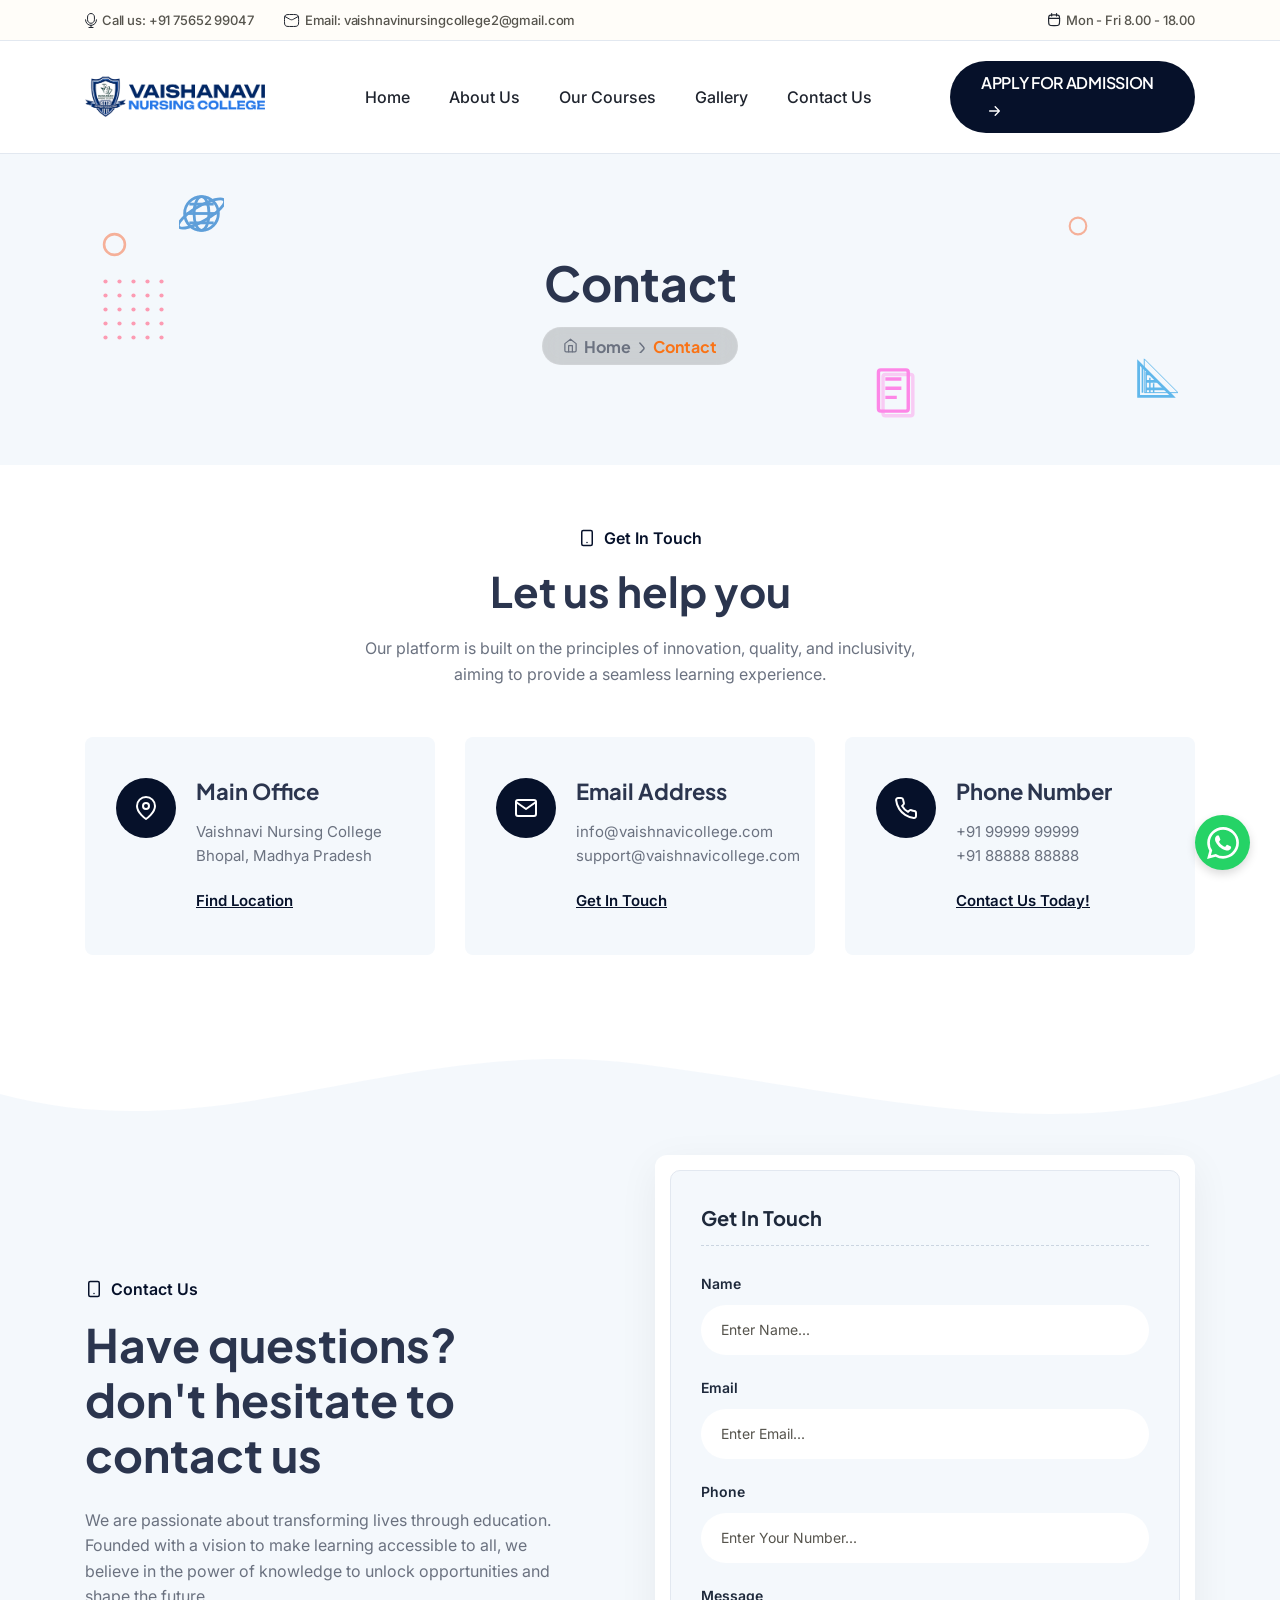
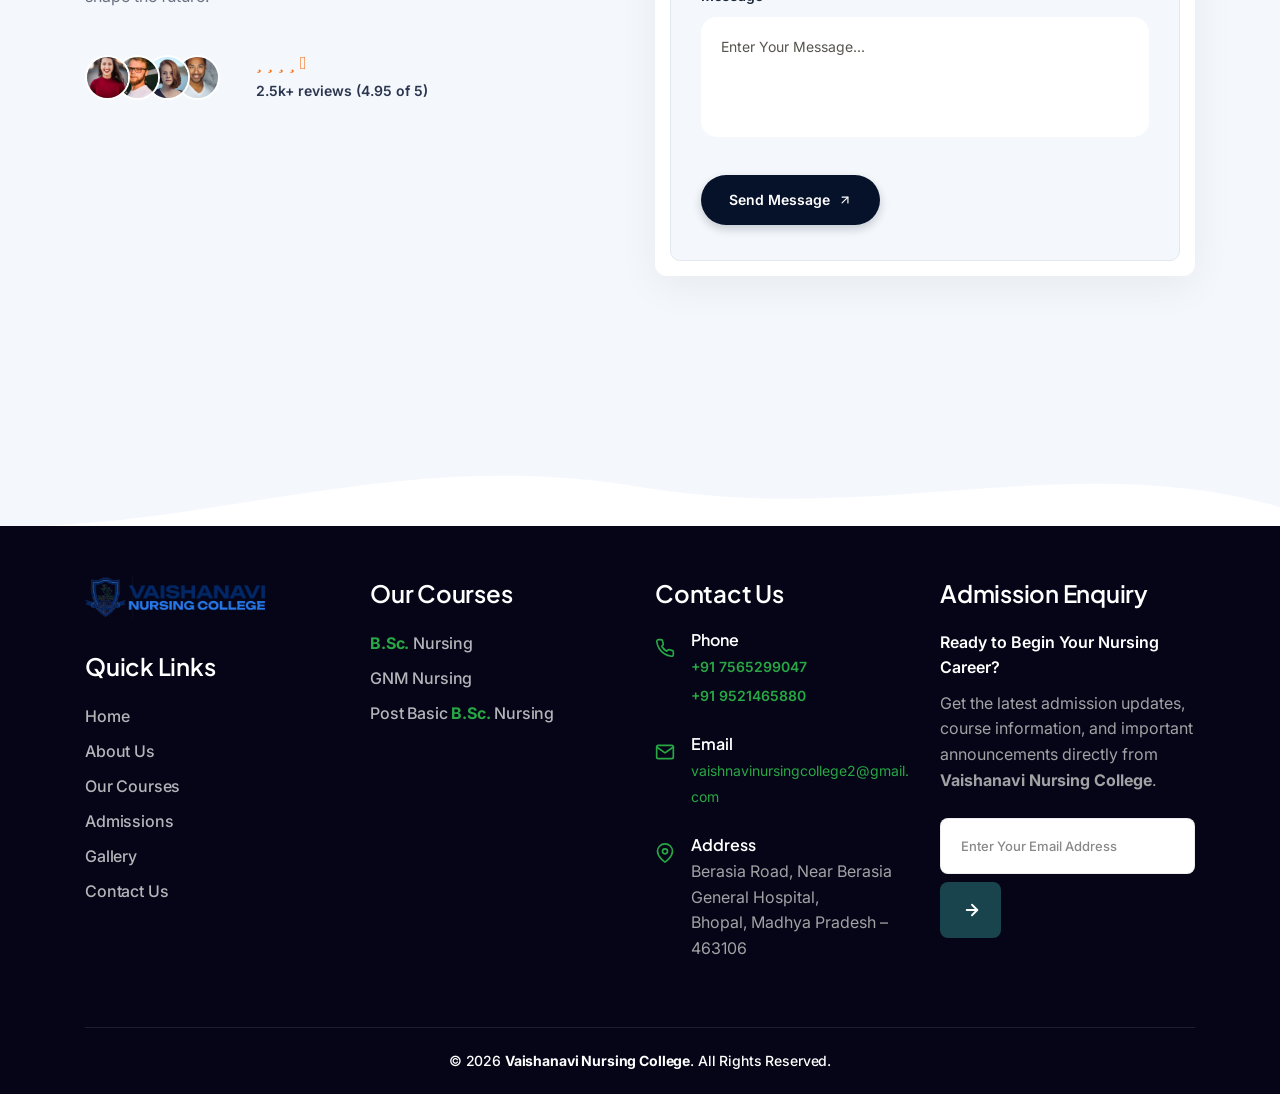
==== contact.html @ 695f4586 "Initial commit with website files" ====
<!doctype html>
<html class="no-js" lang="zxx">


<!-- Mirrored from html.aqlova.com/mindu-demo/mindu/contact.html by HTTrack Website Copier/3.x [XR&CO'2014], Mon, 18 May 2026 23:24:53 GMT -->
<head>
   <meta charset="utf-8">
   <meta http-equiv="x-ua-compatible" content="ie=edge">
   <title>Vaishanavi Nursing College | Best Nursing College in Bhopal | GNM & B.Sc. Nursing</title>
   <meta name="description" content="Vaishanavi Nursing College offers quality nursing education with experienced faculty, modern laboratories, clinical training, and career-focused programs including GNM and B.Sc. Nursing. Build a successful healthcare career with us in Bhopal.">
   <meta name="viewport" content="width=device-width, initial-scale=1">

   <!-- Place favicon.ico in the root directory -->
   <link rel="shortcut icon" type="image/x-icon" href="assets/img/logo/favicon.png">

   <!-- CSS here -->
   <link rel="stylesheet" href="assets/css/bootstrap.css">
   <link rel="stylesheet" href="assets/css/swiper-bundle.css">
   <link rel="stylesheet" href="assets/css/magnific-popup.css">
   <link rel="stylesheet" href="assets/css/font-awesome-pro.css">
   <link rel="stylesheet" href="assets/css/animate.css">
   <link rel="stylesheet" href="assets/css/spacing.css">
   <link rel="stylesheet" href="assets/css/main.css">
</head>

<body class="body-bg-3">
   <!--[if lte IE 9]>
      <p class="browserupgrade">You are using an <strong>outdated</strong> browser. Please <a href="https://browsehappy.com/">upgrade your browser</a> to improve your experience and security.</p>
   <![endif]-->
   <!-- Preloader Start 
   <div class="preloader">
      <div class="book">
         <div class="inner">
            <div class="left"></div>
            <div class="middle"></div>
            <div class="right"></div>
         </div>
         <ul>
            <li></li>
            <li></li>
            <li></li>
            <li></li>
            <li></li>
            <li></li>
            <li></li>
            <li></li>
            <li></li>
            <li></li>
            <li></li>
            <li></li>
            <li></li>
            <li></li>
            <li></li>
            <li></li>
            <li></li>
            <li></li>
         </ul>
      </div>
   </div>
   Preloader End -->

   <!-- back to top start 
   <div class="back-to-top-wrapper">
      <button id="back_to_top" type="button" class="back-to-top-btn">
         <svg width="12" height="7" viewBox="0 0 12 7" fill="none" xmlns="http://www.w3.org/2000/svg">
            <path d="M11 6L6 1L1 6" stroke="currentColor" stroke-width="1.5" stroke-linecap="round" stroke-linejoin="round" />
         </svg>
      </button>
   </div>
   back to top end -->

   <!-- WhatsApp button start -->
   <div class="whatsapp-btn-wrapper" style="position: fixed; bottom: 30px; right: 30px; z-index: 999;">
      <a href="https://wa.me/919999999999" target="_blank" style="display: flex; align-items: center; justify-content: center; width: 55px; height: 55px; background-color: #25D366; border-radius: 50%; color: white; box-shadow: 0 4px 10px rgba(0,0,0,0.15); text-decoration: none;">
         <svg width="32" height="32" viewBox="0 0 24 24" fill="white" xmlns="http://www.w3.org/2000/svg">
            <path d="M17.472 14.382c-.297-.149-1.758-.867-2.03-.967-.273-.099-.471-.148-.67.15-.197.297-.767.966-.94 1.164-.173.199-.347.223-.644.075-.297-.15-1.255-.463-2.39-1.475-.883-.788-1.48-1.761-1.653-2.059-.173-.297-.018-.458.13-.606.134-.133.298-.347.446-.52.149-.174.198-.298.298-.497.099-.198.05-.371-.025-.52-.075-.149-.669-1.612-.916-2.207-.242-.579-.487-.5-.669-.51-.173-.008-.371-.01-.57-.01-.198 0-.52.074-.792.372-.272.297-1.04 1.016-1.04 2.479 0 1.462 1.065 2.875 1.213 3.074.149.198 2.096 3.2 5.077 4.487.709.306 1.262.489 1.694.625.712.227 1.36.195 1.871.118.571-.085 1.758-.719 2.006-1.413.248-.694.248-1.289.173-1.413-.074-.124-.272-.198-.57-.347m-5.421 7.403h-.004a9.87 9.87 0 01-5.031-1.378l-.361-.214-3.741.982.998-3.648-.235-.374a9.86 9.86 0 01-1.51-5.26c.001-5.45 4.436-9.884 9.888-9.884 2.64 0 5.122 1.03 6.988 2.898a9.825 9.825 0 012.893 6.994c-.003 5.45-4.437 9.884-9.885 9.884m8.413-18.297A11.815 11.815 0 0012.05 0C5.495 0 .16 5.335.157 11.892c0 2.096.547 4.142 1.588 5.945L.057 24l6.305-1.654a11.882 11.882 0 005.683 1.448h.005c6.554 0 11.89-5.335 11.893-11.893a11.821 11.821 0 00-3.48-8.413z"/>
         </svg>
      </a>
   </div>
   <!-- WhatsApp button end -->

   <!--search-form-start -->
   <div class="tp-search-body-overlay"></div>
   <div class="tp-search-form-toggle">
      <div class="container">
         <div class="row mb-70">
            <div class="col-lg-12">
               <div class="tp-search-top d-flex justify-content-between align-items-center">
                  <div class="cm-search-logo">
                     <a href="index.html"><img style="width: 180px; height: auto;" src="assets/img/Vaishanavi_Logo.png" alt="Logo"></a>
                  </div>
                  <button class="tp-search-close">
                     <i class="fa-light fa-xmark"></i>
                  </button>
               </div>
            </div>
         </div>
         <div class="row justify-content-center">
            <div class="col-lg-12">
               <div class="tp-search-form">
                  <form action="#">
                     <div class="tp-search-form-input">
                        <input type="text" placeholder="What are you looking foor?" required>
                        <span class="tp-search-focus-border"></span>
                        <button class="tp-search-form-icon" type="submit">
                           <i class="fa-sharp fa-regular fa-magnifying-glass"></i>
                        </button>
                     </div>
                  </form>
               </div>
            </div>
         </div>
      </div>
   </div>
   <!-- search-form-end -->

   <!-- tp-offcanvas start -->
   <div class="tp-offcanvas">
      <div class="tp-offcanvas-header mb-30">
         <div class="tp-offcanvas-logo">
            <a href="index.html"><img style="width: 180px; height: auto;" src="assets/img/Vaishanavi_Logo.png" alt="Logo"></a>
         </div>
         <div class="tp-offcanvas-close">
            <button class="tp-offcanvas-close-button"><i class="fal fa-times"></i></button>
         </div>
      </div>
      <div class="tp-offcanvas-menu mb-50">
         <nav> 
         </nav>
      </div>
      <div class="tp-offcanvas-content mb-40">
         <h3 class="tp-offcanvas-title"> Hello There!</h3>
         <p>Lorem ipsum dolor sit amet, consect etur adipiscing elit. </p>
      </div>
      <div class="tp-offcanvas-gallery mb-50">
         <a class="popup-image" href="assets/img/gallery/gallery.jpg"><img src="assets/img/gallery/gallery.jpg" alt="Mindu Online Learning Platform - Digital Classroom Environment with Modern Technology"></a>
         <a class="popup-image" href="assets/img/gallery/gallery-2.jpg"><img src="assets/img/gallery/gallery-2.jpg" alt="Mindu Educational Learning Community - Student Collaboration and Course Materials"></a>
         <a class="popup-image" href="assets/img/gallery/gallery-3.jpg"><img src="assets/img/gallery/gallery-3.jpg" alt="Mindu Virtual Classroom - Online Teaching and Learning Experience"></a>
         <a class="popup-image" href="assets/img/gallery/gallery-4.jpg"><img src="assets/img/gallery/gallery-4.jpg" alt="Mindu Education Platform - Interactive Learning Resources and Course Library"></a>
      </div>
      <div class="tp-offcanvas-info mb-50">
         <h3 class="tp-offcanvas-title">Information</h3>
         <span><a href="tel:+42077001007">+ 4 20 7700 1007</a></span>
         <span><a href="mailto:hello@mindu.com">hello@mindu.com</a></span>
         <span><a href="https://maps.google.com/?q=Avenue+de+Roma+158b,+Lisboa" target="_blank">Avenue de Roma 158b, Lisboa</a></span>
      </div>
      <div class="tp-offcanvas-social">
         <h3 class="tp-offcanvas-title"> Follow Us</h3>
         <div class="tp-offcanvas-social-inner">
            <a href="#">
               <svg xmlns="http://www.w3.org/2000/svg" width="12" height="18" viewBox="0 0 12 18" fill="none">
                  <path fill-rule="evenodd" clip-rule="evenodd" d="M1.62839 7.77713C0.911363 7.77713 0.761719 7.91782 0.761719 8.59194V9.81416C0.761719 10.4883 0.911363 10.629 1.62839 10.629H3.36172V15.5179C3.36172 16.192 3.51136 16.3327 4.22839 16.3327H5.96172C6.67874 16.3327 6.82839 16.192 6.82839 15.5179V10.629H8.77466C9.31846 10.629 9.45859 10.5296 9.60798 10.038L9.97941 8.81579C10.2353 7.97368 10.0776 7.77713 9.14609 7.77713H6.82839V5.74009C6.82839 5.29008 7.21641 4.92527 7.69505 4.92527H10.1617C10.8787 4.92527 11.0284 4.78458 11.0284 4.11046V2.48083C11.0284 1.80671 10.8787 1.66602 10.1617 1.66602H7.69505C5.30182 1.66602 3.36172 3.49004 3.36172 5.74009V7.77713H1.62839Z" stroke="currentColor" stroke-width="1.5" stroke-linejoin="round"></path>
               </svg>
            </a>
            <a href="#">
               <svg xmlns="http://www.w3.org/2000/svg" width="16" height="14" viewBox="0 0 16 14" fill="none">
                  <path fill-rule="evenodd" clip-rule="evenodd" d="M5.28884 0.714844H0.666992L6.14691 7.9153L1.01754 13.9556H3.38746L7.26697 9.38713L10.7118 13.9136H15.3337L9.69453 6.50391L9.70451 6.51669L14.5599 0.798959H12.19L8.58427 5.04503L5.28884 0.714844ZM3.21817 1.97588H4.65702L12.7825 12.6525H11.3436L3.21817 1.97588Z" fill="currentColor"></path>
               </svg>
            </a>
            <a href="#">
               <svg width="20" height="20" viewBox="0 0 20 20" fill="none" xmlns="http://www.w3.org/2000/svg">
                  <circle cx="9.99991" cy="9.99991" r="8.38077" stroke="currentColor" stroke-width="1.5"></circle>
                  <path d="M18.3799 11.0604C17.6032 10.9148 16.8043 10.8389 15.9891 10.8389C11.5034 10.8389 7.51372 13.1373 4.9707 16.7054" stroke="currentColor" stroke-width="1.5" stroke-linejoin="round"></path>
                  <path d="M15.8665 4.13281C13.2437 7.2064 9.30255 9.16128 4.8957 9.16128C3.76828 9.16128 2.67133 9.03332 1.61914 8.79143" stroke="currentColor" stroke-width="1.5" stroke-linejoin="round"></path>
                  <path d="M12.1938 18.3815C12.4039 17.3641 12.5142 16.3104 12.5142 15.2309C12.5142 9.93756 9.86111 5.26259 5.80957 2.45801" stroke="currentColor" stroke-width="1.5" stroke-linejoin="round"></path>
               </svg>
            </a>
            <a href="#">
               <svg width="18" height="18" viewBox="0 0 18 18" fill="none" xmlns="http://www.w3.org/2000/svg">
                  <path d="M1.66602 8.99935C1.66602 5.54238 1.66602 3.8139 2.73996 2.73996C3.8139 1.66602 5.54238 1.66602 8.99935 1.66602C12.4563 1.66602 14.1848 1.66602 15.2587 2.73996C16.3327 3.8139 16.3327 5.54238 16.3327 8.99935C16.3327 12.4563 16.3327 14.1848 15.2587 15.2587C14.1848 16.3327 12.4563 16.3327 8.99935 16.3327C5.54238 16.3327 3.8139 16.3327 2.73996 15.2587C1.66602 14.1848 1.66602 12.4563 1.66602 8.99935Z" stroke="currentColor" stroke-width="1.5" stroke-linejoin="round"></path>
                  <path d="M12.4747 9.00103C12.4747 10.9195 10.9195 12.4747 9.00103 12.4747C7.08256 12.4747 5.52734 10.9195 5.52734 9.00103C5.52734 7.08256 7.08256 5.52734 9.00103 5.52734C10.9195 5.52734 12.4747 7.08256 12.4747 9.00103Z" stroke="currentColor" stroke-width="1.5"></path>
                  <path d="M13.251 4.75391L13.242 4.75391" stroke="currentColor" stroke-width="2" stroke-linecap="round" stroke-linejoin="round"></path>
               </svg>
            </a>
         </div>
      </div>
   </div>
   <div class="tp-offcanvas-overlay"></div>
   <!-- tp-offcanvas end -->


   <header>

       <!-- header-area-start -->
      <div class="tp-header-top-spacing d-none d-lg-block">
         <div class="container">
            <div class="row">
               <div class="col-lg-6">
                  <div class="tp-header-top-info d-flex align-items-center">
                     <span class="mr-30 d-inline-block">
                        <svg width="12" height="15" viewBox="0 0 12 15" fill="none" xmlns="http://www.w3.org/2000/svg">
                           <path d="M9.43652 4V6.8C9.43652 8.73298 7.89749 10.3 5.99902 10.3C4.10055 10.3 2.56152 8.73298 2.56152 6.8V4C2.56152 2.06701 4.10055 0.5 5.99902 0.5C7.89749 0.5 9.43652 2.06701 9.43652 4Z" stroke="currentColor" />
                           <path d="M11.5 6.8C11.5 9.89281 9.03758 12.4 6 12.4M6 12.4C2.96243 12.4 0.5 9.89281 0.5 6.8M6 12.4V14.5M6 14.5H8.0625M6 14.5H3.9375" stroke="currentColor" stroke-linecap="round" />
                        </svg>
                        Call us:
                        <a href="tel:7565299047">+91 75652 99047</a>
                     </span>
                     <span>
                        <svg width="16" height="13" viewBox="0 0 16 13" fill="none" xmlns="http://www.w3.org/2000/svg">
                           <path d="M0.5 2.26472L5.37978 5.02964C7.17877 6.04896 7.93887 6.04896 9.73788 5.02964L14.6176 2.26472" stroke="currentColor" stroke-linejoin="round" />
                           <path d="M0.511132 7.5416C0.557275 9.70555 0.580351 10.7875 1.3788 11.589C2.17723 12.3904 3.28847 12.4183 5.51094 12.4742C6.88068 12.5086 8.23696 12.5086 9.60673 12.4742C11.8292 12.4183 12.9404 12.3904 13.7389 11.589C14.5373 10.7875 14.5604 9.70555 14.6065 7.5416C14.6214 6.84581 14.6214 6.15419 14.6065 5.4584C14.5604 3.29449 14.5373 2.21253 13.7389 1.41105C12.9404 0.609575 11.8292 0.581657 9.60673 0.525815C8.23696 0.491396 6.88068 0.491396 5.51093 0.525808C3.28847 0.581643 2.17723 0.609561 1.37879 1.41105C0.580344 2.21253 0.557275 3.29448 0.511125 5.4584C0.496287 6.15419 0.496294 6.84581 0.511132 7.5416Z" stroke="currentColor" stroke-linejoin="round" />
                        </svg>
                        Email: 
                        <a href="mailto:vaishnavinursingcollege2@gmail.com">vaishnavinursingcollege2@gmail.com</a>
                     </span>
                  </div>
               </div>
               <div class="col-lg-6">
                  <div class="tp-header-top-info d-flex align-items-center justify-content-end">
                     <span>
                        <svg width="13" height="14" viewBox="0 0 13 14" fill="none" xmlns="http://www.w3.org/2000/svg">
                           <path d="M8.54465 0.6V3M3.65576 0.6V3" stroke="currentColor" stroke-width="1.2" stroke-linecap="round" stroke-linejoin="round" />
                           <path d="M6.71121 1.8H5.48899C3.18434 1.8 2.03202 1.8 1.31606 2.50294C0.600098 3.20589 0.600098 4.33726 0.600098 6.6V7.8C0.600098 10.0627 0.600098 11.1941 1.31606 11.897C2.03202 12.6 3.18434 12.6 5.48899 12.6H6.71121C9.01583 12.6 10.1682 12.6 10.8841 11.897C11.6001 11.1941 11.6001 10.0627 11.6001 7.8V6.6C11.6001 4.33726 11.6001 3.20589 10.8841 2.50294C10.1682 1.8 9.01583 1.8 6.71121 1.8Z" stroke="currentColor" stroke-width="1.2" stroke-linecap="round" stroke-linejoin="round" />
                           <path d="M0.600098 5.4H11.6001" stroke="currentColor" stroke-width="1.2" stroke-linecap="round" stroke-linejoin="round" />
                        </svg>
                        Mon - Fri 8.00 - 18.00
                     </span>
                  </div>
               </div>
            </div>
         </div>
      </div>
      <div id="header-sticky" class="tp-header-area tp-header-2-spacing" data-bg-color="#fff" style="background-color: #fff; position: sticky; top: 0; z-index: 999; border-top: 1px solid #e2e8f0; border-bottom: 1px solid #e2e8f0;">
         <div class="container">
            <div class="row align-items-center">
               <div class="col-xl-9 col-5">
                  <div class="tp-header-2-left d-flex align-items-center">
                     <div class="tp-header-logo mr-100">
                        <a href="index.html">
                           <img style="width: 180px; height: auto;" src="assets/img/Vaishanavi_Logo.png" alt="Logo">
                        </a>
                     </div>
                     <div class="tp-main-menu tp-main-menu-2 tp-menu-dropdown d-none d-xl-block">
                        <nav class="tp-mobile-menu-active">
                           <ul>
                              <li><a href="index.html">Home</a></li>
                              <li><a href="about.html">About us</a></li>
                              <li><a href="course.html">Our Courses</a></li>
                              <li><a href="gallery.html">Gallery</a></li>
                              <li><a href="contact.html">Contact Us</a></li>
                           </ul>
                        </nav>
                     </div>
                  </div>
               </div>
               <div class="col-xl-3 col-7">
                  <div class="tp-header-option tp-header-2-option d-flex align-items-center justify-content-end">
                     <!-- <button class="tp-header-search tp-search-click d-none d-sm-block">
                        <svg width="16" height="16" viewBox="0 0 16 16" fill="none" xmlns="http://www.w3.org/2000/svg">
                           <path d="M11.6389 11.6389L14.7499 14.75" stroke="currentColor" stroke-width="1.5" stroke-linecap="round" stroke-linejoin="round" />
                           <path d="M13.1941 6.97222C13.1941 3.53578 10.4084 0.75 6.97206 0.75C3.53571 0.75 0.75 3.53578 0.75 6.97222C0.75 10.4087 3.53571 13.1944 6.97206 13.1944C10.4084 13.1944 13.1941 10.4087 13.1941 6.97222Z" stroke="currentColor" stroke-width="1.5" stroke-linecap="round" stroke-linejoin="round" />
                        </svg>
                     </button> -->
                     <a href="login.html" class="tp-btn ml-10 d-none d-sm-block header-custom-btn" style="background-color: #06112a; border-color: #06112a;">APPLY FOR ADMISSION

                        <span class="ml-8">
                           <svg width="11" height="10" viewBox="0 0 11 10" fill="none" xmlns="http://www.w3.org/2000/svg">
                              <path fill-rule="evenodd" clip-rule="evenodd" d="M5.70151 0.20932C5.83044 0.0752924 6.00528 0 6.18758 0C6.36989 0 6.54472 0.0752924 6.67365 0.20932L10.7987 4.49886C10.9276 4.63293 11 4.81474 11 5.00432C11 5.19389 10.9276 5.3757 10.7987 5.50977L6.67365 9.79931C6.54399 9.92954 6.37032 10.0016 6.19006 9.99997C6.00979 9.99834 5.83736 9.92316 5.70989 9.7906C5.58242 9.65805 5.51011 9.47874 5.50855 9.29129C5.50698 9.10384 5.57628 8.92325 5.70151 8.78841L8.65299 5.71924H0.687509C0.50517 5.71924 0.3303 5.64392 0.201367 5.50984C0.0724338 5.37577 0 5.19393 0 5.00432C0 4.81471 0.0724338 4.63286 0.201367 4.49879C0.3303 4.36471 0.50517 4.28939 0.687509 4.28939H8.65299L5.70151 1.22022C5.57263 1.08615 5.50022 0.904344 5.50022 0.714771C5.50022 0.525199 5.57263 0.343388 5.70151 0.20932Z" fill="white" />
                           </svg>
                        </span>
                     </a>
                     <div class="tp-header-toogle-wrapper d-xl-none ml-10">
                        <button class="tp-header-toogle"><i class="far fa-bars"></i></button>
                     </div>
                  </div>
               </div>
            </div>
         </div>
      </div>
      <!-- header-area-end -->

   </header>

   <main>

            <!-- tp-breadcrumb-area-start -->
      <div class="tp-breadcrumb-area z-1 p-relative" style="background-color: #f4f8fc; padding: 100px 0; overflow: hidden;">
         
         <!-- Background Doodles (SVG) -->
         <style>
            @keyframes spinGlobe {
               100% { transform: rotate(360deg); }
            }
            .animate-globe {
               animation: spinGlobe 20s linear infinite;
               transform-origin: center;
            }
            @keyframes pulseCircle {
               0% { transform: scale(1); }
               50% { transform: scale(1.3); }
               100% { transform: scale(1); }
            }
            .animate-pulse {
               animation: pulseCircle 3s ease-in-out infinite;
               transform-origin: center;
            }
            @keyframes floatNotebook {
                0% { transform: translateX(0) rotate(-20deg); }
                50% { transform: translateX(15px) rotate(-10deg); }
                100% { transform: translateX(0) rotate(-20deg); }
             }
             .animate-notebook {
                animation: floatNotebook 4s ease-in-out infinite;
                transform-origin: center;
             }
             @keyframes floatRuler {
                0% { transform: translateX(0) rotate(15deg); }
                50% { transform: translateX(-15px) rotate(25deg); }
                100% { transform: translateX(0) rotate(15deg); }
             }
             .animate-ruler {
                animation: floatRuler 4.5s ease-in-out infinite;
                transform-origin: center;
             }
         </style>
         <svg class="animate-pulse" style="position: absolute; top: 25%; left: 8%; width: 25px; height: 25px; stroke: #f6a98f; stroke-width: 2.5; fill: none; opacity: 0.9;" viewBox="0 0 24 24"><circle cx="12" cy="12" r="10"></circle></svg>
         
         <svg class="animate-globe" style="position: absolute; top: 12%; left: 14%; width: 45px; height: 45px; stroke: #4f96d6; stroke-width: 1.5; fill: none; opacity: 0.9;" viewBox="0 0 24 24">
            <circle cx="12" cy="12" r="9"></circle>
            <ellipse cx="12" cy="12" rx="4" ry="9"></ellipse>
            <path d="M4 12h16"></path>
            <path d="M5.5 7h13"></path>
            <path d="M5.5 17h13"></path>
            <!-- Diagonal Ring -->
            <ellipse cx="12" cy="12" rx="14" ry="4" transform="rotate(-30 12 12)" stroke-width="1.5"></ellipse>
         </svg>
         
         <!-- Pink Dot Grid -->
         <svg class="animate-pulse" style="position: absolute; top: 40%; left: 8%; width: 70px; height: 70px; fill: #ff85a1; opacity: 0.8;" viewBox="0 0 40 40">
            <pattern id="dots" x="0" y="0" width="8" height="8" patternUnits="userSpaceOnUse">
               <circle cx="2" cy="2" r="1.2"></circle>
            </pattern>
            <rect x="0" y="0" width="40" height="40" fill="url(#dots)"></rect>
         </svg>

         <svg class="animate-pulse" style="position: absolute; top: 20%; right: 15%; width: 20px; height: 20px; stroke: #f6a98f; stroke-width: 2.5; fill: none; opacity: 0.9;" viewBox="0 0 24 24"><circle cx="12" cy="12" r="10"></circle></svg>

         <svg class="animate-notebook" style="position: absolute; bottom: 15%; right: 28%; width: 55px; height: 55px; stroke: #ff7be5; stroke-width: 1.5; fill: none; opacity: 0.9;" viewBox="0 0 24 24">
            <rect x="5" y="3" width="13" height="18" rx="1"></rect>
            <path d="M8 7h7 M8 11h7 M8 15h5"></path>
            <rect x="7" y="5" width="13" height="18" rx="1" stroke-opacity="0.4"></rect>
         </svg>

         <svg class="animate-ruler" style="position: absolute; bottom: 20%; right: 8%; width: 45px; height: 45px; stroke: #50b0ea; stroke-width: 1.5; fill: none; opacity: 0.9;" viewBox="0 0 24 24">
            <path d="M3 21L21 21L3 3Z"></path>
            <path d="M7 17L17 17 M7 13L13 13 M7 9L9 9"></path>
            <path d="M3 21L21 21L3 3Z" stroke-width="0.5" transform="translate(3, -2)"></path>
            <path d="M5 19L5 5 M7 19L7 8 M9 19L9 11 M11 19L11 14" stroke-width="0.8"></path>
         </svg>

         <div class="container container-1324">
            <div class="tp-breadcrumb text-center p-relative z-index-2">
               <h3 class="mb-15 wow fadeInUp" data-wow-duration=".9s" data-wow-delay=".3s" style="color: #2b354e; font-size: 48px; font-weight: 700; margin-bottom: 15px;">Contact</h3>
               <div class="tp-breadcrumb-list wow fadeInUp" data-wow-duration=".9s" data-wow-delay=".5s" style="display: inline-flex; align-items: center; justify-content: center; gap: 8px; font-size: 15px; font-weight: 500;">
                  <span>
                     <a href="index.html" style="color: #6b7280; display: flex; align-items: center; gap: 6px;">
                        <svg width="15" height="15" viewBox="0 0 24 24" fill="none" stroke="currentColor" stroke-width="2" stroke-linecap="round" stroke-linejoin="round">
                           <path d="M3 9l9-7 9 7v11a2 2 0 0 1-2 2H5a2 2 0 0 1-2-2z"></path>
                           <polyline points="9 22 9 12 15 12 15 22"></polyline>
                        </svg>
                        Home
                     </a>
                  </span>
                  <span class="color-1" style="color: #6b7280;">
                     <svg width="6" height="11" viewBox="0 0 6 11" fill="none" xmlns="http://www.w3.org/2000/svg">
                        <path d="M0.852417 0.963379L4.42171 4.88876C5.0768 5.60946 5.0768 6.71007 4.42171 7.43077L0.852417 11.3561" stroke="currentColor" stroke-width="1.5" stroke-linecap="round" />
                     </svg>
                  </span>
                  <span class="active" style="color: #f97316;">Contact</span>
               </div>
            </div>
         </div>
      </div>   
      <!-- tp-breadcrumb-area-end -->

      <!-- Let us help you area start -->
      <section class="help-area pt-100 pb-50" style="background-color: #ffffff;">
         <style>
            .contact-info-card {
               transition: all 0.3s ease;
               background-color: #f4f8fc;
               border-radius: 8px;
               padding: 40px 30px;
               height: 100%;
               display: flex;
               align-items: flex-start;
               gap: 20px;
               border: 1px solid transparent;
            }
            .contact-info-card:hover {
               background-color: #06112a;
               box-shadow: 0 20px 40px rgba(6, 17, 42, 0.2);
               transform: translateY(-8px);
               border-color: #06112a;
            }
            .contact-info-card .icon-wrapper {
               background-color: #06112a;
               color: white;
               width: 60px;
               height: 60px;
               border-radius: 50%;
               display: flex;
               align-items: center;
               justify-content: center;
               flex-shrink: 0;
               transition: all 0.3s ease;
            }
            .contact-info-card:hover .icon-wrapper {
               background-color: #ffffff;
               color: #06112a;
               transform: scale(1.05);
            }
            .contact-info-card h4 {
               font-size: 22px;
               font-weight: 700;
               color: #2b354e;
               margin-bottom: 15px;
               transition: color 0.3s ease;
            }
            .contact-info-card p {
               color: #6b7280;
               font-size: 15px;
               margin-bottom: 20px;
               line-height: 1.6;
               transition: color 0.3s ease;
            }
            .contact-info-card a {
               color: #06112a;
               font-weight: 600;
               font-size: 15px;
               text-decoration: underline;
               transition: color 0.3s ease;
            }
            .contact-info-card:hover h4,
            .contact-info-card:hover p,
            .contact-info-card:hover a {
               color: #ffffff;
            }
         </style>
         <div class="container container-1324">
            <div class="row justify-content-center">
               <div class="col-lg-8 text-center mb-50 wow fadeInUp" data-wow-duration=".9s" data-wow-delay=".3s">
                  <span style="color: #06112a; font-weight: 600; font-size: 16px; display: inline-flex; align-items: center; gap: 8px; margin-bottom: 15px;">
                     <svg width="18" height="18" viewBox="0 0 24 24" fill="none" stroke="currentColor" stroke-width="2" stroke-linecap="round" stroke-linejoin="round"><rect x="5" y="2" width="14" height="20" rx="2" ry="2"></rect><line x1="12" y1="18" x2="12.01" y2="18"></line></svg>
                     Get In Touch
                  </span>
                  <h2 style="font-size: 42px; font-weight: 700; color: #2b354e; margin-bottom: 20px;">Let us help you</h2>
                  <p style="color: #6b7280; font-size: 16px; max-width: 600px; margin: 0 auto; line-height: 1.6;">Our platform is built on the principles of innovation, quality, and inclusivity, aiming to provide a seamless learning experience.</p>
               </div>
            </div>
            <div class="row">
               <div class="col-lg-4 col-md-6 mb-30 wow fadeInUp" data-wow-duration=".9s" data-wow-delay=".4s">
                  <div class="contact-info-card">
                     <div class="icon-wrapper">
                        <svg width="24" height="24" viewBox="0 0 24 24" fill="none" stroke="currentColor" stroke-width="2" stroke-linecap="round" stroke-linejoin="round"><path d="M21 10c0 7-9 13-9 13s-9-6-9-13a9 9 0 0 1 18 0z"></path><circle cx="12" cy="10" r="3"></circle></svg>
                     </div>
                     <div>
                        <h4>Main Office</h4>
                        <p>Vaishnavi Nursing College<br>Bhopal, Madhya Pradesh</p>
                        <a href="#">Find Location</a>
                     </div>
                  </div>
               </div>
               <div class="col-lg-4 col-md-6 mb-30 wow fadeInUp" data-wow-duration=".9s" data-wow-delay=".5s">
                  <div class="contact-info-card">
                     <div class="icon-wrapper">
                        <svg width="24" height="24" viewBox="0 0 24 24" fill="none" stroke="currentColor" stroke-width="2" stroke-linecap="round" stroke-linejoin="round"><path d="M4 4h16c1.1 0 2 .9 2 2v12c0 1.1-.9 2-2 2H4c-1.1 0-2-.9-2-2V6c0-1.1.9-2 2-2z"></path><polyline points="22,6 12,13 2,6"></polyline></svg>
                     </div>
                     <div>
                        <h4>Email Address</h4>
                        <p>info@vaishnavicollege.com<br>support@vaishnavicollege.com</p>
                        <a href="mailto:info@vaishnavicollege.com">Get In Touch</a>
                     </div>
                  </div>
               </div>
               <div class="col-lg-4 col-md-6 mb-30 wow fadeInUp" data-wow-duration=".9s" data-wow-delay=".6s">
                  <div class="contact-info-card">
                     <div class="icon-wrapper">
                        <svg width="24" height="24" viewBox="0 0 24 24" fill="none" stroke="currentColor" stroke-width="2" stroke-linecap="round" stroke-linejoin="round"><path d="M22 16.92v3a2 2 0 0 1-2.18 2 19.79 19.79 0 0 1-8.63-3.07 19.5 19.5 0 0 1-6-6 19.79 19.79 0 0 1-3.07-8.67A2 2 0 0 1 4.11 2h3a2 2 0 0 1 2 1.72 12.84 12.84 0 0 0 .7 2.81 2 2 0 0 1-.45 2.11L8.09 9.91a16 16 0 0 0 6 6l1.27-1.27a2 2 0 0 1 2.11-.45 12.84 12.84 0 0 0 2.81.7A2 2 0 0 1 22 16.92z"></path></svg>
                     </div>
                     <div>
                        <h4>Phone Number</h4>
                        <p>+91 99999 99999<br>+91 88888 88888</p>
                        <a href="tel:+919999999999">Contact Us Today!</a>
                     </div>
                  </div>
               </div>
            </div>
         </div>
      </section>
      <!-- Let us help you area end -->

      <!-- tp-contact-area-start -->
      <div class="tp-contact-area p-relative z-index-1" style="background-color: #f4f8fc; padding: 120px 0 250px 0; overflow: hidden;">
         <!-- Top Wave -->
         <svg style="position: absolute; top: -1px; left: 0; width: 100%; height: 120px;" viewBox="0 0 1440 120" fill="none" preserveAspectRatio="none" xmlns="http://www.w3.org/2000/svg">
            <path d="M0,0 L0,60 C250,120 450,0 720,30 C990,60 1200,120 1440,40 L1440,0 Z" fill="white"/>
         </svg>
         
         <!-- Bottom Wave -->
         <svg style="position: absolute; bottom: -1px; left: 0; width: 100%; height: 120px;" viewBox="0 0 1440 120" fill="none" preserveAspectRatio="none" xmlns="http://www.w3.org/2000/svg">
            <path d="M0,120 L0,120 C250,120 450,40 720,80 C990,120 1200,40 1440,100 L1440,120 Z" fill="white"/>
         </svg>

         <div class="container container-1324">
            <div class="row align-items-center">
               <div class="col-lg-6 mb-50">
                  <div class="tp-contact-left pr-50 wow fadeInLeft" data-wow-duration=".9s" data-wow-delay=".3s">
                     <span style="color: #06112a; font-weight: 600; font-size: 16px; display: inline-flex; align-items: center; gap: 8px; margin-bottom: 15px;">
                        <svg width="18" height="18" viewBox="0 0 24 24" fill="none" stroke="currentColor" stroke-width="2" stroke-linecap="round" stroke-linejoin="round"><rect x="5" y="2" width="14" height="20" rx="2" ry="2"></rect><line x1="12" y1="18" x2="12.01" y2="18"></line></svg>
                        Contact Us
                     </span>
                     <h2 style="font-size: 46px; font-weight: 700; color: #2b354e; margin-bottom: 25px; line-height: 1.2;">Have questions? don't hesitate to contact us</h2>
                     <p style="color: #6b7280; font-size: 16px; margin-bottom: 40px; line-height: 1.6;">We are passionate about transforming lives through education. Founded with a vision to make learning accessible to all, we believe in the power of knowledge to unlock opportunities and shape the future.</p>
                     
                     <div class="d-flex align-items-center gap-3">
                        <div class="avatars-group" style="display: flex;">
                           <img src="assets/img/testimonial/user-1.jpg" alt="User" style="width: 45px; height: 45px; border-radius: 50%; border: 2px solid white; object-fit: cover; margin-right: -15px; position: relative; z-index: 4;">
                           <img src="assets/img/testimonial/user-2.jpg" alt="User" style="width: 45px; height: 45px; border-radius: 50%; border: 2px solid white; object-fit: cover; margin-right: -15px; position: relative; z-index: 3;">
                           <img src="assets/img/testimonial/user-3.jpg" alt="User" style="width: 45px; height: 45px; border-radius: 50%; border: 2px solid white; object-fit: cover; margin-right: -15px; position: relative; z-index: 2;">
                           <img src="assets/img/testimonial/user-4.jpg" alt="User" style="width: 45px; height: 45px; border-radius: 50%; border: 2px solid white; object-fit: cover; position: relative; z-index: 1;">
                        </div>
                        <div class="rating-info" style="margin-left: 20px;">
                           <div class="stars" style="color: #f97316; font-size: 18px; margin-bottom: 2px;">
                              <i class="fas fa-star"></i>
                              <i class="fas fa-star"></i>
                              <i class="fas fa-star"></i>
                              <i class="fas fa-star"></i>
                              <i class="fas fa-star-half-alt"></i>
                           </div>
                           <span style="font-size: 14px; color: #2b354e; font-weight: 600;">2.5k+ reviews (4.95 of 5)</span>
                        </div>
                     </div>
                  </div>
               </div>
               <div class="col-lg-6">
                  <div class="tp-contact-form-wrapper wow fadeInRight" data-wow-duration=".9s" data-wow-delay=".5s" style="background-color: white; padding: 15px; border-radius: 12px; box-shadow: 0 10px 40px rgba(0, 0, 0, 0.06);">
                     <div style="border: 1px solid #e2e8f0; border-radius: 10px; padding: 35px 30px; background-color: #f4f8fc;">
                        <h3 style="font-size: 20px; font-weight: 700; color: #1e293b; margin-bottom: 25px; padding-bottom: 15px; border-bottom: 1px dashed #cbd5e1;">Get In Touch</h3>
                        <form id="contact-form" action="#" method="POST">
                           <div class="row">
                              <div class="col-12 mb-20">
                                 <label style="display: block; font-size: 14px; font-weight: 600; color: #1e293b; margin-bottom: 8px;">Name</label>
                                 <input type="text" name="name" placeholder="Enter Name..." style="width: 100%; height: 50px; background-color: #ffffff; border: none; border-radius: 30px; padding: 0 20px; font-size: 14px; outline: none;">
                              </div>
                              <div class="col-12 mb-20">
                                 <label style="display: block; font-size: 14px; font-weight: 600; color: #1e293b; margin-bottom: 8px;">Email</label>
                                 <input type="email" name="email" placeholder="Enter Email..." style="width: 100%; height: 50px; background-color: #ffffff; border: none; border-radius: 30px; padding: 0 20px; font-size: 14px; outline: none;">
                              </div>
                              <div class="col-12 mb-20">
                                 <label style="display: block; font-size: 14px; font-weight: 600; color: #1e293b; margin-bottom: 8px;">Phone</label>
                                 <input type="text" name="phone" placeholder="Enter Your Number..." style="width: 100%; height: 50px; background-color: #ffffff; border: none; border-radius: 30px; padding: 0 20px; font-size: 14px; outline: none;">
                              </div>
                              <div class="col-12 mb-30">
                                 <label style="display: block; font-size: 14px; font-weight: 600; color: #1e293b; margin-bottom: 8px;">Message</label>
                                 <textarea name="message" placeholder="Enter Your Message..." style="width: 100%; height: 120px; background-color: #ffffff; border: none; border-radius: 16px; padding: 20px; font-size: 14px; outline: none; resize: none;"></textarea>
                              </div>
                              <div class="col-12">
                                 <button type="submit" style="background-color: #06112a; color: white; border: none; padding: 12px 28px; border-radius: 30px; font-size: 14px; font-weight: 600; display: inline-flex; align-items: center; gap: 8px; cursor: pointer; transition: all 0.3s; box-shadow: 0 4px 10px rgba(6, 17, 42, 0.2);">
                                    Send Message 
                                    <svg width="14" height="14" viewBox="0 0 24 24" fill="none" stroke="currentColor" stroke-width="2" stroke-linecap="round" stroke-linejoin="round"><line x1="7" y1="17" x2="17" y2="7"></line><polyline points="7 7 17 7 17 17"></polyline></svg>
                                 </button>
                              </div>
                           </div>
                        </form>
                     </div>
                  </div>
               </div>
            </div>
         </div>
      </div>
      <!-- tp-contact-area-end -->



   </main>

   <footer>
      <div class="tp-footer-area" data-bg-color="#050517" style="background-color: #050517; padding-top: 50px;">
         <div class="container pb-20">
            <div class="row">
               <div class="col-xl-3 col-lg-6 col-md-6 col-12">
                  <div class="tp-footer-widget mb-30 wow fadeInUp" data-wow-duration=".9s" data-wow-delay=".3s">
                     <a href="index.html" class="mb-30 d-inline-block">
                        <img style="width: 180px; height: auto;" src="assets/img/Vaishanavi_Logo.png" alt="Vaishanavi Nursing College Logo">
                     </a>
                     <h3 class="tp-footer-title text-white mb-20">Quick Links</h3>
                     <ul>
                        <li><a href="#">Home</a></li>
                        <li><a href="#">About Us</a></li>
                        <li><a href="#">Our Courses</a></li>
                        <li><a href="#">Admissions</a></li>
                        <li><a href="#">Gallery</a></li>
                        <li><a href="#">Contact Us</a></li>
                     </ul>
                  </div>
               </div>
               <div class="col-xl-3 col-lg-6 col-md-6 col-12">
                  <div class="tp-footer-widget mb-30 wow fadeInUp" data-wow-duration=".9s" data-wow-delay=".4s">
                     <h3 class="tp-footer-title text-white mb-20">Our Courses</h3>
                     <ul>
                        <li><a href="#"><span style="color:#28a745; font-weight: 700;">B.Sc.</span> Nursing</a></li>
                        <li><a href="#">GNM Nursing</a></li>
                        <li><a href="#">Post Basic <span style="color:#28a745; font-weight: 700;">B.Sc.</span> Nursing</a></li>
                     </ul>
                  </div>
               </div>
               <div class="col-xl-3 col-lg-6 col-md-6 col-12">
                  <div class="tp-footer-widget mb-30 wow fadeInUp" data-wow-duration=".9s" data-wow-delay=".5s">
                     <h3 class="tp-footer-title text-white mb-20">Contact Us</h3>
                     <div class="d-flex mb-25 align-items-start">
                        <div class="icon me-3 mt-1" style="color: #28a745;">
                           <svg width="20" height="20" viewBox="0 0 24 24" fill="none" stroke="currentColor" stroke-width="2" stroke-linecap="round" stroke-linejoin="round"><path d="M22 16.92v3a2 2 0 0 1-2.18 2 19.79 19.79 0 0 1-8.63-3.07 19.5 19.5 0 0 1-6-6 19.79 19.79 0 0 1-3.07-8.67A2 2 0 0 1 4.11 2h3a2 2 0 0 1 2 1.72 12.84 12.84 0 0 0 .7 2.81 2 2 0 0 1-.45 2.11L8.09 9.91a16 16 0 0 0 6 6l1.27-1.27a2 2 0 0 1 2.11-.45 12.84 12.84 0 0 0 2.81.7A2 2 0 0 1 22 16.92z"></path></svg>
                        </div>
                        <div>
                           <h4 style="color: white; font-size: 16px; margin-bottom: 5px;">Phone</h4>
                           <a href="tel:+917565299047" style="color: #28a745; display: block; font-weight: 600; margin-bottom: 3px;">+91 7565299047</a>
                           <a href="tel:+919521465880" style="color: #28a745; display: block; font-weight: 600;">+91 9521465880</a>
                        </div>
                     </div>
                     <div class="d-flex mb-25 align-items-start">
                        <div class="icon me-3 mt-1" style="color: #28a745;">
                           <svg width="20" height="20" viewBox="0 0 24 24" fill="none" stroke="currentColor" stroke-width="2" stroke-linecap="round" stroke-linejoin="round"><path d="M4 4h16c1.1 0 2 .9 2 2v12c0 1.1-.9 2-2 2H4c-1.1 0-2-.9-2-2V6c0-1.1.9-2 2-2z"></path><polyline points="22,6 12,13 2,6"></polyline></svg>
                        </div>
                        <div>
                           <h4 style="color: white; font-size: 16px; margin-bottom: 5px;">Email</h4>
                           <a href="mailto:vaishnavinursingcollege2@gmail.com" style="color: #28a745; word-break: break-all;">vaishnavinursingcollege2@gmail.com</a>
                        </div>
                     </div>
                     <div class="d-flex align-items-start">
                        <div class="icon me-3 mt-1" style="color: #28a745;">
                           <svg width="20" height="20" viewBox="0 0 24 24" fill="none" stroke="currentColor" stroke-width="2" stroke-linecap="round" stroke-linejoin="round"><path d="M21 10c0 7-9 13-9 13s-9-6-9-13a9 9 0 0 1 18 0z"></path><circle cx="12" cy="10" r="3"></circle></svg>
                        </div>
                        <div>
                           <h4 style="color: white; font-size: 16px; margin-bottom: 5px;">Address</h4>
                           <p style="color: #a0a2a4;">Berasia Road, Near Berasia General Hospital,<br>Bhopal, Madhya Pradesh – 463106</p>
                        </div>
                     </div>
                  </div>
               </div>
               <div class="col-xl-3 col-lg-6 col-md-6 col-12">
                  <div class="tp-footer-widget mb-30 wow fadeInUp" data-wow-duration=".9s" data-wow-delay=".6s">
                     <h3 class="tp-footer-title text-white mb-20">Admission Enquiry</h3>
                     <p style="color: white; font-weight: 600; margin-bottom: 10px;">Ready to Begin Your Nursing Career?</p>
                     <p class="tp-footer-dec mb-25" style="color: #a0a2a4; line-height: 1.6;">Get the latest admission updates, course information, and important announcements directly from <strong>Vaishanavi Nursing College</strong>.</p>
                     <div class="tp-footer-subscribe">
                        <form action="#" class="d-flex gap-2">
                           <input class="tp-input" type="text" placeholder="Enter Your Email Address" style="width: 100%;">
                           <button type="submit" style="display: flex; align-items: center; justify-content: center; padding: 0 20px;">
                              <svg width="18" height="18" viewBox="0 0 24 24" fill="none" stroke="currentColor" stroke-width="2.5" stroke-linecap="round" stroke-linejoin="round"><line x1="5" y1="12" x2="19" y2="12"></line><polyline points="12 5 19 12 12 19"></polyline></svg>
                           </button>
                        </form>
                     </div>
                  </div>
               </div>
            </div>
         </div>
         <div class="tp-footer-bottom">
            <div class="container">
               <div class="tp-footer-bottom-border">
                  <div class="row">
                     <div class="col-12">
                        <div class="tp-footer-copyright text-center mb-20">
                           <p class="mb-0 text-white">&copy; 2026 <strong>Vaishanavi Nursing College</strong>. All Rights Reserved.</p>
                        </div>
                     </div>
                  </div>
               </div>
            </div>
         </div>
      </div>
   <script>
document.addEventListener("DOMContentLoaded", function() {
    const slides = [
        {
            image: "assets/img/hero/hero-slide-1.jpg",
            tagline: "🎓 Admissions Open 2026–27",
            title: "Build Your Future in <br><span class=\"highlight\">Healthcare</span> <br>with Excellence",
            text: "Join Vaishanavi Nursing College and receive industry-focused nursing education through experienced faculty, modern laboratories, and hands-on clinical training.",
            btn1Text: "Apply Now",
            btn1Link: "course.html",
            btn2Text: "Explore Courses",
            btn2Link: "course.html",
            btn2Icon: "<svg width=\"20\" height=\"20\" viewBox=\"0 0 24 24\" fill=\"white\" stroke=\"currentColor\" stroke-width=\"0\"><polygon points=\"5 3 19 12 5 21 5 3\"></polygon></svg>"
        },
        {
            image: "assets/img/hero/hero-slide-2.jpg",
            tagline: "🏥 Learn • Care • Lead",
            title: "Empowering Future <br>Nurses with <br><span class=\"highlight\">Knowledge</span> & Compassion",
            text: "Experience a perfect blend of academic excellence, practical hospital training, and professional development to prepare for a successful nursing career.",
            btn1Text: "View Programs",
            btn1Link: "course.html",
            btn2Text: "Campus Tour",
            btn2Link: "gallery.html",
            btn2Icon: "<svg width=\"20\" height=\"20\" viewBox=\"0 0 24 24\" fill=\"white\" stroke=\"currentColor\" stroke-width=\"0\"><polygon points=\"5 3 19 12 5 21 5 3\"></polygon></svg>"
        },
        {
            image: "assets/img/hero/hero-slide-1.jpg",
            tagline: "💼 100% Career-Focused Education",
            title: "From Classroom <br>Learning to Professional <br><span class=\"highlight\">Success</span>",
            text: "Gain real-world clinical exposure, personality development, internship opportunities, and placement assistance to confidently begin your healthcare journey.",
            btn1Text: "Admission Enquiry",
            btn1Link: "contact.html",
            btn2Text: "Contact Us",
            btn2Link: "contact.html",
            btn2Icon: "<svg width=\"20\" height=\"20\" viewBox=\"0 0 24 24\" fill=\"none\" stroke=\"white\" stroke-width=\"2\" stroke-linecap=\"round\" stroke-linejoin=\"round\"><path d=\"M22 16.92v3a2 2 0 0 1-2.18 2 19.79 19.79 0 0 1-8.63-3.07 19.5 19.5 0 0 1-6-6 19.79 19.79 0 0 1-3.07-8.67A2 2 0 0 1 4.11 2h3a2 2 0 0 1 2 1.72 12.84 12.84 0 0 0 .7 2.81 2 2 0 0 1-.45 2.11L8.09 9.91a16 16 0 0 0 6 6l1.27-1.27a2 2 0 0 1 2.11-.45 12.84 12.84 0 0 0 2.81.7A2 2 0 0 1 22 16.92z\"></path></svg>"
        }
    ];

    let currentSlide = 0;
    const bgImage = document.getElementById("heroBgImage");
    const tagline = document.querySelector(".hero-top-label");
    const title = document.getElementById("heroTitle");
    const prevBtn = document.getElementById("heroPrev");
    const nextBtn = document.getElementById("heroNext");
    const heroText = document.querySelector(".hero-text");
    const heroBtns = document.querySelector(".hero-btn-group");
    const btn1 = document.querySelector(".hero-btn-primary");
    const btn2 = document.querySelector(".hero-btn-play");

    function updateSlide(index) {
        bgImage.style.backgroundImage = "url('" + slides[index].image + "')";
        
        tagline.style.animation = 'none';
        title.style.animation = 'none';
        heroText.style.animation = 'none';
        heroBtns.style.animation = 'none';
        
        void title.offsetWidth; // trigger reflow
        
        tagline.innerHTML = slides[index].tagline;
        title.innerHTML = slides[index].title;
        heroText.innerHTML = slides[index].text;
        
        btn1.innerHTML = slides[index].btn1Text + ' <svg width="16" height="16" viewBox="0 0 24 24" fill="none" stroke="currentColor" stroke-width="2" stroke-linecap="round" stroke-linejoin="round"><line x1="5" y1="12" x2="19" y2="12"></line><polyline points="12 5 19 12 12 19"></polyline></svg>';
        btn1.href = slides[index].btn1Link;
        
        btn2.innerHTML = '<div class="icon">' + slides[index].btn2Icon + '</div>' + slides[index].btn2Text;
        btn2.href = slides[index].btn2Link;
        
        tagline.style.animation = 'heroSlideInLeft 1.5s ease-out forwards';
        title.style.animation = 'heroSlideInLeft 1.5s ease-out forwards';
        heroText.style.animation = 'heroSlideInLeft 1.5s ease-out 0.8s forwards';
        heroBtns.style.animation = 'heroSlideInRight 1.5s ease-out 1.6s forwards';
    }

    updateSlide(0);

    nextBtn.addEventListener("click", function() {
        currentSlide = (currentSlide + 1) % slides.length;
        updateSlide(currentSlide);
    });

    prevBtn.addEventListener("click", function() {
        currentSlide = (currentSlide - 1 + slides.length) % slides.length;
        updateSlide(currentSlide);
    });
});
</script>
</footer>


   <!-- JS here -->
   <script src="assets/js/vendor/jquery.html"></script>
   <script src="assets/js/bootstrap-bundle.html"></script>
   <script src="assets/js/swiper-bundle.html"></script>
   <script src="assets/js/magnific-popup.html"></script>
   <script src="assets/js/nice-select.html"></script>
   <script src="assets/js/purecounter.html"></script>
   <script src="assets/js/wow.min.html"></script>
   <script src="assets/js/ajax-form.html"></script>
   <script src="assets/js/slider-init.html"></script>
   <script src="assets/js/main.html"></script>

</body>


<!-- Mirrored from html.aqlova.com/mindu-demo/mindu/contact.html by HTTrack Website Copier/3.x [XR&CO'2014], Mon, 18 May 2026 23:24:53 GMT -->
</html>
---- assets/css/spacing.css ----
.mt-5{margin-top:5px !important}.mt-10{margin-top:10px}.mt-15{margin-top:15px}.mt-20{margin-top:20px}.mt-25{margin-top:25px}.mt-30{margin-top:30px}.mt-35{margin-top:35px}.mt-40{margin-top:40px}.mt-45{margin-top:45px}.mt-50{margin-top:50px}.mt-55{margin-top:55px}.mt-60{margin-top:60px}.mt-65{margin-top:65px}.mt-70{margin-top:70px}.mt-75{margin-top:75px}.mt-80{margin-top:80px}.mt-85{margin-top:85px}.mt-90{margin-top:90px}.mt-95{margin-top:95px}.mt-100{margin-top:100px}.mt-105{margin-top:105px}.mt-110{margin-top:110px}.mt-115{margin-top:115px}.mt-120{margin-top:120px}.mt-125{margin-top:125px}.mt-130{margin-top:130px}.mt-135{margin-top:135px}.mt-140{margin-top:140px}.mt-145{margin-top:145px}.mt-150{margin-top:150px}.mt-155{margin-top:155px}.mt-160{margin-top:160px}.mt-165{margin-top:165px}.mt-170{margin-top:170px}.mt-175{margin-top:175px}.mt-180{margin-top:180px}.mt-185{margin-top:185px}.mt-190{margin-top:190px}.mt-195{margin-top:195px}.mt-200{margin-top:200px}.mb-5{margin-bottom:5px !important}.mb-10{margin-bottom:10px}.mb-15{margin-bottom:15px}.mb-20{margin-bottom:20px}.mb-25{margin-bottom:25px}.mb-30{margin-bottom:30px}.mb-35{margin-bottom:35px}.mb-40{margin-bottom:40px}.mb-45{margin-bottom:45px}.mb-50{margin-bottom:50px}.mb-55{margin-bottom:55px}.mb-60{margin-bottom:60px}.mb-65{margin-bottom:65px}.mb-70{margin-bottom:70px}.mb-75{margin-bottom:75px}.mb-80{margin-bottom:80px}.mb-85{margin-bottom:85px}.mb-90{margin-bottom:90px}.mb-95{margin-bottom:95px}.mb-100{margin-bottom:100px}.mb-105{margin-bottom:105px}.mb-110{margin-bottom:110px}.mb-115{margin-bottom:115px}.mb-120{margin-bottom:120px}.mb-125{margin-bottom:125px}.mb-130{margin-bottom:130px}.mb-135{margin-bottom:135px}.mb-140{margin-bottom:140px}.mb-145{margin-bottom:145px}.mb-150{margin-bottom:150px}.mb-155{margin-bottom:155px}.mb-160{margin-bottom:160px}.mb-165{margin-bottom:165px}.mb-170{margin-bottom:170px}.mb-175{margin-bottom:175px}.mb-180{margin-bottom:180px}.mb-185{margin-bottom:185px}.mb-190{margin-bottom:190px}.mb-195{margin-bottom:195px}.mb-200{margin-bottom:200px}.ml-5{margin-left:5px}.ml-10{margin-left:10px}.ml-15{margin-left:15px}.ml-20{margin-left:20px}.ml-25{margin-left:25px}.ml-30{margin-left:30px}.ml-35{margin-left:35px}.ml-40{margin-left:40px}.ml-45{margin-left:45px}.ml-50{margin-left:50px}.ml-55{margin-left:55px}.ml-60{margin-left:60px}.ml-65{margin-left:65px}.ml-70{margin-left:70px}.ml-75{margin-left:75px}.ml-80{margin-left:80px}.ml-85{margin-left:85px}.ml-90{margin-left:90px}.ml-95{margin-left:95px}.ml-100{margin-left:100px}.ml-105{margin-left:105px}.ml-110{margin-left:110px}.ml-115{margin-left:115px}.ml-120{margin-left:120px}.ml-125{margin-left:125px}.ml-130{margin-left:130px}.ml-135{margin-left:135px}.ml-140{margin-left:140px}.ml-145{margin-left:145px}.ml-150{margin-left:150px}.ml-155{margin-left:155px}.ml-160{margin-left:160px}.ml-165{margin-left:165px}.ml-170{margin-left:170px}.ml-175{margin-left:175px}.ml-180{margin-left:180px}.ml-185{margin-left:185px}.ml-190{margin-left:190px}.ml-195{margin-left:195px}.ml-200{margin-left:200px}.mr-5{margin-right:5px}.mr-10{margin-right:10px}.mr-15{margin-right:15px}.mr-20{margin-right:20px}.mr-25{margin-right:25px}.mr-30{margin-right:30px}.mr-35{margin-right:35px}.mr-40{margin-right:40px}.mr-45{margin-right:45px}.mr-50{margin-right:50px}.mr-55{margin-right:55px}.mr-60{margin-right:60px}.mr-65{margin-right:65px}.mr-70{margin-right:70px}.mr-75{margin-right:75px}.mr-80{margin-right:80px}.mr-85{margin-right:85px}.mr-90{margin-right:90px}.mr-95{margin-right:95px}.mr-100{margin-right:100px}.mr-105{margin-right:105px}.mr-110{margin-right:110px}.mr-115{margin-right:115px}.mr-120{margin-right:120px}.mr-125{margin-right:125px}.mr-130{margin-right:130px}.mr-135{margin-right:135px}.mr-140{margin-right:140px}.mr-145{margin-right:145px}.mr-150{margin-right:150px}.mr-155{margin-right:155px}.mr-160{margin-right:160px}.mr-165{margin-right:165px}.mr-170{margin-right:170px}.mr-175{margin-right:175px}.mr-180{margin-right:180px}.mr-185{margin-right:185px}.mr-190{margin-right:190px}.mr-195{margin-right:195px}.mr-200{margin-right:200px}.pt-5{padding-top:5px !important}.pt-10{padding-top:10px}.pt-15{padding-top:15px}.pt-20{padding-top:20px}.pt-25{padding-top:25px}.pt-30{padding-top:30px}.pt-35{padding-top:35px}.pt-40{padding-top:40px}.pt-45{padding-top:45px}.pt-50{padding-top:50px}.pt-55{padding-top:55px}.pt-60{padding-top:60px}.pt-65{padding-top:65px}.pt-70{padding-top:70px}.pt-75{padding-top:75px}.pt-80{padding-top:80px}.pt-85{padding-top:85px}.pt-90{padding-top:90px}.pt-95{padding-top:95px}.pt-100{padding-top:100px}.pt-105{padding-top:105px}.pt-110{padding-top:110px}.pt-115{padding-top:115px}.pt-120{padding-top:120px}.pt-125{padding-top:125px}.pt-130{padding-top:130px}.pt-135{padding-top:135px}.pt-140{padding-top:140px}.pt-145{padding-top:145px}.pt-150{padding-top:150px}.pt-155{padding-top:155px}.pt-160{padding-top:160px}.pt-165{padding-top:165px}.pt-170{padding-top:170px}.pt-175{padding-top:175px}.pt-180{padding-top:180px}.pt-185{padding-top:185px}.pt-190{padding-top:190px}.pt-195{padding-top:195px}.pt-200{padding-top:200px}.pb-5{padding-bottom:5px !important}.pb-10{padding-bottom:10px}.pb-15{padding-bottom:15px}.pb-20{padding-bottom:20px}.pb-25{padding-bottom:25px}.pb-30{padding-bottom:30px}.pb-35{padding-bottom:35px}.pb-40{padding-bottom:40px}.pb-45{padding-bottom:45px}.pb-50{padding-bottom:50px}.pb-55{padding-bottom:55px}.pb-60{padding-bottom:60px}.pb-65{padding-bottom:65px}.pb-70{padding-bottom:70px}.pb-75{padding-bottom:75px}.pb-80{padding-bottom:80px}.pb-85{padding-bottom:85px}.pb-90{padding-bottom:90px}.pb-95{padding-bottom:95px}.pb-100{padding-bottom:100px}.pb-105{padding-bottom:105px}.pb-110{padding-bottom:110px}.pb-115{padding-bottom:115px}.pb-120{padding-bottom:120px}.pb-125{padding-bottom:125px}.pb-130{padding-bottom:130px}.pb-135{padding-bottom:135px}.pb-140{padding-bottom:140px}.pb-145{padding-bottom:145px}.pb-150{padding-bottom:150px}.pb-155{padding-bottom:155px}.pb-160{padding-bottom:160px}.pb-165{padding-bottom:165px}.pb-170{padding-bottom:170px}.pb-175{padding-bottom:175px}.pb-180{padding-bottom:180px}.pb-185{padding-bottom:185px}.pb-190{padding-bottom:190px}.pb-195{padding-bottom:195px}.pb-200{padding-bottom:200px}.pl-5{padding-left:5px}.pl-10{padding-left:10px}.pl-15{padding-left:15px}.pl-20{padding-left:20px}.pl-25{padding-left:25px}.pl-30{padding-left:30px}.pl-35{padding-left:35px}.pl-40{padding-left:40px}.pl-45{padding-left:45px}.pl-50{padding-left:50px}.pl-55{padding-left:55px}.pl-60{padding-left:60px}.pl-65{padding-left:65px}.pl-70{padding-left:70px}.pl-75{padding-left:75px}.pl-80{padding-left:80px}.pl-85{padding-left:85px}.pl-90{padding-left:90px}.pl-95{padding-left:95px}.pl-100{padding-left:100px}.pl-105{padding-left:105px}.pl-110{padding-left:110px}.pl-115{padding-left:115px}.pl-120{padding-left:120px}.pl-125{padding-left:125px}.pl-130{padding-left:130px}.pl-135{padding-left:135px}.pl-140{padding-left:140px}.pl-145{padding-left:145px}.pl-150{padding-left:150px}.pl-155{padding-left:155px}.pl-160{padding-left:160px}.pl-165{padding-left:165px}.pl-170{padding-left:170px}.pl-175{padding-left:175px}.pl-180{padding-left:180px}.pl-185{padding-left:185px}.pl-190{padding-left:190px}.pl-195{padding-left:195px}.pl-200{padding-left:200px}.pr-5{padding-right:5px}.pr-10{padding-right:10px}.pr-15{padding-right:15px}.pr-20{padding-right:20px}.pr-25{padding-right:25px}.pr-30{padding-right:30px}.pr-35{padding-right:35px}.pr-40{padding-right:40px}.pr-45{padding-right:45px}.pr-50{padding-right:50px}.pr-55{padding-right:55px}.pr-60{padding-right:60px}.pr-65{padding-right:65px}.pr-70{padding-right:70px}.pr-75{padding-right:75px}.pr-80{padding-right:80px}.pr-85{padding-right:85px}.pr-90{padding-right:90px}.pr-95{padding-right:95px}.pr-100{padding-right:100px}.pr-105{padding-right:105px}.pr-110{padding-right:110px}.pr-115{padding-right:115px}.pr-120{padding-right:120px}.pr-125{padding-right:125px}.pr-130{padding-right:130px}.pr-135{padding-right:135px}.pr-140{padding-right:140px}.pr-145{padding-right:145px}.pr-150{padding-right:150px}.pr-155{padding-right:155px}.pr-160{padding-right:160px}.pr-165{padding-right:165px}.pr-170{padding-right:170px}.pr-175{padding-right:175px}.pr-180{padding-right:180px}.pr-185{padding-right:185px}.pr-190{padding-right:190px}.pr-195{padding-right:195px}.pr-200{padding-right:200px}
---- assets/css/main.css ----
@charset "UTF-8";
/*-----------------------------------------------------------------------------------

    Template Name: Mindu – College, School & Online Courses
    Author: Theme_Pure
    Support: https://help.themepure.net/support/
    Description: Mindu – College, School & Online Courses
    Version: 1.0

-----------------------------------------------------------------------------------

/************ TABLE OF CONTENTS ***************

	-----------------
    01. THEME CSS
	-----------------
		1.1 Common Classe
		1.2 Default Spacing

	-----------------
    02. COMPONENTS css
	-----------------
		2.1 Animations
		2.2 Background
		2.3 Back to top
		2.4 Breadcrumb
		2.5 Buttons
		2.6 Nice Select
		2.7 Preloader
		2.8 Search css start
		2.9 Section Title


	-----------------
    03. HEADER CSS
	-----------------
		3.1 Header Style

    ---------------------------------
	04. MENU CSS
	---------------------------------
		4.1 dropdown menu css
		4.2 Main menu css
		4.3 mobile menu css
		4.4 offcanvas

	---------------------------------
	05. BLOG CSS
	---------------------------------
		5.1 blog css
		5.2 Postbox css
		5.3 Recent Post css
		5.4 Sidebar css

	---------------------------------
	06. FOOTER CSS
	---------------------------------
		6.1 Footer Style


	---------------------------------
	07. PAGES CSS
	---------------------------------
		7.1 about
		7.2 banner
		7.3 brand
		7.4 Cart css
		7.5 Checkout css
		7.6 chose
		7.7 community
		7.8 contact
		7.9 counter
		7.10 course
		7.11 department
		7.12 error
		7.13 faq css start
		7.14 feature
		7.15 hero
		7.16 login
 		7.17 misson
		7.18 product css start
		7.19 service
		7.20 team
		7.21 testimonial
		7.22 video




**********************************************/
/*----------------------------------------*/
/*  1.1 Theme Default
/*----------------------------------------*/
@import url('https://fonts.googleapis.com/css2?family=Inter:ital,opsz,wght@0,14..32,100..900;1,14..32,100..900&family=Plus+Jakarta+Sans:ital,wght@0,200..800;1,200..800&family=Outfit:wght@100..900&display=swap" rel="stylesheet');
.back-to-top-wrapper, a,
button,
p,
input,
select,
textarea,
li,
.transition-3 {
  -webkit-transition: all 0.3s 0s ease-out;
  -moz-transition: all 0.3s 0s ease-out;
  -ms-transition: all 0.3s 0s ease-out;
  -o-transition: all 0.3s 0s ease-out;
  transition: all 0.3s 0s ease-out;
}

.tp-product-details-views > span svg {
  -webkit-transform: translateY(-1px);
  -moz-transform: translateY(-1px);
  -ms-transform: translateY(-1px);
  -o-transform: translateY(-1px);
  transform: translateY(-1px);
}

.tp-product-details-action-sm-btn svg, .tp-product-details-wishlist-btn svg {
  -webkit-transform: translateY(-2px);
  -moz-transform: translateY(-2px);
  -ms-transform: translateY(-2px);
  -o-transform: translateY(-2px);
  transform: translateY(-2px);
}

:root {
  /**
  @font family declaration
  */
  --tp-ff-body: 'Inter', sans-serif;
  --tp-ff-heading: 'Plus Jakarta Sans', sans-serif;
  --tp-ff-outfit: 'Outfit', sans-serif;
  --tp-ff-fontawesome: "Font Awesome 6 Pro";
  /**
  @color declaration
  */
  --tp-common-white: #ffffff;
  --tp-common-black: #1f242e;
  --tp-common-red: #ff0000;
  --tp-grey-1: #56544d;
  --tp-grey-2: #f4f2ee;
  --tp-grey-3: #faf8f1;
  --tp-theme-1: #19444d;
  --tp-theme-2: #ffca24;
  --tp-border-1: rgba(17, 17, 17, 0.08);
}

* {
  margin: 0;
  padding: 0;
  box-sizing: border-box;
}

/*---------------------------------
	typography css start 
---------------------------------*/
body {
  font-family: var(--tp-ff-body);
  font-size: 14px;
  font-weight: normal;
  color: var(--tp-common-black);
  line-height: 26px;
}

a {
  text-decoration: none;
}

h1,
h2,
h3,
h4,
h5,
h6 {
  font-family: var(--tp-ff-heading);
  color: var(--tp-common-black);
  margin-top: 0px;
  font-weight: 600;
  line-height: 1.2;
  -webkit-transition: color 0.3s 0s ease-out;
  -moz-transition: color 0.3s 0s ease-out;
  -ms-transition: color 0.3s 0s ease-out;
  -o-transition: color 0.3s 0s ease-out;
  transition: color 0.3s 0s ease-out;
}

h1 {
  font-size: 60px;
}

h2 {
  font-size: 52px;
}

h3 {
  font-size: 40px;
}

h4 {
  font-size: 28px;
}

h5 {
  font-size: 24px;
}

h6 {
  font-size: 20px;
}

ul {
  margin: 0px;
  padding: 0px;
}

p {
  font-family: var(--tp-ff-body);
  color: var(--tp-grey-1);
  font-weight: 400;
  font-size: 16px;
  line-height: 1.6;
  margin-bottom: 15px;
}

img {
  max-width: 100%;
}

a:not([href]):not([class]),
a:not([href]):not([class]):hover {
  color: inherit;
  text-decoration: none;
}

a:focus,
.button:focus {
  text-decoration: none;
  outline: none;
}

a:focus,
a:hover {
  color: inherit;
  text-decoration: none;
}

a,
button {
  color: inherit;
  outline: none;
  border: none;
  background: transparent;
}

button:hover {
  cursor: pointer;
}

button:focus {
  outline: 0;
}

.uppercase {
  text-transform: uppercase;
}

.capitalize {
  text-transform: capitalize;
}

input[type=text],
input[type=email],
input[type=tel],
input[type=number],
input[type=password],
input[type=url],
textarea {
  outline: none;
  background-color: #fff;
  height: 56px;
  width: 100%;
  line-height: 56px;
  font-size: 14px;
  color: var(--tp-common-black);
  padding-left: 26px;
  padding-right: 26px;
  border: 1px solid var(--tp-border-1);
}
input[type=text]::-webkit-input-placeholder,
input[type=email]::-webkit-input-placeholder,
input[type=tel]::-webkit-input-placeholder,
input[type=number]::-webkit-input-placeholder,
input[type=password]::-webkit-input-placeholder,
input[type=url]::-webkit-input-placeholder,
textarea::-webkit-input-placeholder { /* Chrome/Opera/Safari */
  color: var(--tp-grey-1);
}
input[type=text]::-moz-placeholder,
input[type=email]::-moz-placeholder,
input[type=tel]::-moz-placeholder,
input[type=number]::-moz-placeholder,
input[type=password]::-moz-placeholder,
input[type=url]::-moz-placeholder,
textarea::-moz-placeholder { /* Firefox 19+ */
  color: var(--tp-grey-1);
}
input[type=text]:-moz-placeholder,
input[type=email]:-moz-placeholder,
input[type=tel]:-moz-placeholder,
input[type=number]:-moz-placeholder,
input[type=password]:-moz-placeholder,
input[type=url]:-moz-placeholder,
textarea:-moz-placeholder { /* Firefox 4-18 */
  color: var(--tp-grey-1);
}
input[type=text]:-ms-input-placeholder,
input[type=email]:-ms-input-placeholder,
input[type=tel]:-ms-input-placeholder,
input[type=number]:-ms-input-placeholder,
input[type=password]:-ms-input-placeholder,
input[type=url]:-ms-input-placeholder,
textarea:-ms-input-placeholder { /* IE 10+  Edge*/
  color: var(--tp-grey-1);
}
input[type=text]::placeholder,
input[type=email]::placeholder,
input[type=tel]::placeholder,
input[type=number]::placeholder,
input[type=password]::placeholder,
input[type=url]::placeholder,
textarea::placeholder { /* MODERN BROWSER */
  color: var(--tp-grey-1);
}
[dir=rtl] input[type=text],
[dir=rtl] input[type=email],
[dir=rtl] input[type=tel],
[dir=rtl] input[type=number],
[dir=rtl] input[type=password],
[dir=rtl] input[type=url],
[dir=rtl] textarea {
  text-align: right;
}
input[type=text]:focus,
input[type=email]:focus,
input[type=tel]:focus,
input[type=number]:focus,
input[type=password]:focus,
input[type=url]:focus,
textarea:focus {
  border-color: var(--tp-common-black);
}
input[type=text]:focus::placeholder,
input[type=email]:focus::placeholder,
input[type=tel]:focus::placeholder,
input[type=number]:focus::placeholder,
input[type=password]:focus::placeholder,
input[type=url]:focus::placeholder,
textarea:focus::placeholder {
  opacity: 0;
}

textarea {
  line-height: 1.4;
  padding-top: 17px;
  padding-bottom: 17px;
}

input[type=color] {
  appearance: none;
  -moz-appearance: none;
  -webkit-appearance: none;
  background: none;
  border: 0;
  cursor: pointer;
  height: 100%;
  width: 100%;
  padding: 0;
  border-radius: 50%;
}

*::-moz-selection {
  background: var(--tp-common-black);
  color: var(--tp-common-white);
  text-shadow: none;
}

::-moz-selection {
  background: var(--tp-common-black);
  color: var(--tp-common-white);
  text-shadow: none;
}

::selection {
  background: var(--tp-common-black);
  color: var(--tp-common-white);
  text-shadow: none;
}

*::-moz-placeholder {
  color: var(--tp-common-black);
  font-size: 14px;
  opacity: 1;
}

*::placeholder {
  color: var(--tp-common-black);
  font-size: 14px;
  opacity: 1;
}

.z-index {
  z-index: 1;
}

.z-index-2 {
  z-index: 2;
}

.z-index-3 {
  z-index: 3;
}

.z-index-4 {
  z-index: 4;
}

.z-index-5 {
  z-index: 5;
}

.z-index-6 {
  z-index: 6;
}

.z-index-7 {
  z-index: 7;
}

.z-index-8 {
  z-index: 8;
}

.z-index-9 {
  z-index: 9;
}

.z-index-m-1 {
  z-index: -1;
}

.m-z-1 {
  z-index: -1;
}

.gx-10 {
  --bs-gutter-x: 10px;
}

.gx-15 {
  --bs-gutter-x: 15px;
}

.gx-20 {
  --bs-gutter-x: 20px;
}

.gx-25 {
  --bs-gutter-x: 25px;
}

.gx-30 {
  --bs-gutter-x: 30px;
}

.gx-35 {
  --bs-gutter-x: 35px;
}

.gx-40 {
  --bs-gutter-x: 40px;
}

.gx-45 {
  --bs-gutter-x: 45px;
}

.gx-50 {
  --bs-gutter-x: 50px;
}
@media only screen and (min-width: 1200px) and (max-width: 1399px), only screen and (min-width: 992px) and (max-width: 1199px), only screen and (min-width: 768px) and (max-width: 991px), only screen and (min-width: 576px) and (max-width: 767px), (max-width: 574.98px) {
  .gx-50 {
    --bs-gutter-x: 30px;
  }
}

.gx-60 {
  --bs-gutter-x: 60px;
}
@media only screen and (min-width: 1200px) and (max-width: 1399px), only screen and (min-width: 992px) and (max-width: 1199px), only screen and (min-width: 768px) and (max-width: 991px), only screen and (min-width: 576px) and (max-width: 767px), (max-width: 574.98px) {
  .gx-60 {
    --bs-gutter-x: 30px;
  }
}

/*---------------------------------
  1.1 Common Classes
---------------------------------*/
.w-img img {
  width: 100%;
}

.m-img img {
  max-width: 100%;
}

.fix {
  overflow: hidden;
}

.clear {
  clear: both;
}

.overflow-y-visible {
  overflow-x: hidden;
  overflow-y: visible;
}

.tp-fix {
  overflow-x: hidden;
}

.p-relative {
  position: relative;
}

.p-absolute {
  position: absolute;
}

.p-inherit {
  position: inherit !important;
}

.common-underline {
  background-image: linear-gradient(currentColor, currentColor), linear-gradient(currentColor, currentColor);
  background-size: 0 1px, 0 1px;
  background-position: 100% 100%, 0 100%;
  background-repeat: no-repeat;
  transition: background-size 0.3s linear;
  -webkit-transition: all 0.4s ease 0.3s 0s ease-out;
  -moz-transition: all 0.4s ease 0.3s 0s ease-out;
  -ms-transition: all 0.4s ease 0.3s 0s ease-out;
  -o-transition: all 0.4s ease 0.3s 0s ease-out;
  transition: all 0.4s ease 0.3s 0s ease-out;
}
.common-underline:hover {
  background-image: linear-gradient(currentColor, currentColor), linear-gradient(currentColor, currentColor);
  background-size: 0 1px, 100% 1px;
  background-position: 100% 100%, 0 100%;
  background-repeat: no-repeat;
  transition: background-size 0.3s linear;
  -webkit-transition: all 0.4s ease 0.3s 0s ease-out;
  -moz-transition: all 0.4s ease 0.3s 0s ease-out;
  -ms-transition: all 0.4s ease 0.3s 0s ease-out;
  -o-transition: all 0.4s ease 0.3s 0s ease-out;
  transition: all 0.4s ease 0.3s 0s ease-out;
}

.bg-position {
  background-position: center;
  background-size: cover;
  background-repeat: no-repeat;
}

.tp-transparent {
  position: absolute;
  top: 0;
  left: 0;
  right: 0;
  width: 100%;
  z-index: 3;
}

.slide-transtion {
  -webkit-transition-timing-function: linear;
  transition-timing-function: linear;
}

@media (min-width: 1400px) {
  .container-1800 {
    max-width: 1800px;
  }
}
@media (min-width: 1400px) {
  .container-1324 {
    max-width: 1324px;
  }
}
.tp-ff-body {
  font-family: var(--tp-ff-body);
}

.tp-ff-heading {
  font-family: var(--tp-ff-heading);
}

.tp-ff-outfit {
  font-family: var(--tp-ff-outfit);
}

.tp-ff-fontawesome {
  font-family: var(--tp-ff-fontawesome);
}

/* Font weight */
.fw-100 {
  font-weight: 100;
}

.fw-200 {
  font-weight: 200;
}

.fw-300 {
  font-weight: 300;
}

.fw-400 {
  font-weight: 400;
}

.fw-500 {
  font-weight: 500;
}

.fw-600 {
  font-weight: 600;
}

.fw-700 {
  font-weight: 700;
}

.fw-800 {
  font-weight: 800;
}

.fw-900 {
  font-weight: 900;
}

/*---------------------------------
    1.2 Default Spacing
---------------------------------*/
@media only screen and (min-width: 1200px) and (max-width: 1399px), only screen and (min-width: 992px) and (max-width: 1199px), only screen and (min-width: 768px) and (max-width: 991px), only screen and (min-width: 576px) and (max-width: 767px), (max-width: 574.98px) {
  .pt-170 {
    padding-top: 115px;
  }
}

@media only screen and (min-width: 1200px) and (max-width: 1399px), only screen and (min-width: 992px) and (max-width: 1199px), only screen and (min-width: 768px) and (max-width: 991px), only screen and (min-width: 576px) and (max-width: 767px), (max-width: 574.98px) {
  .pt-165 {
    padding-top: 110px;
  }
}

@media only screen and (min-width: 1200px) and (max-width: 1399px), only screen and (min-width: 992px) and (max-width: 1199px), only screen and (min-width: 768px) and (max-width: 991px), only screen and (min-width: 576px) and (max-width: 767px), (max-width: 574.98px) {
  .pt-160 {
    padding-top: 100px;
  }
}

@media only screen and (min-width: 1200px) and (max-width: 1399px), only screen and (min-width: 992px) and (max-width: 1199px), only screen and (min-width: 768px) and (max-width: 991px), only screen and (min-width: 576px) and (max-width: 767px), (max-width: 574.98px) {
  .pt-155 {
    padding-top: 100px;
  }
}

@media only screen and (min-width: 1200px) and (max-width: 1399px), only screen and (min-width: 992px) and (max-width: 1199px), only screen and (min-width: 768px) and (max-width: 991px), only screen and (min-width: 576px) and (max-width: 767px), (max-width: 574.98px) {
  .pt-150 {
    padding-top: 100px;
  }
}

@media only screen and (min-width: 1200px) and (max-width: 1399px), only screen and (min-width: 992px) and (max-width: 1199px), only screen and (min-width: 768px) and (max-width: 991px), only screen and (min-width: 576px) and (max-width: 767px), (max-width: 574.98px) {
  .pt-145 {
    padding-top: 100px;
  }
}

@media only screen and (min-width: 1200px) and (max-width: 1399px), only screen and (min-width: 992px) and (max-width: 1199px), only screen and (min-width: 768px) and (max-width: 991px), only screen and (min-width: 576px) and (max-width: 767px), (max-width: 574.98px) {
  .pt-140 {
    padding-top: 100px;
  }
}

@media only screen and (min-width: 1200px) and (max-width: 1399px), only screen and (min-width: 992px) and (max-width: 1199px), only screen and (min-width: 768px) and (max-width: 991px), only screen and (min-width: 576px) and (max-width: 767px), (max-width: 574.98px) {
  .pt-135 {
    padding-top: 95px;
  }
}

@media only screen and (min-width: 1200px) and (max-width: 1399px), only screen and (min-width: 992px) and (max-width: 1199px), only screen and (min-width: 768px) and (max-width: 991px), only screen and (min-width: 576px) and (max-width: 767px), (max-width: 574.98px) {
  .pt-130 {
    padding-top: 90px;
  }
}

@media only screen and (min-width: 1200px) and (max-width: 1399px), only screen and (min-width: 992px) and (max-width: 1199px), only screen and (min-width: 768px) and (max-width: 991px), only screen and (min-width: 576px) and (max-width: 767px), (max-width: 574.98px) {
  .pt-125 {
    padding-top: 85px;
  }
}

@media only screen and (min-width: 1200px) and (max-width: 1399px), only screen and (min-width: 992px) and (max-width: 1199px), only screen and (min-width: 768px) and (max-width: 991px), only screen and (min-width: 576px) and (max-width: 767px), (max-width: 574.98px) {
  .pt-120 {
    padding-top: 80px;
  }
}

@media only screen and (min-width: 1200px) and (max-width: 1399px), only screen and (min-width: 992px) and (max-width: 1199px), only screen and (min-width: 768px) and (max-width: 991px), only screen and (min-width: 576px) and (max-width: 767px), (max-width: 574.98px) {
  .pt-115 {
    padding-top: 75px;
  }
}

@media only screen and (min-width: 1200px) and (max-width: 1399px), only screen and (min-width: 992px) and (max-width: 1199px), only screen and (min-width: 768px) and (max-width: 991px), only screen and (min-width: 576px) and (max-width: 767px), (max-width: 574.98px) {
  .pt-110 {
    padding-top: 70px;
  }
}

@media only screen and (min-width: 1200px) and (max-width: 1399px), only screen and (min-width: 992px) and (max-width: 1199px), only screen and (min-width: 768px) and (max-width: 991px), only screen and (min-width: 576px) and (max-width: 767px), (max-width: 574.98px) {
  .pt-105 {
    padding-top: 65px;
  }
}

@media only screen and (min-width: 1200px) and (max-width: 1399px), only screen and (min-width: 992px) and (max-width: 1199px), only screen and (min-width: 768px) and (max-width: 991px), only screen and (min-width: 576px) and (max-width: 767px), (max-width: 574.98px) {
  .pt-100 {
    padding-top: 60px;
  }
}

@media only screen and (min-width: 1200px) and (max-width: 1399px), only screen and (min-width: 992px) and (max-width: 1199px), only screen and (min-width: 768px) and (max-width: 991px), only screen and (min-width: 576px) and (max-width: 767px), (max-width: 574.98px) {
  .pb-170 {
    padding-bottom: 100px;
  }
}

@media only screen and (min-width: 1200px) and (max-width: 1399px), only screen and (min-width: 992px) and (max-width: 1199px), only screen and (min-width: 768px) and (max-width: 991px), only screen and (min-width: 576px) and (max-width: 767px), (max-width: 574.98px) {
  .pb-165 {
    padding-bottom: 100px;
  }
}

@media only screen and (min-width: 1200px) and (max-width: 1399px), only screen and (min-width: 992px) and (max-width: 1199px), only screen and (min-width: 768px) and (max-width: 991px), only screen and (min-width: 576px) and (max-width: 767px), (max-width: 574.98px) {
  .pb-160 {
    padding-bottom: 100px;
  }
}

@media only screen and (min-width: 1200px) and (max-width: 1399px), only screen and (min-width: 992px) and (max-width: 1199px), only screen and (min-width: 768px) and (max-width: 991px), only screen and (min-width: 576px) and (max-width: 767px), (max-width: 574.98px) {
  .pb-155 {
    padding-bottom: 100px;
  }
}

@media only screen and (min-width: 1200px) and (max-width: 1399px), only screen and (min-width: 992px) and (max-width: 1199px), only screen and (min-width: 768px) and (max-width: 991px), only screen and (min-width: 576px) and (max-width: 767px), (max-width: 574.98px) {
  .pb-150 {
    padding-bottom: 100px;
  }
}

@media only screen and (min-width: 1200px) and (max-width: 1399px), only screen and (min-width: 992px) and (max-width: 1199px), only screen and (min-width: 768px) and (max-width: 991px), only screen and (min-width: 576px) and (max-width: 767px), (max-width: 574.98px) {
  .pb-145 {
    padding-bottom: 100px;
  }
}

@media only screen and (min-width: 1200px) and (max-width: 1399px), only screen and (min-width: 992px) and (max-width: 1199px), only screen and (min-width: 768px) and (max-width: 991px), only screen and (min-width: 576px) and (max-width: 767px), (max-width: 574.98px) {
  .pb-140 {
    padding-bottom: 100px;
  }
}

@media only screen and (min-width: 1200px) and (max-width: 1399px), only screen and (min-width: 992px) and (max-width: 1199px), only screen and (min-width: 768px) and (max-width: 991px), only screen and (min-width: 576px) and (max-width: 767px), (max-width: 574.98px) {
  .pb-135 {
    padding-bottom: 95px;
  }
}

@media only screen and (min-width: 1200px) and (max-width: 1399px), only screen and (min-width: 992px) and (max-width: 1199px), only screen and (min-width: 768px) and (max-width: 991px), only screen and (min-width: 576px) and (max-width: 767px), (max-width: 574.98px) {
  .pb-130 {
    padding-bottom: 90px;
  }
}

@media only screen and (min-width: 1200px) and (max-width: 1399px), only screen and (min-width: 992px) and (max-width: 1199px), only screen and (min-width: 768px) and (max-width: 991px), only screen and (min-width: 576px) and (max-width: 767px), (max-width: 574.98px) {
  .pb-125 {
    padding-bottom: 85px;
  }
}

@media only screen and (min-width: 1200px) and (max-width: 1399px), only screen and (min-width: 992px) and (max-width: 1199px), only screen and (min-width: 768px) and (max-width: 991px), only screen and (min-width: 576px) and (max-width: 767px), (max-width: 574.98px) {
  .pb-120 {
    padding-bottom: 40px;
  }
}

@media only screen and (min-width: 1200px) and (max-width: 1399px), only screen and (min-width: 992px) and (max-width: 1199px), only screen and (min-width: 768px) and (max-width: 991px), only screen and (min-width: 576px) and (max-width: 767px), (max-width: 574.98px) {
  .pb-115 {
    padding-bottom: 75px;
  }
}

@media only screen and (min-width: 1200px) and (max-width: 1399px), only screen and (min-width: 992px) and (max-width: 1199px), only screen and (min-width: 768px) and (max-width: 991px), only screen and (min-width: 576px) and (max-width: 767px), (max-width: 574.98px) {
  .pb-110 {
    padding-bottom: 70px;
  }
}

@media only screen and (min-width: 1200px) and (max-width: 1399px), only screen and (min-width: 992px) and (max-width: 1199px), only screen and (min-width: 768px) and (max-width: 991px), only screen and (min-width: 576px) and (max-width: 767px), (max-width: 574.98px) {
  .pb-105 {
    padding-bottom: 65px;
  }
}

@media only screen and (min-width: 1200px) and (max-width: 1399px), only screen and (min-width: 992px) and (max-width: 1199px), only screen and (min-width: 768px) and (max-width: 991px), only screen and (min-width: 576px) and (max-width: 767px), (max-width: 574.98px) {
  .pb-100 {
    padding-bottom: 60px;
  }
}

@media only screen and (min-width: 1200px) and (max-width: 1399px), only screen and (min-width: 992px) and (max-width: 1199px), only screen and (min-width: 768px) and (max-width: 991px), only screen and (min-width: 576px) and (max-width: 767px), (max-width: 574.98px) {
  .pb-95 {
    padding-bottom: 55px;
  }
}

@media only screen and (min-width: 1200px) and (max-width: 1399px), only screen and (min-width: 992px) and (max-width: 1199px), only screen and (min-width: 768px) and (max-width: 991px), only screen and (min-width: 576px) and (max-width: 767px), (max-width: 574.98px) {
  .pb-90 {
    padding-bottom: 100px;
  }
}

/*----------------------------------------*/
/*  2.3 Back to top
/*----------------------------------------*/
.back-to-top-wrapper {
  position: fixed;
  right: 50px;
  bottom: 0;
  height: 44px;
  width: 44px;
  cursor: pointer;
  display: block;
  border-radius: 50%;
  z-index: 99;
  opacity: 0;
  visibility: hidden;
}
@media (max-width: 574.98px) {
  .back-to-top-wrapper {
    right: 20px;
    bottom: 20px;
  }
}
.back-to-top-wrapper.back-to-top-btn-show {
  visibility: visible;
  opacity: 1;
  bottom: 50px;
}

.back-to-top-btn {
  display: inline-block;
  width: 44px;
  height: 44px;
  line-height: 44px;
  text-align: center;
  background: var(--tp-common-white);
  box-shadow: 0px 8px 16px rgba(3, 4, 28, 0.3);
  color: var(--tp-common-black);
  border-radius: 50%;
  -webkit-transition: all 0.3s 0s ease-out;
  -moz-transition: all 0.3s 0s ease-out;
  -ms-transition: all 0.3s 0s ease-out;
  -o-transition: all 0.3s 0s ease-out;
  transition: all 0.3s 0s ease-out;
}
.back-to-top-btn svg {
  -webkit-transform: translateY(-2px);
  -moz-transform: translateY(-2px);
  -ms-transform: translateY(-2px);
  -o-transform: translateY(-2px);
  transform: translateY(-2px);
}
.back-to-top-btn:hover {
  -webkit-transform: translateY(-4px);
  -moz-transform: translateY(-4px);
  -ms-transform: translateY(-4px);
  -o-transform: translateY(-4px);
  transform: translateY(-4px);
}

/*----------------------------------------*/
/*  2.5 Buttons
/*----------------------------------------*/
.tp-btn {
  border-radius: 50px;
  padding: 6px 32px 8px 32px;
  background: #19444d;
  font-family: var(--tp-ff-heading);
  font-weight: 600;
  font-size: 16px;
  letter-spacing: -0.02em;
  color: var(--tp-common-white);
  display: inline-flex;
  align-items: center;
}
.tp-btn:hover {
  background: var(--tp-common-red);
  color: var(--tp-common-white);
}
.tp-btn .ml-8 {
  margin-left: 8px;
}
.tp-btn-square {
  border-radius: 12px;
  padding: 14px 32px;
}
.tp-btn-xl {
  padding: 11px 24px 13px 24px;
}
.tp-btn-xxl {
  padding: 11px 31px 13px 31px;
}
.tp-btn-border {
  border: 1px solid rgba(31, 36, 46, 0.2);
  background: transparent;
  color: var(--tp-common-black);
}
.tp-btn-border:hover {
  border-color: var(--tp-theme-1);
}
.tp-btn-transparent {
  background: transparent;
  padding: 0;
}
.tp-btn-transparent:hover {
  color: var(--tp-theme-1);
  background: transparent;
}
.tp-btn-white {
  background: var(--tp-common-white);
  color: var(--tp-common-black);
}
.tp-btn-black {
  background: var(--tp-common-black);
  color: var(--tp-common-white);
}
.tp-btn-grey {
  background: #faf8f1;
  color: var(--tp-common-black);
}

/*----------------------------------------*/
/*  2.1 Animations
/*----------------------------------------*/
@keyframes headerSlideDown {
  0% {
    margin-top: -150px;
  }
  100% {
    margin-top: 0;
  }
}
@keyframes animate-pulse {
  0% {
    box-shadow: 0 0 0 0 rgba(255, 255, 255, 0.8), 0 0 0 0 rgba(255, 255, 255, 0.8);
  }
  40% {
    box-shadow: 0 0 0 50px rgba(255, 109, 74, 0), 0 0 0 0 rgba(255, 255, 255, 0.8);
  }
  80% {
    box-shadow: 0 0 0 50px rgba(255, 109, 74, 0), 0 0 0 30px rgba(255, 109, 74, 0);
  }
  100% {
    box-shadow: 0 0 0 0 rgba(255, 109, 74, 0), 0 0 0 30px rgba(255, 109, 74, 0);
  }
}
@-webkit-keyframes rotate-infinite {
  0% {
    transform: rotate(0deg);
  }
  100% {
    transform: rotate(360deg);
  }
}
@-moz-keyframes rotate-infinite {
  0% {
    transform: rotate(0deg);
  }
  100% {
    transform: rotate(360deg);
  }
}
@-ms-keyframes rotate-infinite {
  0% {
    transform: rotate(0deg);
  }
  100% {
    transform: rotate(360deg);
  }
}
@keyframes rotate-infinite {
  0% {
    transform: rotate(0deg);
  }
  100% {
    transform: rotate(360deg);
  }
}
.rotate-infinite {
  -webkit-animation: rotate-infinite 15s linear infinite;
  animation: rotate-infinite 15s linear infinite;
}

@keyframes dash {
  to {
    stroke-dashoffset: 0px;
    stroke-dasharray: 3000;
  }
}
@keyframes sliderShape {
  0%, 100% {
    border-radius: 42% 58% 70% 30%/45% 45% 55% 55%;
    transform: translate3d(0, 0, 0) rotateZ(0.01deg);
  }
  34% {
    border-radius: 36% 64% 41% 59%/54% 41% 59% 46%;
    transform: translate3d(1px, 5px, 2px) rotateZ(0.01deg);
  }
  50% {
    transform: translate3d(0, 0, 0) rotateZ(0.01deg);
  }
  67% {
    border-radius: 100% 60% 60% 100%/100% 100% 60% 60%;
    transform: translate3d(-1px, -3px, -2px) rotateZ(0.01deg);
  }
}
@-webkit-keyframes video-border {
  0% {
    transform: translate(-50%, -50%) scale(0.9);
  }
  60% {
    opacity: 1;
  }
  100% {
    transform: translate(-50%, -50%) scale(2);
    opacity: 0;
  }
}
@-moz-keyframes video-border {
  0% {
    transform: translate(-50%, -50%) scale(0.9);
  }
  60% {
    opacity: 1;
  }
  100% {
    transform: translate(-50%, -50%) scale(2);
    opacity: 0;
  }
}
@-ms-keyframes video-border {
  0% {
    transform: translate(-50%, -50%) scale(0.9);
  }
  60% {
    opacity: 1;
  }
  100% {
    transform: translate(-50%, -50%) scale(2);
    opacity: 0;
  }
}
@keyframes video-border {
  0% {
    transform: translate(-50%, -50%) scale(0.9);
  }
  60% {
    opacity: 1;
  }
  100% {
    transform: translate(-50%, -50%) scale(2);
    opacity: 0;
  }
}
@keyframes upslide {
  0%, 20%, 50%, 80%, 100% {
    transform: translateY(0);
  }
  40% {
    transform: translateY(-20px);
  }
  60% {
    transform: translateY(-10px);
  }
}
.upslide {
  animation: upslide 4s linear forwards infinite alternate;
}

@keyframes page-0 {
  4% {
    transform: rotateZ(0deg) translateX(-18px);
  }
  13%, 54% {
    transform: rotateZ(180deg) translateX(-18px);
  }
  63% {
    transform: rotateZ(0deg) translateX(-18px);
  }
}
@keyframes page-1 {
  6% {
    transform: rotateZ(0deg) translateX(-18px);
  }
  15%, 56% {
    transform: rotateZ(180deg) translateX(-18px);
  }
  65% {
    transform: rotateZ(0deg) translateX(-18px);
  }
}
@keyframes page-2 {
  8% {
    transform: rotateZ(0deg) translateX(-18px);
  }
  16%, 58% {
    transform: rotateZ(180deg) translateX(-18px);
  }
  66% {
    transform: rotateZ(0deg) translateX(-18px);
  }
}
@keyframes page-3 {
  10% {
    transform: rotateZ(0deg) translateX(-18px);
  }
  18%, 60% {
    transform: rotateZ(180deg) translateX(-18px);
  }
  68% {
    transform: rotateZ(0deg) translateX(-18px);
  }
}
@keyframes page-4 {
  11% {
    transform: rotateZ(0deg) translateX(-18px);
  }
  20%, 61% {
    transform: rotateZ(180deg) translateX(-18px);
  }
  70% {
    transform: rotateZ(0deg) translateX(-18px);
  }
}
@keyframes page-5 {
  13% {
    transform: rotateZ(0deg) translateX(-18px);
  }
  22%, 63% {
    transform: rotateZ(180deg) translateX(-18px);
  }
  72% {
    transform: rotateZ(0deg) translateX(-18px);
  }
}
@keyframes page-6 {
  15% {
    transform: rotateZ(0deg) translateX(-18px);
  }
  23%, 65% {
    transform: rotateZ(180deg) translateX(-18px);
  }
  73% {
    transform: rotateZ(0deg) translateX(-18px);
  }
}
@keyframes page-7 {
  17% {
    transform: rotateZ(0deg) translateX(-18px);
  }
  25%, 67% {
    transform: rotateZ(180deg) translateX(-18px);
  }
  75% {
    transform: rotateZ(0deg) translateX(-18px);
  }
}
@keyframes page-8 {
  19% {
    transform: rotateZ(0deg) translateX(-18px);
  }
  27%, 69% {
    transform: rotateZ(180deg) translateX(-18px);
  }
  77% {
    transform: rotateZ(0deg) translateX(-18px);
  }
}
@keyframes page-9 {
  21% {
    transform: rotateZ(0deg) translateX(-18px);
  }
  29%, 71% {
    transform: rotateZ(180deg) translateX(-18px);
  }
  79% {
    transform: rotateZ(0deg) translateX(-18px);
  }
}
@keyframes page-10 {
  23% {
    transform: rotateZ(0deg) translateX(-18px);
  }
  30%, 73% {
    transform: rotateZ(180deg) translateX(-18px);
  }
  80% {
    transform: rotateZ(0deg) translateX(-18px);
  }
}
@keyframes page-11 {
  24% {
    transform: rotateZ(0deg) translateX(-18px);
  }
  32%, 74% {
    transform: rotateZ(180deg) translateX(-18px);
  }
  82% {
    transform: rotateZ(0deg) translateX(-18px);
  }
}
@keyframes page-12 {
  26% {
    transform: rotateZ(0deg) translateX(-18px);
  }
  34%, 76% {
    transform: rotateZ(180deg) translateX(-18px);
  }
  84% {
    transform: rotateZ(0deg) translateX(-18px);
  }
}
@keyframes page-13 {
  28% {
    transform: rotateZ(0deg) translateX(-18px);
  }
  36%, 78% {
    transform: rotateZ(180deg) translateX(-18px);
  }
  86% {
    transform: rotateZ(0deg) translateX(-18px);
  }
}
@keyframes page-14 {
  30% {
    transform: rotateZ(0deg) translateX(-18px);
  }
  37%, 80% {
    transform: rotateZ(180deg) translateX(-18px);
  }
  87% {
    transform: rotateZ(0deg) translateX(-18px);
  }
}
@keyframes page-15 {
  32% {
    transform: rotateZ(0deg) translateX(-18px);
  }
  39%, 82% {
    transform: rotateZ(180deg) translateX(-18px);
  }
  89% {
    transform: rotateZ(0deg) translateX(-18px);
  }
}
@keyframes page-16 {
  34% {
    transform: rotateZ(0deg) translateX(-18px);
  }
  41%, 84% {
    transform: rotateZ(180deg) translateX(-18px);
  }
  91% {
    transform: rotateZ(0deg) translateX(-18px);
  }
}
@keyframes page-17 {
  36% {
    transform: rotateZ(0deg) translateX(-18px);
  }
  43%, 86% {
    transform: rotateZ(180deg) translateX(-18px);
  }
  93% {
    transform: rotateZ(0deg) translateX(-18px);
  }
}
@keyframes page-18 {
  37% {
    transform: rotateZ(0deg) translateX(-18px);
  }
  44%, 87% {
    transform: rotateZ(180deg) translateX(-18px);
  }
  94% {
    transform: rotateZ(0deg) translateX(-18px);
  }
}
@keyframes left {
  4% {
    transform: rotateZ(90deg);
  }
  10%, 40% {
    transform: rotateZ(0deg);
  }
  46%, 54% {
    transform: rotateZ(90deg);
  }
  60%, 90% {
    transform: rotateZ(0deg);
  }
  96% {
    transform: rotateZ(90deg);
  }
}
@keyframes right {
  4% {
    transform: rotateZ(-90deg);
  }
  10%, 40% {
    transform: rotateZ(0deg);
  }
  46%, 54% {
    transform: rotateZ(-90deg);
  }
  60%, 90% {
    transform: rotateZ(0deg);
  }
  96% {
    transform: rotateZ(-90deg);
  }
}
@keyframes book {
  4% {
    transform: rotateZ(-90deg);
  }
  10%, 40% {
    transform: rotateZ(0deg);
    transform-origin: 2px 2px;
  }
  40.01%, 59.99% {
    transform-origin: 30px 2px;
  }
  46%, 54% {
    transform: rotateZ(90deg);
  }
  60%, 90% {
    transform: rotateZ(0deg);
    transform-origin: 2px 2px;
  }
  96% {
    transform: rotateZ(-90deg);
  }
}
/*----------------------------------------*/
/*  2.7 Preloader
/*----------------------------------------*/
.preloader {
  display: none !important;
  position: fixed;
  top: 0;
  left: 0;
  right: 0;
  bottom: 0;
  z-index: 99999;
  display: flex;
  align-items: center;
  justify-content: center;
  background: var(--tp-common-white);
}

.book {
  --duration: 6.8s;
  width: 32px;
  height: 12px;
  position: relative;
  margin: 32px 0 0 0;
  zoom: 1.5;
}
.book .inner {
  width: 32px;
  height: 12px;
  position: relative;
  transform-origin: 2px 2px;
  transform: rotateZ(-90deg);
  animation: book var(--duration) ease infinite;
}
.book .inner .left,
.book .inner .right {
  width: 60px;
  height: 4px;
  top: 0;
  border-radius: 2px;
  background: var(--tp-theme-1);
  position: absolute;
}
.book .inner .left:before,
.book .inner .right:before {
  content: "";
  width: 48px;
  height: 4px;
  border-radius: 2px;
  background: inherit;
  position: absolute;
  top: -10px;
  left: 6px;
}
.book .inner .left {
  right: 28px;
  transform-origin: 58px 2px;
  transform: rotateZ(90deg);
  animation: left var(--duration) ease infinite;
}
.book .inner .right {
  left: 28px;
  transform-origin: 2px 2px;
  transform: rotateZ(-90deg);
  animation: right var(--duration) ease infinite;
}
.book .inner .middle {
  width: 32px;
  height: 12px;
  border: 4px solid var(--tp-theme-1);
  border-top: 0;
  border-radius: 0 0 9px 9px;
  transform: translateY(2px);
}
.book ul {
  margin: 0;
  padding: 0;
  list-style: none;
  position: absolute;
  left: 50%;
  top: 0;
}
.book ul li {
  height: 4px;
  border-radius: 2px;
  transform-origin: 100% 2px;
  width: 48px;
  right: 0;
  top: -10px;
  position: absolute;
  background: var(--tp-theme-1);
  transform: rotateZ(0deg) translateX(-18px);
  animation-duration: var(--duration);
  animation-timing-function: ease;
  animation-iteration-count: infinite;
}
.book ul li:nth-child(0) {
  animation-name: page-0;
}
.book ul li:nth-child(1) {
  animation-name: page-1;
}
.book ul li:nth-child(2) {
  animation-name: page-2;
}
.book ul li:nth-child(3) {
  animation-name: page-3;
}
.book ul li:nth-child(4) {
  animation-name: page-4;
}
.book ul li:nth-child(5) {
  animation-name: page-5;
}
.book ul li:nth-child(6) {
  animation-name: page-6;
}
.book ul li:nth-child(7) {
  animation-name: page-7;
}
.book ul li:nth-child(8) {
  animation-name: page-8;
}
.book ul li:nth-child(9) {
  animation-name: page-9;
}
.book ul li:nth-child(10) {
  animation-name: page-10;
}
.book ul li:nth-child(11) {
  animation-name: page-11;
}
.book ul li:nth-child(12) {
  animation-name: page-12;
}
.book ul li:nth-child(13) {
  animation-name: page-13;
}
.book ul li:nth-child(14) {
  animation-name: page-14;
}
.book ul li:nth-child(15) {
  animation-name: page-15;
}
.book ul li:nth-child(16) {
  animation-name: page-16;
}
.book ul li:nth-child(17) {
  animation-name: page-17;
}
.book ul li:nth-child(18) {
  animation-name: page-18;
}

/*----------------------------------------*/
/*  2.2 Background
/*----------------------------------------*/
.body-bg {
  background: #fbf9f5;
}

.body-bg-2 {
  background: #f4f2ee;
}

.body-bg-3 {
  background: #fffdf9;
}

.bg-grey-4 {
  background: #faf8f1;
}

/*----------------------------------------*/
/*  2.6 Nice Select
/*----------------------------------------*/
.nice-select {
  -webkit-tap-highlight-color: transparent;
  background-color: #fff;
  border-radius: 5px;
  border: solid 1px #e8e8e8;
  box-sizing: border-box;
  clear: both;
  cursor: pointer;
  display: block;
  float: left;
  font-family: inherit;
  font-size: 14px;
  font-weight: normal;
  height: 42px;
  line-height: 40px;
  outline: none;
  padding-left: 18px;
  padding-right: 30px;
  position: relative;
  text-align: left !important;
  -webkit-transition: all 0.2s ease-in-out;
  transition: all 0.2s ease-in-out;
  -webkit-user-select: none;
  -moz-user-select: none;
  -ms-user-select: none;
  user-select: none;
  white-space: nowrap;
  width: auto;
}
.nice-select:hover {
  border-color: #dbdbdb;
}
.nice-select:active, .nice-select.open, .nice-select:focus {
  border-color: #999;
}
.nice-select::after {
  position: absolute;
  content: "\f107";
  top: 50%;
  right: 0;
  font-family: var(--tp-ff-fontawesome);
  color: var(--tp-common-black);
  font-weight: 500;
  pointer-events: none;
  -webkit-transition: all 0.15s ease-in-out;
  transition: all 0.15s ease-in-out;
  margin-top: 0;
  transform-origin: center;
  -webkit-transform: translateY(-50%);
  -moz-transform: translateY(-50%);
  -ms-transform: translateY(-50%);
  -o-transform: translateY(-50%);
  transform: translateY(-50%);
}
.nice-select.open::after {
  -webkit-transform: translateY(-50%) rotate(-180deg);
  -moz-transform: translateY(-50%) rotate(-180deg);
  -ms-transform: translateY(-50%) rotate(-180deg);
  -o-transform: translateY(-50%) rotate(-180deg);
  transform: translateY(-50%) rotate(-180deg);
}
.nice-select.open .list {
  opacity: 1;
  pointer-events: auto;
  -webkit-transform: scale(1) translateY(0);
  -ms-transform: scale(1) translateY(0);
  transform: scale(1) translateY(0);
}
.nice-select.disabled {
  border-color: #ededed;
  color: #999;
  pointer-events: none;
}
.nice-select.disabled::after {
  border-color: #cccccc;
}
.nice-select.wide {
  width: 100%;
}
.nice-select.wide .list {
  left: 0 !important;
  right: 0 !important;
}
.nice-select.right {
  float: right;
}
.nice-select.right .list {
  left: auto;
  right: 0;
}
.nice-select.small {
  font-size: 12px;
  height: 36px;
  line-height: 34px;
}
.nice-select.small::after {
  height: 4px;
  width: 4px;
}
.nice-select.small .option {
  line-height: 34px;
  min-height: 34px;
}
.nice-select .list {
  background-color: #fff;
  border-radius: 5px;
  box-shadow: 0 0 0 1px rgba(68, 68, 68, 0.11);
  box-sizing: border-box;
  margin-top: 4px;
  opacity: 0;
  overflow: hidden;
  padding: 12px 0;
  pointer-events: none;
  position: absolute;
  top: 100%;
  left: 0;
  width: 100%;
  -webkit-transform-origin: 50% 0;
  -ms-transform-origin: 50% 0;
  transform-origin: 50% 0;
  -webkit-transform: scale(0.75) translateY(-21px);
  -ms-transform: scale(0.75) translateY(-21px);
  transform: scale(0.75) translateY(-21px);
  -webkit-transition: all 0.2s cubic-bezier(0.5, 0, 0, 1.25), opacity 0.15s ease-out;
  transition: all 0.2s cubic-bezier(0.5, 0, 0, 1.25), opacity 0.15s ease-out;
  z-index: 9;
}
.nice-select .option {
  cursor: pointer;
  font-weight: 400;
  line-height: 30px;
  list-style: none;
  min-height: 30px;
  outline: none;
  padding-left: 18px;
  padding-right: 29px;
  text-align: left;
  -webkit-transition: all 0.2s;
  transition: all 0.2s;
}
.nice-select .option.selected {
  color: var(--tp-theme-1);
}
.nice-select .option.disabled {
  background-color: transparent;
  color: #999;
  cursor: default;
}
.nice-select .option:hover {
  color: var(--tp-theme-1);
}

.no-csspointerevents .nice-select .list {
  display: none;
}

.no-csspointerevents .nice-select.open .list {
  display: block;
}

/*----------------------------------------*/
/*  2.4 Breadcrumb
/*----------------------------------------*/
.tp-breadcrumb-bg {
  padding-top: 135px;
  padding-bottom: 150px;
}
@media only screen and (min-width: 992px) and (max-width: 1199px), only screen and (min-width: 768px) and (max-width: 991px), only screen and (min-width: 576px) and (max-width: 767px), (max-width: 574.98px) {
  .tp-breadcrumb-bg {
    padding-top: 120px;
  }
}
@media (max-width: 574.98px) {
  .tp-breadcrumb-bg {
    padding-top: 100px;
    padding-bottom: 100px;
  }
}
.tp-breadcrumb-bg:before {
  content: "";
  background: rgba(18, 18, 20, 0.32);
  width: 100%;
  height: 100%;
  top: 0;
  left: 0;
  position: absolute;
}
.tp-breadcrumb-title {
  font-size: 52px;
  letter-spacing: -0.02em;
  color: var(--tp-common-white);
  text-shadow: 0 8px 8px 0 rgba(0, 0, 0, 0.05);
}
@media (max-width: 574.98px) {
  .tp-breadcrumb-title {
    font-size: 42px;
  }
}
.tp-breadcrumb-thumb img {
  position: absolute;
  top: 0;
  left: 0;
  width: 100%;
  height: 100%;
  z-index: -2;
  object-fit: cover;
}
.tp-breadcrumb-list {
  display: inline-flex;
  flex-wrap: wrap;
  align-items: center;
  gap: 8px;
  backdrop-filter: blur(10px);
  background: rgba(0, 0, 0, 0.16);
  border: 1px solid rgba(255, 255, 255, 0.1);
  border-radius: 50px;
  padding: 11px 20px 9px 20px;
}
.tp-breadcrumb-list span {
  font-family: var(--tp-ff-heading);
  font-weight: 700;
  font-size: 16px;
  color: var(--tp-common-white);
  line-height: 1;
}
.tp-breadcrumb-list span svg {
  transform: translateY(-1px);
}
.tp-breadcrumb-list a {
  display: inline-flex;
  align-items: center;
  gap: 4px;
  line-height: 1;
}
.tp-breadcrumb-list a:hover {
  color: var(--tp-theme-1);
}
.tp-breadcrumb-list a:hover path:nth-child(2) {
  color: var(--tp-common-white);
}
.tp-breadcrumb-list a path:nth-child(2) {
  color: var(--tp-common-black);
  transition: all 0.4s ease;
}
.tp-breadcrumb-2 {
  padding: 74px 100px 0px 190px;
  border-radius: 32px;
}
@media only screen and (min-width: 1400px) and (max-width: 1599px) {
  .tp-breadcrumb-2 {
    padding: 74px 30px 0px 30px;
  }
}
@media only screen and (min-width: 1200px) and (max-width: 1399px), only screen and (min-width: 992px) and (max-width: 1199px), only screen and (min-width: 768px) and (max-width: 991px), only screen and (min-width: 576px) and (max-width: 767px), (max-width: 574.98px) {
  .tp-breadcrumb-2 {
    padding: 0px 30px 0px 30px;
  }
}
.tp-breadcrumb-2-content {
  padding-top: 60px;
  padding-bottom: 130px;
}
@media only screen and (min-width: 1200px) and (max-width: 1399px), only screen and (min-width: 992px) and (max-width: 1199px), only screen and (min-width: 768px) and (max-width: 991px), only screen and (min-width: 576px) and (max-width: 767px), (max-width: 574.98px) {
  .tp-breadcrumb-2-content {
    padding-bottom: 70px;
  }
}
.tp-breadcrumb-2-shape {
  position: absolute;
  top: 0;
  left: 90px;
}
@media (max-width: 574.98px) {
  .tp-breadcrumb-2-shape {
    left: 10px;
  }
}
.tp-breadcrumb-2 .tp-breadcrumb-list {
  background: transparent;
  border: 1px solid rgba(31, 36, 46, 0.1);
}
.tp-breadcrumb-2 .tp-breadcrumb-list span {
  color: var(--tp-common-black);
}
.tp-breadcrumb-2 .tp-breadcrumb-list a path:nth-child(2) {
  color: var(--tp-common-white);
}
.tp-breadcrumb-3 {
  padding: 152px 0 140px 0;
}
@media only screen and (min-width: 992px) and (max-width: 1199px), only screen and (min-width: 768px) and (max-width: 991px), only screen and (min-width: 576px) and (max-width: 767px), (max-width: 574.98px) {
  .tp-breadcrumb-3 {
    padding: 100px 0 100px 0;
  }
}
.tp-breadcrumb-3-shape {
  position: absolute;
  top: 170px;
  left: 185px;
}
.tp-breadcrumb-3-shape-2 {
  position: absolute;
  top: 53px;
  right: 0;
}
.tp-breadcrumb-3-shape-3 {
  position: absolute;
  bottom: 60px;
  right: 25%;
}
.tp-breadcrumb-4 {
  padding-bottom: 110px;
}
@media (max-width: 574.98px) {
  .tp-breadcrumb-4 {
    padding-top: 120px;
  }
}
.tp-breadcrumb-4 .tp-breadcrumb-3-shape-3 {
  bottom: 120px;
}
.tp-breadcrumb-5-list span {
  font-size: 14px;
  color: var(--tp-common-black);
}
.tp-breadcrumb-5-list span a {
  color: #56544d;
}
.tp-breadcrumb-5-list span a:hover {
  color: var(--tp-theme-1);
}
.tp-breadcrumb-5-list span a span {
  position: relative;
  padding-right: 10px;
  transition: all 0.4s ease;
  margin-right: 10px;
}
.tp-breadcrumb-5-list span a span:hover {
  color: var(--tp-theme-1);
}
.tp-breadcrumb-5-list span a span svg {
  transform: translateY(-1px);
}
.tp-breadcrumb-5-list span a span::before {
  position: absolute;
  content: "";
  right: 0;
  top: 50%;
  transform: translateY(-50%);
  width: 1px;
  height: 16px;
  background-color: #adaeb2;
}
.tp-breadcrumb-6-bg {
  background: #f5f5f5;
  padding: 12px 0px;
}

/*----------------------------------------*/
/*  2.9 Section Title
/*----------------------------------------*/
.tp-section-subtitle {
  font-weight: 600;
  font-size: 14px;
  text-transform: uppercase;
  color: var(--tp-common-black);
}
.tp-section-subtitle span {
  display: inline-block;
  transform: translateY(-2px);
  color: var(--tp-theme-1);
}
.tp-section-subtitle.text-red {
  color: var(--tp-theme-1);
}
.tp-section-title {
  font-weight: 700;
  font-size: 52px;
  line-height: 119%;
  letter-spacing: -0.01em;
}
@media only screen and (min-width: 992px) and (max-width: 1199px), only screen and (min-width: 768px) and (max-width: 991px), only screen and (min-width: 576px) and (max-width: 767px) {
  .tp-section-title {
    font-size: 44px;
  }
}
@media (max-width: 574.98px) {
  .tp-section-title {
    font-size: 38px;
  }
}
@media only screen and (min-width: 576px) and (max-width: 767px), (max-width: 574.98px) {
  .tp-section-title br {
    display: none;
  }
}
.tp-section-title.fs-42 {
  font-size: 42px;
}
@media only screen and (min-width: 1200px) and (max-width: 1399px), only screen and (min-width: 992px) and (max-width: 1199px), only screen and (min-width: 768px) and (max-width: 991px), only screen and (min-width: 576px) and (max-width: 767px), (max-width: 574.98px) {
  .tp-section-dec br {
    display: none;
  }
}
.tp-section-3-subtitle {
  position: relative;
  padding-left: 32px;
}
.tp-section-3-subtitle::before {
  position: absolute;
  content: "";
  width: 24px;
  height: 1px;
  background: var(--tp-theme-1);
  left: 0;
  top: 50%;
  transform: translateY(-50%);
}

/*----------------------------------------*/
/*  2.8 Search css start
/*----------------------------------------*/
.tp-search-form-toggle {
  position: fixed;
  top: 0;
  left: 0;
  width: 100%;
  background-color: var(--tp-common-white);
  z-index: 100;
  padding-top: 70px;
  padding-bottom: 100px;
  opacity: 0;
  -webkit-backdrop-filter: blur(10px);
  backdrop-filter: blur(10px);
  -webkit-transform: translateY(calc(-100% - 80px));
  -ms-transform: translateY(calc(-100% - 80px));
  transform: translateY(calc(-100% - 80px));
  -webkit-transition: opacity 0.3s ease-in-out, -webkit-transform 0.3s ease-in-out;
  transition: opacity 0.3s ease-in-out, -webkit-transform 0.3s ease-in-out;
  transition: transform 0.3s ease-in-out, opacity 0.3s ease-in-out;
  transition: transform 0.3s ease-in-out, opacity 0.3s ease-in-out, -webkit-transform 0.3s ease-in-out;
  -webkit-transition-delay: 0.5s;
  transition-delay: 0.5s;
  z-index: 9999;
}
.tp-search-form-toggle.active {
  opacity: 1;
  -webkit-transform: translateY(0%);
  -ms-transform: translateY(0%);
  transform: translateY(0%);
  -webkit-transition-delay: 0s;
  transition-delay: 0s;
}
.tp-search-form-toggle.active .tp-search-form-input {
  transform: translateY(0px);
  opacity: 1;
  transition-delay: 0.3s;
}
.tp-search-form-icon {
  position: absolute;
  top: 50%;
  right: 0;
  -webkit-transform: translateY(-50%);
  -ms-transform: translateY(-50%);
  transform: translateY(-50%);
  font-size: 22px;
  color: var(--tp-common-black);
}
.tp-search-form-icon:hover {
  color: var(--tp-theme-1);
}
.tp-search-form-input {
  position: relative;
  height: 52px;
  transform: translateY(-40px);
  transition: all 0.3s ease-in-out;
  transition-delay: 0.5s;
  opacity: 0;
}
.tp-search-form-input input {
  width: 100%;
  height: 100%;
  background-color: transparent;
  border: 0;
  outline: 0;
  font-size: 18px;
  font-weight: 500;
  color: var(--tp-common-black);
  border-bottom: 1px solid rgba(98, 0, 53, 0.1);
  padding: 0;
  padding-right: 30px;
}
.tp-search-form-input input::-webkit-input-placeholder { /* Chrome/Opera/Safari */
  font-size: 18px;
  color: var(--tp-grey-1);
}
.tp-search-form-input input::-moz-placeholder { /* Firefox 19+ */
  font-size: 18px;
  color: var(--tp-grey-1);
}
.tp-search-form-input input:-moz-placeholder { /* Firefox 4-18 */
  font-size: 18px;
  color: var(--tp-grey-1);
}
.tp-search-form-input input:-ms-input-placeholder { /* IE 10+  Edge*/
  font-size: 18px;
  color: var(--tp-grey-1);
}
.tp-search-form-input input::placeholder { /* MODERN BROWSER */
  font-size: 18px;
  color: var(--tp-grey-1);
}
.tp-search-form-input input ~ .tp-search-focus-border {
  position: absolute;
  bottom: 0;
  left: auto;
  right: 0;
  width: 0;
  height: 1px;
  background-color: var(--tp-common-black);
  transition: all 0.5s;
}
.tp-search-form-input input:focus {
  border-color: transparent;
}
.tp-search-form-input input:focus ~ .tp-search-focus-border {
  width: 100%;
  left: 0;
  right: auto;
  transition: all 0.8s;
}
.tp-search-close {
  color: var(--tp-common-black);
  font-size: 40px;
  transition: all 0.3s ease;
}
.tp-search-close:hover {
  color: var(--tp-theme-1);
  transform: rotate(180deg);
}
.tp-search-body-overlay {
  position: fixed;
  left: 0;
  top: 0;
  width: 100%;
  height: 100%;
  background: rgba(24, 24, 24, 0.5);
  z-index: 99;
  cursor: -webkit-zoom-out;
  cursor: zoom-out;
  -webkit-transform: translateY(calc(-100% - 80px));
  -ms-transform: translateY(calc(-100% - 80px));
  transform: translateY(calc(-100% - 80px));
  -webkit-transition: all 0.5s ease-in-out 0s;
  transition: all 0.5s ease-in-out 0s;
  -webkit-transition-delay: 0.3s;
  transition-delay: 0.3s;
}
.tp-search-body-overlay.active {
  -webkit-transform: translateY(0);
  -ms-transform: translateY(0);
  transform: translateY(0);
}

/* HEADER CSS */
/*----------------------------------------*/
/*  3.1 Header Style
/*----------------------------------------*/
.tp-header-bg {
  border-radius: 4px;
  box-shadow: 0 1px 0 0 rgba(255, 255, 255, 0.2);
  background: linear-gradient(360deg, rgba(0, 0, 0, 0.06) 0%, rgba(102, 102, 102, 0.06) 100%);
}
.tp-header-search {
  width: 40px;
  height: 40px;
  border-radius: 50px;
  border: 1px solid rgba(255, 255, 255, 0.2);
  color: var(--tp-common-white);
  display: flex;
  justify-content: center;
  align-items: center;
  flex: 0 0 auto;
}
.tp-header-search:hover {
  background: var(--tp-theme-1);
  border-color: var(--tp-theme-1);
}
.tp-header-toogle {
  background: var(--tp-theme-1);
  color: var(--tp-common-white);
  padding: 10px 14px;
  font-size: 20px;
  border-radius: 100px;
}
.tp-header-toogle:hover {
  background: var(--tp-common-red);
  color: var(--tp-common-white);
}
@media only screen and (min-width: 992px) and (max-width: 1199px), only screen and (min-width: 768px) and (max-width: 991px), only screen and (min-width: 576px) and (max-width: 767px), (max-width: 574.98px) {
  .tp-header-lg-spacing {
    padding: 15px 0;
  }
}
.tp-header-top-info span {
  font-weight: 500;
  font-size: 13px;
  letter-spacing: -0.01em;
  color: var(--tp-grey-1);
}
.tp-header-top-info span a:hover {
  color: var(--tp-theme-1);
}
.tp-header-top-info span svg {
  color: var(--tp-common-black);
  margin-right: 2px;
  transform: translateY(-1px);
}
.tp-header-top-spacing {
  padding: 7px 0;
}
.tp-header-menu-item {
  position: relative;
}
.tp-header-menu-item > span {
  position: relative;
  display: inline-block;
  font-weight: 500;
  font-size: 13px;
  color: var(--tp-grey-1);
  padding-right: 20px;
}
.tp-header-menu-item > span::after {
  position: absolute;
  content: "\f107";
  font-family: var(--tp-ff-fontawesome);
  margin-left: 7px;
}
.tp-header-menu-item > span:hover {
  cursor: pointer;
}
.tp-header-menu-item ul {
  position: absolute;
  top: 125%;
  right: 0;
  z-index: 4;
  background-color: var(--tp-common-white);
  padding: 10px 32px 11px 18px;
  visibility: hidden;
  opacity: 0;
  min-width: max-content;
  border-radius: 4px;
  -webkit-transition: all 0.3s 0s ease-out;
  -moz-transition: all 0.3s 0s ease-out;
  -ms-transition: all 0.3s 0s ease-out;
  -o-transition: all 0.3s 0s ease-out;
  transition: all 0.3s 0s ease-out;
  box-shadow: 0 4px 12px rgba(0, 0, 0, 0.1);
}
.tp-header-menu-item ul.tp-header-list-open, .tp-header-menu-item ul.tp-header-currency-list-open {
  top: 100%;
  visibility: visible;
  opacity: 1;
}
.tp-header-menu-item ul li {
  list-style: none;
}
.tp-header-menu-item ul li a {
  font-size: 14px;
  color: var(--tp-common-black);
}
.tp-header-menu-item ul li a:hover {
  color: var(--tp-theme-1);
}
.tp-header-menu-item ul li a i {
  margin-right: 3px;
}
.tp-header-menu-item ul li a img {
  width: 20px;
  border-radius: 100px;
  margin-right: 6px;
}
.tp-header-currency ul li:not(:last-child) {
  margin-bottom: 7px;
}
.tp-header-currency-toggle img {
  width: 20px;
  margin-right: 3px;
  border-radius: 100px;
}
@media (max-width: 574.98px) {
  .tp-header-logo {
    margin-right: 0;
  }
}
.tp-header-phone {
  font-size: 16px;
  letter-spacing: -0.02em;
  color: var(--tp-common-black);
}
.tp-header-phone svg {
  margin-right: 3px;
}
.tp-header-phone:hover {
  color: var(--tp-theme-1);
}
.tp-header-cart {
  color: var(--tp-common-black);
}
.tp-header-cart:hover {
  color: var(--tp-theme-1);
}
@media (max-width: 574.98px) {
  .tp-header-cart {
    margin-right: 20px;
  }
}
.tp-header-cart span {
  width: 22px;
  height: 22px;
  background: var(--tp-theme-1);
  display: flex;
  justify-content: center;
  align-items: center;
  border-radius: 50%;
  font-size: 12px;
  position: absolute;
  color: var(--tp-common-white);
  top: -7px;
  right: -12px;
}
@media only screen and (min-width: 1200px) and (max-width: 1399px), only screen and (min-width: 992px) and (max-width: 1199px), only screen and (min-width: 768px) and (max-width: 991px), only screen and (min-width: 576px) and (max-width: 767px), (max-width: 574.98px) {
  .tp-header-2-spacing {
    padding: 17px 0;
  }
}
.tp-header-2-option .tp-header-search {
  border-color: rgba(31, 36, 46, 0.1);
  color: var(--tp-common-black);
}
.tp-header-2-option .tp-header-search:hover {
  color: var(--tp-common-white);
}
.tp-header-2-option .tp-btn {
  padding: 9px 31px 11px 31px;
}
.tp-header-2-option .tp-header-search {
  width: 46px;
  height: 46px;
}
.tp-header-3-border {
  border-bottom: 1px solid rgba(31, 36, 46, 0.1);
}

/*----------------------------------------*/
/*  4.2 Main menu css
/*----------------------------------------*/
.tp-main-menu nav ul li {
  list-style-type: none;
  display: inline-block;
  white-space: nowrap;
  text-align: left;
}
.tp-main-menu nav ul li:not(:last-child) {
  margin-right: 35px;
}
.tp-main-menu nav ul li:hover > a {
  color: var(--tp-theme-1);
}
.tp-main-menu nav ul li a {
  font-weight: 500;
  font-size: 15px;
  color: var(--tp-common-white);
  padding: 24px 0;
  display: inline-block;
  line-height: 1;
}
.tp-main-menu-2 nav ul li a {
  color: var(--tp-common-black);
  font-size: 16px;
  text-transform: capitalize;
  padding: 31px 0;
}

.header-sticky {
  position: fixed;
  top: 0;
  left: 0;
  right: 0;
  opacity: 1;
  width: 100%;
  z-index: 10;
  visibility: visible;
  background: rgba(255, 255, 255, 0.9);
  box-shadow: 0 2px 6px 0 rgba(19, 19, 22, 0.08);
  animation: 0.95s ease 0s normal forwards 1 running headerSlideDown;
  -webkit-animation: 0.95s ease 0s normal forwards 1 running headerSlideDown;
}
.header-sticky .tp-main-menu > nav > ul > li > a {
  padding: 22px 0;
}
.header-sticky.tp-transparent .tp-main-menu nav ul li a {
  color: var(--tp-common-black);
}
.header-sticky.tp-transparent .tp-main-menu nav ul li a:hover {
  color: var(--tp-theme-1);
}
.header-sticky.tp-transparent .tp-header-search {
  border: 1px solid rgba(0, 0, 0, 0.2);
  color: var(--tp-common-black);
}
.header-sticky.tp-transparent .tp-header-search:hover {
  color: var(--tp-common-white);
  border-color: var(--tp-theme-1);
}
.header-sticky.tp-header-blur::after {
  position: absolute;
  content: "";
  top: 0;
  left: 0;
  width: 100%;
  height: 100%;
  backdrop-filter: blur(40px);
  z-index: -1;
}
.header-sticky .tp-header-logo .logo-1 {
  display: none;
}
.header-sticky .tp-header-logo .logo-2 {
  display: block !important;
}

/*----------------------------------------*/
/*  4.1 dropdown menu css
/*----------------------------------------*/
.tp-menu-dropdown nav ul li {
  position: relative;
}
.tp-menu-dropdown nav ul li.has-dropdown > a {
  position: relative;
}
.tp-menu-dropdown nav ul li.has-dropdown > a::after {
  position: absolute;
  top: 42%;
  right: -15px;
  display: block;
  content: "";
  height: 8px;
  width: 8px;
  -webkit-transform-origin: 66% 66%;
  -ms-transform-origin: 66% 66%;
  transform-origin: 66% 66%;
  -webkit-transform: rotate(45deg);
  -ms-transform: rotate(45deg);
  transform: rotate(45deg);
  -webkit-transition: all 0.15s ease-in-out;
  transition: all 0.15s ease-in-out;
  border-bottom: 1.3px solid currentColor;
  border-right: 1.3px solid currentColor;
}
.tp-menu-dropdown nav ul li.active > a {
  color: var(--tp-theme-1);
}
.tp-menu-dropdown nav ul li.active > a::after {
  transform: rotate(-135deg);
  color: var(--tp-theme-1);
}
.tp-menu-dropdown nav ul li:hover.has-dropdown a::after {
  transform: rotate(-135deg);
  color: var(--tp-theme-1);
}
.tp-menu-dropdown nav ul li:hover > .sub-menu {
  opacity: 1;
  visibility: visible;
  transform: translateY(0);
}
.tp-menu-dropdown nav ul li .sub-menu {
  position: absolute;
  top: 100%;
  left: 0;
  transform: translateY(10px);
  background: var(--tp-common-white);
  width: 220px;
  padding: 18px 0;
  -webkit-transition: all 0.3s 0s ease-out;
  -moz-transition: all 0.3s 0s ease-out;
  -ms-transition: all 0.3s 0s ease-out;
  -o-transition: all 0.3s 0s ease-out;
  transition: all 0.3s 0s ease-out;
  opacity: 0;
  visibility: hidden;
  border-radius: 6px;
  z-index: 9;
  box-shadow: 0 20px 30px rgba(3, 4, 28, 0.1);
}
.tp-menu-dropdown nav ul li .sub-menu li {
  margin-right: 0px;
  display: block;
}
.tp-menu-dropdown nav ul li .sub-menu li a {
  padding: 10px 28px;
  display: block;
  text-transform: capitalize;
  color: var(--tp-common-black);
}
.tp-menu-dropdown nav ul li .sub-menu li a:hover {
  color: var(--tp-theme-1);
}
.tp-menu-dropdown nav ul li .sub-menu li .sub-menu {
  left: 100%;
  top: 0;
  transform: translateX(10px);
}
.tp-menu-dropdown nav ul li .sub-menu li.menu-item-has-children:hover > a:after {
  transform: rotate(0deg);
  color: var(--tp-theme-1);
}
.tp-menu-dropdown nav ul li .sub-menu li.menu-item-has-children > a {
  display: flex;
  align-items: center;
  justify-content: space-between;
}
.tp-menu-dropdown nav ul li .sub-menu li.menu-item-has-children > a:after {
  content: "\f107";
  font-size: 16px;
  font-weight: 400;
  margin-left: 2px;
  color: var(--tp-common-black);
  display: inline-block;
  transform: rotate(-90deg);
  transition: all 0.3s 0s ease-out;
  font-family: var(--tp-ff-fontawesome);
}
.tp-menu-dropdown nav ul li .sub-menu li:hover > .sub-menu {
  transform: translateX(0);
}

/*----------------------------------------*/
/*  4.3 mobile menu css
/*----------------------------------------*/
.tp-offcanvas-menu ul li {
  list-style: none;
  position: relative;
}
.tp-offcanvas-menu ul li:last-child a {
  border: 0;
}
.tp-offcanvas-menu ul li a {
  font-size: 15px;
  font-weight: 500;
  display: block;
  padding: 8px 0;
  color: var(--tp-common-black);
  border-bottom: 1px solid #ddd;
}
.tp-offcanvas-menu ul li.active > a {
  color: var(--tp-theme-1);
}
.tp-offcanvas-menu ul li.active > button.tp-sidemenu-close i {
  transform: rotate(90deg);
}
.tp-offcanvas-menu ul li .sub-menu {
  margin-left: 20px;
  display: none;
}

.tp-sidemenu-close {
  position: absolute;
  right: 0;
  top: 5px;
  border: 1px solid #ddd;
  font-size: 12px;
  width: 30px;
  height: 30px;
}
.tp-sidemenu-close i {
  transition: 0.3s;
}

/*----------------------------------------*/
/*  4.4 offcanvas
/*----------------------------------------*/
.tp-offcanvas {
  position: fixed;
  right: 0;
  z-index: 99;
  top: 0;
  width: 400px;
  background: var(--tp-common-white);
  padding: 50px 40px;
  height: 100%;
  overflow-y: scroll;
  -webkit-transform: translateX(100%);
  -moz-transform: translateX(100%);
  -ms-transform: translateX(100%);
  -o-transform: translateX(100%);
  transform: translateX(100%);
  transition: all 0.3s ease-out 0s;
}
.tp-offcanvas-open {
  -webkit-transform: translateX(0);
  -moz-transform: translateX(0);
  -ms-transform: translateX(0);
  -o-transform: translateX(0);
  transform: translateX(0);
}
@media (max-width: 574.98px) {
  .tp-offcanvas {
    width: 100%;
  }
}
@media only screen and (min-width: 576px) and (max-width: 767px) {
  .tp-offcanvas {
    width: 400px;
  }
}
.tp-offcanvas-overlay {
  position: fixed;
  height: 100%;
  width: 100%;
  background: #000;
  z-index: 15;
  opacity: 0;
  transition: 0.3s;
  visibility: hidden;
}
.tp-offcanvas-overlay-open {
  opacity: 0.4;
  visibility: visible;
}
.tp-offcanvas-overlay.apply {
  opacity: 0.4;
  visibility: visible;
}
.tp-offcanvas-overlay.opened {
  opacity: 0.4;
  visibility: visible;
}
.tp-offcanvas-overlay:hover {
  cursor: url(../img/cross-out.html), pointer;
}
.tp-offcanvas-header {
  display: flex;
  justify-content: space-between;
  align-items: center;
}
.tp-offcanvas .tp-header-search .tp-input {
  width: 100%;
}
.tp-offcanvas-close-button {
  font-size: 28px;
  color: var(--tp-common-black);
}
.tp-offcanvas-close-button:hover {
  color: var(--tp-theme-1);
}
.tp-offcanvas-gallery {
  display: grid;
  grid-gap: 10px;
  grid-template-columns: auto auto auto auto;
}
.tp-offcanvas-gallery img {
  width: 80px;
  height: 80px;
  object-fit: cover;
}
@media (max-width: 574.98px) {
  .tp-offcanvas-gallery img {
    width: 60px;
    height: 60px;
  }
}
.tp-offcanvas-title {
  font-size: 28px;
}
.tp-offcanvas-info span {
  display: block;
  margin-bottom: 4px;
  font-size: 16px;
}
.tp-offcanvas-info span a:hover {
  color: var(--tp-theme-1);
}
.tp-offcanvas-social-inner {
  display: flex;
  justify-content: start;
  align-items: center;
  gap: 5px;
}
.tp-offcanvas-social a {
  border: 1px solid rgba(7, 21, 22, 0.1);
  width: 44px;
  height: 44px;
  border-radius: 100%;
  display: inline-flex;
  justify-content: center;
  align-items: center;
  color: var(--tp-common-black);
}
.tp-offcanvas-social a:hover {
  background: var(--tp-theme-1);
  color: var(--tp-common-white);
}

/*----------------------------------------*/
/*  5.2 Postbox css
/*----------------------------------------*/
@media only screen and (min-width: 992px) and (max-width: 1199px), only screen and (min-width: 768px) and (max-width: 991px), only screen and (min-width: 576px) and (max-width: 767px), (max-width: 574.98px) {
  .postbox-wrapper {
    margin-right: 0;
  }
}
.postbox-video {
  position: absolute;
  top: 50%;
  left: 50%;
  transform: translateX(-50%) translateY(-50%);
  z-index: 2;
}
.postbox-video a {
  position: absolute;
  top: 50%;
  left: 50%;
  transform: translate(-50%, -50%);
  height: 70px;
  width: 70px;
  line-height: 70px;
  text-align: center;
  display: inline-block;
  border-radius: 100%;
  background-color: #fcfcfc;
  box-shadow: 0 20px 40px 0 rgba(0, 0, 0, 0.3);
}
.postbox-video a::after {
  position: absolute;
  content: "";
  left: 50%;
  top: 50%;
  width: 90%;
  height: 90%;
  transform: scale(1);
  border: 1px solid var(--tp-common-white);
  animation: video-border 1.5s linear infinite;
  border-radius: 50%;
}
.postbox-overly {
  z-index: 1;
}
.postbox-overly:before {
  position: absolute;
  content: "";
  background: rgba(0, 0, 0, 0.4);
  height: 100%;
  width: 100%;
  z-index: 1;
}
.postbox-gallery-navigation button {
  position: absolute;
  top: 50%;
  left: 32px;
  transform: translateY(-50%);
  z-index: 3;
  border: 1px solid rgba(255, 255, 255, 0.1);
  border-radius: 25px;
  height: 50px;
  width: 50px;
  backdrop-filter: blur(20px);
  background: rgba(0, 0, 0, 0.05);
  border-radius: 30px;
  display: inline-flex;
  align-items: center;
  justify-content: center;
  color: var(--tp-common-white);
}
.postbox-gallery-navigation button:hover {
  color: var(--tp-common-white);
  background-color: var(--tp-theme-1);
}
.postbox-gallery-navigation button.postbox-gallery-arrow-next {
  left: auto;
  right: 32px;
}
.postbox-qoute-box {
  position: relative;
  padding: 67px 62px;
  border-radius: 16px;
  background-color: var(--tp-grey-3);
}
@media only screen and (min-width: 576px) and (max-width: 767px), (max-width: 574.98px) {
  .postbox-qoute-box {
    padding: 30px;
    flex-wrap: wrap;
  }
}
.postbox-qoute-title {
  margin: 0;
  font-size: 38px;
  font-weight: 600;
  line-height: 44px;
}
@media only screen and (min-width: 992px) and (max-width: 1199px), only screen and (min-width: 576px) and (max-width: 767px), (max-width: 574.98px) {
  .postbox-qoute-title {
    font-size: 28px;
  }
}
.postbox-qoute-subtitle {
  font-weight: 500;
  font-size: 15px;
  color: var(--tp-common-black);
}
.postbox-qoute-icon {
  margin-right: 34px;
}
@media (max-width: 574.98px) {
  .postbox-qoute-icon {
    margin-bottom: 10px;
  }
}
.postbox-qoute-shape {
  position: absolute;
  bottom: 0;
  right: 45px;
}
.postbox-comment-box {
  padding-bottom: 47px;
  margin-bottom: 40px;
  border-bottom: 1px solid #dce0ec;
}
.postbox-comment ul li {
  list-style: none;
}
.postbox-comment ul .children {
  padding-left: 100px;
}
@media only screen and (min-width: 576px) and (max-width: 767px), (max-width: 574.98px) {
  .postbox-comment ul .children {
    padding-left: 0;
  }
}
.postbox-comment-name {
  margin-bottom: 15px;
}
.postbox-comment-name h2 {
  font-size: 18px;
  font-family: var(--tp-ff-body);
  margin-bottom: 0;
}
.postbox-comment-name span {
  font-size: 14px;
  font-weight: 500;
  color: #6c7275;
}
.postbox-comment-reply a {
  font-weight: 400;
  font-size: 15px;
  color: #031f42;
  padding: 4px 14px;
  border-radius: 100px;
  border: 1px solid #e6e8f0;
  box-shadow: 0 1px 1px 0 rgba(48, 54, 81, 0.06);
}
.postbox-comment-reply a svg {
  display: inline-block;
  margin-right: 5px;
  transform: translateY(-2px);
}
.postbox-comment-reply a:hover {
  color: var(--tp-common-white);
  background-color: var(--tp-theme-1);
  border: 1px solid var(--tp-theme-1);
}
@media only screen and (min-width: 1200px) and (max-width: 1399px), only screen and (min-width: 992px) and (max-width: 1199px), only screen and (min-width: 768px) and (max-width: 991px), only screen and (min-width: 576px) and (max-width: 767px), (max-width: 574.98px) {
  .postbox-comment-text p br {
    display: none;
  }
}
.postbox-comment-info {
  flex: 0 0 auto;
}
.postbox-comment-avater img {
  width: 50px;
  border-radius: 100px;
}
@media only screen and (min-width: 768px) and (max-width: 991px), only screen and (min-width: 576px) and (max-width: 767px), (max-width: 574.98px) {
  .postbox-comment-from {
    margin-bottom: 30px;
  }
}
.postbox-comment-from .contact-input-form label {
  font-size: 14px;
  font-weight: 500;
}
.postbox-comment-from .contact-input-remeber label {
  font-size: 15px;
  font-weight: 300;
}
.postbox-comment-from .contact-input-remeber label::after {
  top: 4px;
}
.postbox-comment-from .contact-input-remeber label::before {
  top: 4px;
}

/*----------------------------------------*/
/*  5.3 Recent Post css
/*----------------------------------------*/
.tp-recent-post-thumb {
  border-radius: 16px;
  width: 131px;
  height: 137px;
  overflow: hidden;
  flex: 0 0 auto;
}
@media only screen and (min-width: 992px) and (max-width: 1199px), (max-width: 574.98px) {
  .tp-recent-post-thumb {
    width: 100px;
    height: 100px;
  }
}
.tp-recent-post-thumb img {
  width: 100%;
  height: 100%;
  object-fit: cover;
}
.tp-recent-post-content:not(:last-of-type) {
  border-bottom: 1px solid #E8E8E9;
  margin-bottom: 25px;
  padding-bottom: 20px;
}
.tp-recent-post-title {
  font-size: 18px;
  font-weight: 500;
  line-height: 26px;
  margin-bottom: 8px;
  font-family: var(--tp-ff-body);
}
.tp-recent-post-title a:hover {
  color: var(--tp-theme-1);
}
.tp-recent-post-span {
  font-size: 12px;
  font-weight: 500;
  color: var(--tp-common-black);
  text-transform: uppercase;
  padding: 6px 15px;
  border-radius: 20px;
  margin-bottom: 10px;
  display: inline-block;
  background-color: #91ba65;
  line-height: 1;
}
.tp-recent-post-span.grey {
  background-color: #9c85d7;
}
.tp-recent-post-span.yellow {
  background-color: #ffca24;
}
.tp-recent-post-tag span {
  position: relative;
  font-size: 14px;
  font-weight: 400;
  color: #686A6D;
  margin-right: 18px;
}
.tp-recent-post-tag span:not(:last-of-type)::after {
  position: absolute;
  content: "";
  height: 4px;
  width: 4px;
  top: 50%;
  right: -12px;
  transform: translateY(-50%);
  border-radius: 50%;
  background: #686A6D;
}

/*----------------------------------------*/
/*  5.4 Sidebar css
/*----------------------------------------*/
.tp-sidebar-search-btn {
  position: absolute;
  top: 50%;
  right: 20px;
  transform: translateY(-50%);
}
.tp-sidebar-search .tp-input {
  border: 1px solid rgba(31, 36, 46, 0.1);
  border-radius: 8px;
  padding: 10px 20px;
  width: 100%;
  height: 60px;
  background: transparent;
  padding-right: 50px;
  color: var(--tp-common-black);
}
.tp-sidebar-search .tp-input::placeholder {
  font-weight: 400;
  font-size: 15px;
  color: #686a6d;
}
.tp-sidebar-search .tp-input:focus {
  border-color: var(--tp-theme-1);
}
.tp-sidebar-service-title {
  font-size: 24px;
}
.tp-sidebar-service-list ul li {
  list-style: none;
}
.tp-sidebar-service-list ul li:not(:last-child) {
  margin-bottom: 11px;
}
.tp-sidebar-service-list ul li a {
  font-weight: 500;
  font-size: 16px;
  color: #4d5051;
  display: flex;
  justify-content: space-between;
  gap: 10px;
  flex-wrap: wrap;
}
.tp-sidebar-service-list ul li a:hover {
  color: var(--tp-theme-1);
}
.tp-sidebar-service-download a {
  font-weight: 500;
  font-size: 14px;
  color: var(--tp-common-black);
  display: flex;
  align-items: center;
  justify-content: space-between;
  gap: 8px;
  padding: 12px 24px;
  background: rgba(255, 65, 33, 0.1);
  border-radius: 10px;
  margin-bottom: 12px;
}
.tp-sidebar-service-download a:last-child {
  background: rgba(74, 58, 255, 0.1);
}
.tp-sidebar-service-download a span {
  display: inline-flex;
  align-items: center;
  gap: 8px;
}
.tp-sidebar-service-help {
  border-radius: 10px;
}
.tp-sidebar-help {
  position: relative;
  border-radius: 10px;
  padding: 220px 32px 23px 32px;
}
.tp-sidebar-help::before {
  position: absolute;
  content: "";
  width: 100%;
  height: 100%;
  bottom: 0;
  left: 0;
  background: linear-gradient(180deg, rgba(0, 0, 0, 0) 27.99%, #070707 100%);
  z-index: -1;
}
.tp-sidebar-help-contact a {
  font-weight: 500;
  font-size: 15px;
  letter-spacing: -0.01em;
  color: var(--tp-common-white);
  display: inline-flex;
  align-items: center;
  gap: 12px;
  margin-bottom: 5px;
}
.tp-sidebar-help-contact a:hover {
  color: var(--tp-theme-1);
}
.tp-sidebar-help-dec {
  font-weight: 500;
  font-size: 16px;
  line-height: 150%;
  color: var(--tp-common-white);
  border-bottom: 1px solid rgba(255, 255, 255, 0.2);
  padding-bottom: 20px;
  margin-bottom: 20px;
}
.tp-sidebar-help-title {
  font-weight: 600;
  font-size: 32px;
  color: var(--tp-common-white);
}
.tp-sidebar-border {
  border-bottom: 1px solid #e8e8e9;
}

.tagcloud a {
  display: inline-block;
  font-size: 13px;
  font-weight: 500;
  color: #56544d;
  border-radius: 6px;
  padding: 7px 19px;
  line-height: 20px;
  margin-right: 7px;
  margin-bottom: 11px;
  -webkit-transition: all 0.3s 0s ease-out;
  -moz-transition: all 0.3s 0s ease-out;
  -ms-transition: all 0.3s 0s ease-out;
  -o-transition: all 0.3s 0s ease-out;
  transition: all 0.3s 0s ease-out;
  background-color: #f4f2ee;
}
.tagcloud a:hover {
  color: var(--tp-common-white);
  background-color: var(--tp-theme-1);
  box-shadow: 0 0 1px 0 var(--ff4121), 0 1px 2px 0 rgba(255, 65, 33, 0.25);
}

/*----------------------------------------*/
/*  5.1 blog css
/*----------------------------------------*/
.tp-blog-item {
  border: 1px solid #e8e8e9;
  box-shadow: 0px 10px 30px rgba(0, 0, 0, 0.06);
  border-radius: 24px;
  padding: 20px;
  background-color: #ffffff;
  transition: all 0.3s ease;
}
.tp-blog-item:hover {
  box-shadow: 0px 15px 40px rgba(0, 0, 0, 0.1);
}
.tp-blog-item:hover .tp-blog-thumb img {
  transform: scale(1.1);
}
.tp-blog-thumb {
  border-radius: 24px;
}
.tp-blog-thumb img {
  transition: all 0.5s ease;
}
.tp-blog-title {
  font-size: 28px;
  line-height: 136%;
  letter-spacing: -0.02em;
}
@media only screen and (min-width: 1200px) and (max-width: 1399px), only screen and (min-width: 992px) and (max-width: 1199px), only screen and (min-width: 768px) and (max-width: 991px), only screen and (min-width: 576px) and (max-width: 767px), (max-width: 574.98px) {
  .tp-blog-title br {
    display: none;
  }
}
@media only screen and (min-width: 992px) and (max-width: 1199px), only screen and (min-width: 768px) and (max-width: 991px), only screen and (min-width: 576px) and (max-width: 767px), (max-width: 574.98px) {
  .tp-blog-title {
    font-size: 22px;
  }
}
.tp-blog-title.fs-32 {
  font-size: 36px;
  line-height: 133%;
}
@media only screen and (min-width: 992px) and (max-width: 1199px), only screen and (min-width: 768px) and (max-width: 991px), only screen and (min-width: 576px) and (max-width: 767px), (max-width: 574.98px) {
  .tp-blog-title.fs-32 {
    font-size: 28px;
  }
}
.tp-blog-title a:hover {
  color: var(--tp-theme-1);
}
.tp-blog-meta {
  font-size: 14px;
  letter-spacing: 0.01em;
  color: var(--tp-common-black);
  border: 1px solid rgba(31, 36, 46, 0.1);
  border-radius: 50px;
  padding: 4px 13px;
  transition: all 0.4s ease;
}
.tp-blog-meta:hover {
  background: var(--tp-theme-1);
  color: var(--tp-common-white);
  border: 1px solid var(--tp-theme-1);
}
.tp-blog-meta span {
  transform: translateY(-1px);
  display: inline-block;
  margin-right: 4px;
}
@media only screen and (min-width: 576px) and (max-width: 767px), (max-width: 574.98px) {
  .tp-blog-content p br {
    display: none;
  }
}

.tp-blog-details-user {
  flex: 0 0 auto;
  margin-right: 12px;
}
.tp-blog-details-user img {
  width: 46px;
  height: 46px;
  border-radius: 100px;
}
.tp-blog-details-user-info:not(:last-child) {
  padding-right: 24px;
  margin-right: 24px;
  position: relative;
}
.tp-blog-details-user-info:not(:last-child)::before {
  position: absolute;
  content: "";
  background: rgba(31, 36, 46, 0.2);
  width: 1px;
  height: 24px;
  right: 0;
  top: 50%;
  transform: translateY(-50%);
}
.tp-blog-details-user-info span {
  font-weight: 500;
  font-size: 16px;
  color: var(--tp-grey-1);
  display: block;
}
.tp-blog-details-user-review {
  display: flex;
  gap: 2px;
}
.tp-blog-details-user-review span {
  color: var(--tp-theme-1);
}
.tp-blog-details-title {
  font-size: 32px;
  line-height: 138%;
  letter-spacing: -0.02em;
}
@media only screen and (min-width: 992px) and (max-width: 1199px), only screen and (min-width: 768px) and (max-width: 991px), only screen and (min-width: 576px) and (max-width: 767px), (max-width: 574.98px) {
  .tp-blog-details-title br {
    display: none;
  }
}
@media only screen and (min-width: 992px) and (max-width: 1199px), only screen and (min-width: 768px) and (max-width: 991px), only screen and (min-width: 576px) and (max-width: 767px), (max-width: 574.98px) {
  .tp-blog-details-wrap {
    margin-right: 0;
    margin-left: 0;
  }
}
@media (max-width: 574.98px) {
  .tp-blog-details-highlight {
    flex-wrap: wrap;
  }
}
.tp-blog-details-highlight-title {
  font-family: var(--tp-ff-body);
  font-weight: 500;
  font-size: 100px;
  line-height: 1;
  text-transform: uppercase;
}
.tp-blog-details-quote-box {
  padding: 40px 50px;
  border-radius: 16px;
  background-color: #faf8f1;
}
@media only screen and (min-width: 992px) and (max-width: 1199px), only screen and (min-width: 576px) and (max-width: 767px) {
  .tp-blog-details-quote-box {
    padding: 40px 30px;
  }
}
@media (max-width: 574.98px) {
  .tp-blog-details-quote-box {
    padding: 30px;
    flex-wrap: wrap;
  }
}
.tp-blog-details-quote-content {
  position: relative;
  z-index: 1;
}
.tp-blog-details-quote-icon {
  margin-right: 30px;
}
@media (max-width: 574.98px) {
  .tp-blog-details-quote-icon {
    margin-bottom: 10px;
  }
}
.tp-blog-details-quote-title {
  font-size: 30px;
  font-weight: 500;
  line-height: 133%;
  margin-bottom: 25px;
  font-family: var(--tp-ff-body);
}
.tp-blog-details-quote-shape {
  position: absolute;
  right: 60px;
  bottom: 0;
}
@media only screen and (min-width: 576px) and (max-width: 767px), (max-width: 574.98px) {
  .tp-blog-details-quote-shape {
    display: none;
  }
}
.tp-blog-details-quote-sub span {
  font-size: 16px;
  font-weight: 500;
  color: var(--tp-common-black);
  margin-right: 24px;
}
.tp-blog-details-quote-sub .p {
  position: relative;
  font-size: 14px;
  font-weight: 400;
  color: var(--tp-grey-1);
}
.tp-blog-details-quote-sub .p::after {
  position: absolute;
  content: "";
  height: 4px;
  width: 4px;
  border-radius: 50%;
  top: 6px;
  left: -14px;
  background-color: rgba(3, 31, 66, 0.5);
}
.tp-blog-details-list ul {
  padding-left: 15px;
}
.tp-blog-details-list ul li {
  position: relative;
  list-style: none;
  font-size: 16px;
  font-weight: 500;
  margin-bottom: 8px;
  color: #56544d;
}
.tp-blog-details-list ul li::after {
  position: absolute;
  content: "";
  left: -15px;
  top: 50%;
  width: 4px;
  height: 4px;
  border-radius: 50%;
  background-color: #4F5158;
  transform: translateY(-50%);
}
.tp-blog-details-share {
  margin-top: 10px;
  padding-bottom: 100px;
  padding-bottom: 20px;
  border-top: 1px solid rgba(10, 11, 15, 0.1);
  border-bottom: 1px solid rgba(10, 11, 15, 0.1);
}
@media only screen and (min-width: 576px) and (max-width: 767px), (max-width: 574.98px) {
  .tp-blog-details-tag.tagcloud {
    margin-bottom: 20px;
  }
}
.tp-blog-details-tag.tagcloud a {
  border-radius: 50px;
}
.tp-blog-details-social a {
  height: 40px;
  width: 40px;
  display: inline-flex;
  justify-content: center;
  align-items: center;
  border-radius: 50%;
  font-size: 16px;
  background: #f5f5f5;
}
.tp-blog-details-social a:not(:last-of-type) {
  margin-right: 5px;
}
.tp-blog-details-social a:hover {
  color: var(--tp-common-white);
  background: var(--tp-theme-1);
}
.tp-blog-details-navigation-btn {
  font-size: 13px;
  font-weight: 500;
  color: var(--tp-grey-1);
  margin-bottom: 10px;
  text-transform: uppercase;
}
.tp-blog-details-navigation-btn span {
  display: inline-block;
  margin-right: 8px;
  transform: translateY(-2px);
  margin-bottom: 5px;
}
.tp-blog-details-navigation-btn:hover {
  color: var(--tp-theme-1);
}
.tp-blog-details-navigation-btn:hover span {
  color: var(--tp-theme-1);
}
.tp-blog-details-navigation-title {
  font-weight: 600;
  font-size: 20px;
  letter-spacing: -0.02px;
  font-family: var(--tp-ff-body);
}
.tp-blog-details-navigation-title a:hover {
  color: var(--tp-theme-1);
}
.tp-blog-details-navigation-content.next a span {
  margin-left: 8px;
}
.tp-blog-details-navigation-bar {
  line-height: 1;
}
@media only screen and (min-width: 576px) and (max-width: 767px), (max-width: 574.98px) {
  .tp-blog-details-navigation-bar {
    padding-bottom: 20px;
    padding-top: 20px;
  }
}
.tp-blog-details-author-box {
  padding: 41px 40px;
  border-radius: 14px;
  background: #faf8f1;
  padding-right: 80px;
}
@media only screen and (min-width: 576px) and (max-width: 767px), (max-width: 574.98px) {
  .tp-blog-details-author-box {
    padding: 40px 20px;
    padding-right: 60px;
  }
}
@media (max-width: 574.98px) {
  .tp-blog-details-author-wrap {
    flex-wrap: wrap;
  }
}
.tp-blog-details-author-social {
  position: absolute;
  top: 50%;
  right: 25px;
  transform: translateY(-50%);
}
@media only screen and (min-width: 992px) and (max-width: 1199px) {
  .tp-blog-details-author-social {
    right: 15px;
  }
}
@media (max-width: 574.98px) {
  .tp-blog-details-author-social {
    position: static;
    transform: translateY(0);
  }
}
.tp-blog-details-author-social a {
  height: 32px;
  width: 32px;
  border-radius: 50%;
  font-size: 13px;
  border: 1px solid rgba(31, 36, 46, 0.1);
  display: flex;
  justify-content: center;
  align-items: center;
}
.tp-blog-details-author-social a:not(:last-of-type) {
  margin-bottom: 6px;
}
.tp-blog-details-author-social a:hover {
  background: var(--tp-theme-1);
  color: var(--tp-common-white);
  border-color: var(--tp-theme-1);
}
@media (max-width: 574.98px) {
  .tp-blog-details-author-social a {
    display: inline-flex;
  }
}
.tp-blog-details-author-avata {
  margin-right: 30px;
  flex: 0 0 auto;
}
@media (max-width: 574.98px) {
  .tp-blog-details-author-avata {
    margin-right: 0px;
    margin-bottom: 10px;
  }
}
.tp-blog-details-author-avata img {
  width: 100px;
  height: 100px;
  border-radius: 100px;
}
@media (max-width: 574.98px) {
  .tp-blog-details-author-content {
    margin-bottom: 10px;
  }
}
.tp-blog-details-author-content h2 {
  font-size: 24px;
  font-weight: 600;
  font-family: var(--tp-ff-body);
  margin-bottom: 10px;
}
.tp-blog-details-author-content p {
  font-weight: 400;
  font-size: 16px;
  color: #4f5158;
  margin: 0;
}
@media only screen and (min-width: 992px) and (max-width: 1199px), only screen and (min-width: 576px) and (max-width: 767px), (max-width: 574.98px) {
  .tp-blog-details-author-content p br {
    display: none;
  }
}

/*----------------------------------------*/
/*  6.1 Footer Style
/*----------------------------------------*/
.tp-footer-dec {
  color: rgba(255, 255, 255, 0.7);
}
.tp-footer-dec br {
  display: none;
}
.tp-footer-social {
  display: flex;
  gap: 5px;
}
.tp-footer-social a {
  width: 42px;
  height: 42px;
  background: rgba(255, 255, 255, 0.05);
  border-radius: 100px;
  display: flex;
  justify-content: center;
  align-items: center;
  color: var(--tp-common-white);
}
.tp-footer-social a:hover {
  background: var(--tp-theme-1);
  color: var(--tp-common-white);
}
.tp-footer-title {
  font-size: 24px;
  line-height: 142%;
  letter-spacing: -0.01em;
}
@media only screen and (min-width: 1200px) and (max-width: 1399px), only screen and (min-width: 992px) and (max-width: 1199px), only screen and (min-width: 768px) and (max-width: 991px), only screen and (min-width: 576px) and (max-width: 767px), (max-width: 574.98px) {
  .tp-footer-widget {
    margin-left: 0;
  }
}
.tp-footer-widget ul li {
  list-style: none;
  margin-bottom: 8px;
}
.tp-footer-widget ul li a {
  font-weight: 500;
  font-size: 16px;
  letter-spacing: -0.01em;
  color: rgba(255, 255, 255, 0.7);
}
.tp-footer-widget ul li a:hover {
  color: var(--tp-theme-1);
}
@media only screen and (min-width: 1600px) and (max-width: 1700px), only screen and (min-width: 1400px) and (max-width: 1599px), only screen and (min-width: 1200px) and (max-width: 1399px), only screen and (min-width: 992px) and (max-width: 1199px), only screen and (min-width: 768px) and (max-width: 991px), only screen and (min-width: 576px) and (max-width: 767px), (max-width: 574.98px) {
  .tp-footer-widget.ml-35 {
    margin-left: 0;
  }
}
.tp-footer-link {
  font-weight: 500;
  font-size: 16px;
  line-height: 163%;
  color: rgba(255, 255, 255, 0.7);
}
@media only screen and (min-width: 1200px) and (max-width: 1399px), only screen and (min-width: 992px) and (max-width: 1199px), only screen and (min-width: 768px) and (max-width: 991px), only screen and (min-width: 576px) and (max-width: 767px), (max-width: 574.98px) {
  .tp-footer-link br {
    display: none;
  }
}
.tp-footer-link:hover {
  color: var(--tp-theme-1);
}
.tp-footer-phone a {
  font-family: var(--tp-ff-heading);
  font-weight: 700;
  font-size: 20px;
  letter-spacing: -0.02em;
  line-height: 1;
  color: var(--tp-common-white);
}
.tp-footer-phone a:hover {
  color: var(--tp-theme-1);
}
@media only screen and (min-width: 1200px) and (max-width: 1399px) {
  .tp-footer-subscribe form {
    flex-wrap: wrap;
  }
}
.tp-footer-subscribe .tp-input {
  color: var(--tp-common-black);
  font-weight: 500;
  font-size: 13px;
  border: 1px solid rgba(33, 33, 45, 0.08);
  border-radius: 8px;
  width: 100%;
  height: 56px;
  background: var(--tp-common-white);
  padding-left: 20px;
}
.tp-footer-subscribe .tp-input::placeholder {
  font-weight: 500;
  font-size: 13px;
  color: #888;
}
.tp-footer-subscribe button {
  font-weight: 600;
  font-size: 14px;
  color: var(--tp-common-white);
  border-radius: 8px;
  background: var(--tp-theme-1);
  height: 56px;
  padding: 10px 27px;
  flex: 0 0 auto;
}
.tp-footer-subscribe button:hover {
  background: var(--tp-common-red);
}
.tp-footer-subscribe button svg {
  margin-left: 3px;
}
.tp-footer-menu ul li {
  list-style: none;
  display: inline-block;
}
.tp-footer-menu ul li:not(:last-child) {
  margin-right: 38px;
}
.tp-footer-menu ul li a {
  font-weight: 600;
  font-size: 16px;
  color: var(--tp-common-white);
}
.tp-footer-menu ul li a:hover {
  color: var(--tp-theme-1);
}
.tp-footer-bottom-border {
  border-top: 1px solid rgba(255, 255, 255, 0.1);
  padding: 22px 0 2px 0;
}
.tp-footer-copyright p {
  font-weight: 500;
  font-size: 14px;
  letter-spacing: -0.01em;
  color: var(--tp-common-white);
}
.tp-footer-2-shape {
  top: 77px;
  right: 30%;
}
.tp-footer-2-shape-2 {
  bottom: 0;
  left: 0;
}
.tp-footer-2-top {
  border-bottom: 1px solid rgba(255, 255, 255, 0.2);
}
.tp-footer-2-top-title h2 {
  font-size: 72px;
  color: var(--tp-common-white);
}
@media only screen and (min-width: 1200px) and (max-width: 1399px), only screen and (min-width: 992px) and (max-width: 1199px), only screen and (min-width: 768px) and (max-width: 991px), only screen and (min-width: 576px) and (max-width: 767px), (max-width: 574.98px) {
  .tp-footer-2-top-title h2 {
    font-size: 50px;
  }
}
@media only screen and (min-width: 576px) and (max-width: 767px), (max-width: 574.98px) {
  .tp-footer-2-top-title h2 br {
    display: none;
  }
}
@media (max-width: 574.98px) {
  .tp-footer-2-top-title h2 {
    font-size: 30px;
  }
}
.tp-footer-2-copyright {
  border-top: 1px solid rgba(255, 255, 255, 0.2);
  padding: 26px 0;
}
.tp-footer-3-title {
  font-size: 18px;
  letter-spacing: -0.01em;
  color: rgba(255, 255, 255, 0.32);
}
.tp-footer-3-newslater .tp-input {
  color: var(--tp-common-white);
  font-weight: 400;
  font-size: 14px;
  border: none;
  background: none;
  border-bottom: 1px solid rgba(255, 255, 255, 0.2);
  opacity: 1;
  padding-left: 0;
}
.tp-footer-3-newslater .tp-input:focus {
  border-color: var(--tp-theme-1);
}
.tp-footer-3-newslater .tp-input::placeholder {
  font-weight: 400;
  font-size: 14px;
  color: #888;
}
.tp-footer-3-newslater-btn {
  font-weight: 600;
  font-size: 14px;
  color: var(--tp-common-white);
  position: absolute;
  right: 0;
  top: 50%;
  transform: translateY(-50%);
}
.tp-footer-3-newslater-btn svg {
  margin-left: 3px;
}
.tp-footer-3-copyright p {
  font-weight: 500;
  font-size: 14px;
  color: rgba(255, 255, 255, 0.8);
}
.tp-footer-3-copyright .tp-footer-social {
  border-right: 1px solid rgba(255, 255, 255, 0.1);
  margin-right: 18px;
  padding-right: 18px;
}
@media only screen and (min-width: 768px) and (max-width: 991px), only screen and (min-width: 576px) and (max-width: 767px), (max-width: 574.98px) {
  .tp-footer-3-copyright .tp-footer-social {
    border: none;
    margin-right: 0;
    padding-right: 0;
  }
}
.tp-footer-3-bigtext {
  font-size: 172px;
  letter-spacing: -0.06em;
  color: rgba(255, 255, 255, 0.1);
  line-height: 1;
}
@media only screen and (min-width: 992px) and (max-width: 1199px), only screen and (min-width: 768px) and (max-width: 991px), only screen and (min-width: 576px) and (max-width: 767px), (max-width: 574.98px) {
  .tp-footer-3-bigtext {
    font-size: 100px;
  }
}

/*----------------------------------------*/
/*  7.1 about
/*----------------------------------------*/
.tp-about-thumb {
  height: 100%;
}
@media (max-width: 574.98px) {
  .tp-about-thumb {
    height: auto;
  }
}
.tp-about-thumb img {
  border-radius: 24px 0 0 24px;
  height: 100%;
  object-fit: cover;
}
@media only screen and (min-width: 992px) and (max-width: 1199px), only screen and (min-width: 768px) and (max-width: 991px), only screen and (min-width: 576px) and (max-width: 767px), (max-width: 574.98px) {
  .tp-about-thumb img {
    width: 100%;
    border-radius: 24px;
  }
}
.tp-about-awards {
  border-radius: 16px;
  width: 246px;
  height: 194px;
  background: var(--tp-theme-1);
  padding: 30px;
  bottom: 50px;
  left: 50px;
}
@media (max-width: 574.98px) {
  .tp-about-awards {
    position: inherit;
    height: auto;
    left: auto;
    bottom: auto;
    margin-top: 20px;
  }
}
.tp-about-awards-total {
  font-size: 52px;
  letter-spacing: -0.02em;
  color: var(--tp-common-white);
}
.tp-about-awards-title {
  font-size: 16px;
  letter-spacing: -0.02em;
  color: var(--tp-common-white);
}
.tp-about-feature-list li {
  font-weight: 500;
  font-size: 16px;
  color: var(--tp-common-black);
  list-style: none;
  display: flex;
  margin-bottom: 12px;
}
.tp-about-feature-list li svg {
  margin-right: 10px;
  margin-top: 2px;
}
.tp-about-bg {
  background: var(--tp-grey-2);
  border-radius: 24px;
}
.tp-about-contact-icon {
  border-radius: 62px;
  width: 50px;
  height: 50px;
  background: var(--tp-theme-2);
  color: var(--tp-common-black);
}
.tp-about-contact-content span {
  font-size: 14px;
  letter-spacing: -0.01em;
  color: var(--tp-grey-1);
}
.tp-about-contact-content a {
  font-size: 20px;
  color: var(--tp-common-black);
}
.tp-about-contact-content a:hover {
  color: var(--tp-theme-1);
}
.tp-about-content {
  padding: 105px 50px 110px 66px;
}
@media only screen and (min-width: 1400px) and (max-width: 1599px), only screen and (min-width: 1200px) and (max-width: 1399px), only screen and (min-width: 992px) and (max-width: 1199px), only screen and (min-width: 768px) and (max-width: 991px), only screen and (min-width: 576px) and (max-width: 767px), (max-width: 574.98px) {
  .tp-about-content {
    padding: 80px 20px 80px 26px;
  }
}
.tp-about-mission-item {
  background: #fcfaf6;
  border-radius: 16px;
  padding: 20px 45px 20px 20px;
}
@media only screen and (min-width: 1400px) and (max-width: 1599px), only screen and (min-width: 1200px) and (max-width: 1399px), only screen and (min-width: 992px) and (max-width: 1199px), only screen and (min-width: 768px) and (max-width: 991px), only screen and (min-width: 576px) and (max-width: 767px), (max-width: 574.98px) {
  .tp-about-mission-item {
    padding: 20px 25px 20px 20px;
  }
}
.tp-about-mission-title {
  font-size: 20px;
  line-height: 150%;
  letter-spacing: -0.02em;
}
@media (max-width: 574.98px) {
  .tp-about-mission-title br {
    display: none;
  }
}
.tp-about-mission-icon {
  border: 1px solid rgba(98, 0, 53, 0.1);
  border-radius: 58px;
  width: 60px;
  height: 60px;
  color: var(--tp-common-black);
  flex: 0 0 auto;
}
.tp-about-2-thumb {
  border-radius: 24px;
}
@media only screen and (min-width: 1400px) and (max-width: 1599px), only screen and (min-width: 1200px) and (max-width: 1399px), only screen and (min-width: 992px) and (max-width: 1199px), only screen and (min-width: 768px) and (max-width: 991px), only screen and (min-width: 576px) and (max-width: 767px), (max-width: 574.98px) {
  .tp-about-2-thumb-wrap {
    margin-right: 0;
  }
}
.tp-about-2-thumb-2 {
  border-radius: 24px;
}
.tp-about-2-shape {
  position: absolute;
  bottom: 0;
  left: 66px;
  bottom: 45px;
}
.tp-about-2-shape-2 {
  position: absolute;
  top: 100px;
  right: 13%;
}
@media only screen and (min-width: 1400px) and (max-width: 1599px), only screen and (min-width: 1200px) and (max-width: 1399px), only screen and (min-width: 992px) and (max-width: 1199px), only screen and (min-width: 768px) and (max-width: 991px), only screen and (min-width: 576px) and (max-width: 767px), (max-width: 574.98px) {
  .tp-about-2-shape-2 {
    right: 0;
  }
}
.tp-about-2-shape-3 {
  position: absolute;
  bottom: 0;
  right: 0;
  z-index: -1;
}
.tp-about-2-science {
  margin-top: -360px;
}
@media (max-width: 574.98px) {
  .tp-about-2-science {
    margin-top: 30px;
  }
}
@media only screen and (min-width: 1400px) and (max-width: 1599px), only screen and (min-width: 1200px) and (max-width: 1399px), only screen and (min-width: 992px) and (max-width: 1199px), only screen and (min-width: 768px) and (max-width: 991px), only screen and (min-width: 576px) and (max-width: 767px), (max-width: 574.98px) {
  .tp-about-2-science .mr-80 {
    margin-right: 30px;
  }
}
/* .tp-about-2-science-inner {
  border: 1px solid rgba(87, 89, 95, 0.1);
  width: 124px;
  height: 124px;
} */
.tp-about-2-science-inner .winner-shape {
  top: 50%;
  transform: translateY(-50%);
  left: 0;
  right: 0;
  margin: 0 auto;
}
.tp-about-2-content {
  padding: 0;
  padding-left: 70px;
}
@media only screen and (min-width: 1200px) and (max-width: 1399px), only screen and (min-width: 992px) and (max-width: 1199px), only screen and (min-width: 768px) and (max-width: 991px), only screen and (min-width: 576px) and (max-width: 767px), (max-width: 574.98px) {
  .tp-about-2-content {
    padding-left: 0;
  }
}
.tp-about-2-content .tp-section-dec {
  font-size: 14px;
  line-height: 200%;
  letter-spacing: -0.01em;
  padding-left: 16px;
}
.tp-about-2-content .tp-section-dec::before {
  position: absolute;
  content: "";
  background: linear-gradient(180deg, #1f242e 0%, #f2eee6 100%);
  width: 2px;
  height: 100%;
  left: 0;
  top: 0;
}
.tp-about-2-content .tp-about-mission-item {
  background: transparent;
  border-radius: 0;
  padding: 0;
}
.tp-about-2-content .tp-about-mission-item p {
  font-size: 15px;
  line-height: 133%;
}
.tp-about-2-content .tp-about-mission-title {
  font-size: 16px;
}
.tp-about-2-content .tp-about-mission-icon {
  width: 64px;
  height: 64px;
  color: var(--tp-theme-1);
}
.tp-about-3-shape {
  position: absolute;
  top: 70px;
  left: 100px;
}
.tp-about-3-shape svg path.line-1 {
  stroke: var(--tp-theme-2);
  stroke-dasharray: 300;
  stroke-dashoffset: 500;
  animation: dash 5s linear forwards infinite;
}
.tp-about-3-shape-2 {
  position: absolute;
  top: 70px;
  left: 0;
}
.tp-about-3-btn-wrap {
  border: 1px solid rgba(31, 36, 46, 0.1);
  border-radius: 50px;
  padding: 20px 20px 0px 20px;
}
.tp-about-3-btn-wrap .tp-about-contact-icon {
  width: 60px;
  height: 60px;
  background: var(--tp-theme-1);
  color: var(--tp-common-white);
}
@media only screen and (min-width: 1200px) and (max-width: 1399px), (max-width: 574.98px) {
  .tp-about-3-btn-wrap .tp-about-contact {
    margin-right: 20px;
  }
}
@media only screen and (min-width: 1400px) and (max-width: 1599px), only screen and (min-width: 1200px) and (max-width: 1399px), only screen and (min-width: 992px) and (max-width: 1199px), only screen and (min-width: 768px) and (max-width: 991px), only screen and (min-width: 576px) and (max-width: 767px), (max-width: 574.98px) {
  .tp-about-3-thumb {
    margin-left: 0;
  }
}
.tp-about-3-thumb img {
  border-radius: 24px;
}
@media only screen and (min-width: 1400px) and (max-width: 1599px) {
  .tp-about-3-thumb-1 {
    margin-left: 200px;
  }
}
@media only screen and (min-width: 1200px) and (max-width: 1399px), only screen and (min-width: 992px) and (max-width: 1199px), only screen and (min-width: 576px) and (max-width: 767px), (max-width: 574.98px) {
  .tp-about-3-thumb-1 {
    margin-left: 100px;
  }
}
@media (max-width: 574.98px) {
  .tp-about-3-thumb-1 {
    margin-left: 0;
  }
}
.tp-about-3-thumb-2 {
  position: absolute;
  bottom: 60px;
  left: 0;
}
@media only screen and (min-width: 1200px) and (max-width: 1399px), only screen and (min-width: 992px) and (max-width: 1199px), only screen and (min-width: 768px) and (max-width: 991px), only screen and (min-width: 576px) and (max-width: 767px), (max-width: 574.98px) {
  .tp-about-3-thumb-2 {
    width: 50%;
  }
}
@media (max-width: 574.98px) {
  .tp-about-3-thumb-2 {
    position: inherit;
    width: 100%;
    margin-top: 20px;
    top: 0;
  }
}

/*----------------------------------------*/
/*  7.15 hero
/*----------------------------------------*/
.tp-hero-spacing {
  padding-top: 190px;
  padding-bottom: 40px;
}
@media only screen and (min-width: 992px) and (max-width: 1199px), only screen and (min-width: 768px) and (max-width: 991px), only screen and (min-width: 576px) and (max-width: 767px), (max-width: 574.98px) {
  .tp-hero-explore {
    margin-top: 40px;
  }
}
.tp-hero-overly::before {
  position: absolute;
  content: "";
  width: 100%;
  height: 100%;
  background: rgba(0, 0, 0, 0.6);
  top: 0;
  left: 0;
  z-index: -1;
}
.tp-hero-ratings span {
  border-radius: 3px;
  width: 14px;
  height: 14px;
  display: inline-flex;
  justify-content: center;
  align-items: center;
  background: var(--tp-theme-2);
}
.tp-hero-ratings-wrap {
  backdrop-filter: blur(34px);
  background: rgba(0, 0, 0, 0.2);
  border-radius: 24px;
  padding: 5px 16px;
}
.tp-hero-ratings-text {
  font-weight: 600;
  font-size: 13px;
  letter-spacing: -0.01em;
  color: var(--tp-common-white);
}
.tp-hero-ratings-text svg {
  color: var(--tp-theme-2);
  margin-right: 6px;
}
.tp-hero-title {
  font-weight: 700;
  font-size: 100px;
  line-height: 92%;
  letter-spacing: -0.03em;
  color: var(--tp-common-white);
}
@media only screen and (min-width: 1200px) and (max-width: 1399px), only screen and (min-width: 992px) and (max-width: 1199px), only screen and (min-width: 768px) and (max-width: 991px), only screen and (min-width: 576px) and (max-width: 767px), (max-width: 574.98px) {
  .tp-hero-title {
    font-size: 82px;
  }
}
@media only screen and (min-width: 768px) and (max-width: 991px), only screen and (min-width: 576px) and (max-width: 767px) {
  .tp-hero-title {
    font-size: 68px;
  }
}
@media (max-width: 574.98px) {
  .tp-hero-title {
    font-size: 48px;
  }
}
.tp-hero-title span {
  color: var(--tp-theme-2);
}
.tp-hero-title .shape {
  bottom: -23px;
  right: 7px;
}
@media only screen and (min-width: 768px) and (max-width: 991px), only screen and (min-width: 576px) and (max-width: 767px), (max-width: 574.98px) {
  .tp-hero-title .shape {
    display: none;
  }
}
.tp-hero-dec {
  font-weight: 500;
  font-size: 22px;
  line-height: 155%;
  letter-spacing: -0.01em;
  color: rgba(255, 255, 255, 0.8);
}
@media (max-width: 574.98px) {
  .tp-hero-dec br {
    display: none;
  }
}
.tp-hero-shape {
  position: absolute;
  bottom: 60px;
  left: 30%;
  color: #ffca24;
}
.tp-hero-btn {
  font-family: var(--tp-ff-heading);
  font-weight: 700;
  font-size: 16px;
  letter-spacing: -0.02em;
  color: var(--tp-common-white);
}
.tp-hero-btn:hover {
  color: var(--tp-theme-2);
}
.tp-hero-video {
  width: 476px;
  border: 1px solid rgba(255, 255, 255, 0.4);
  border-radius: 12px;
  backdrop-filter: blur(24px);
  background: rgba(255, 255, 255, 0.3);
  padding: 10px;
}
.tp-hero-video video {
  width: 100%;
  border-radius: 8px;
}
.tp-hero-video-btn {
  font-family: var(--tp-ff-heading);
  font-weight: 700;
  font-size: 18px;
  color: var(--tp-common-white);
  padding: 8px 20px;
}
.tp-hero-video-btn:hover {
  color: var(--tp-theme-2);
}
.tp-hero-2-overly::before {
  background: linear-gradient(90deg, rgba(0, 0, 0, 0.9) 0%, rgba(0, 0, 0, 0.6) 36.92%, rgba(30, 30, 30, 0.3) 68.58%);
  opacity: 0.72;
}
.tp-hero-2-title {
  font-size: 92px;
  line-height: 100%;
  letter-spacing: -0.02em;
  color: var(--tp-common-white);
}
@media only screen and (min-width: 1200px) and (max-width: 1399px), only screen and (min-width: 992px) and (max-width: 1199px), only screen and (min-width: 768px) and (max-width: 991px), only screen and (min-width: 576px) and (max-width: 767px), (max-width: 574.98px) {
  .tp-hero-2-title {
    font-size: 60px;
  }
}
@media (max-width: 574.98px) {
  .tp-hero-2-title {
    font-size: 40px;
  }
}
.tp-hero-2-dec {
  font-size: 24px;
  line-height: 142%;
  letter-spacing: -0.01em;
  color: var(--tp-common-white);
}
@media only screen and (min-width: 768px) and (max-width: 991px), only screen and (min-width: 576px) and (max-width: 767px), (max-width: 574.98px) {
  .tp-hero-2-dec {
    margin-top: 40px;
  }
}
@media (max-width: 574.98px) {
  .tp-hero-2-dec br {
    display: none;
  }
}
.tp-hero-2-form {
  box-shadow: 0 3px 50px 0 rgba(0, 0, 0, 0.06);
  background: var(--tp-common-white);
  border-radius: 16px;
  padding: 40px 32px 50px 32px;
  margin-bottom: -150px;
  margin-right: -2px;
}
@media only screen and (min-width: 1200px) and (max-width: 1399px), only screen and (min-width: 992px) and (max-width: 1199px), only screen and (min-width: 768px) and (max-width: 991px), only screen and (min-width: 576px) and (max-width: 767px), (max-width: 574.98px) {
  .tp-hero-2-form {
    margin-bottom: 50px;
    margin-right: 0;
  }
}
.tp-hero-2-form-title {
  font-size: 28px;
  line-height: 129%;
}
.tp-hero-2-form-input .tp-input {
  border-radius: 5px;
  width: 100%;
  height: 50px;
  background: #f4f4f3;
  border-color: transparent;
  font-weight: 500;
  font-size: 13px;
  color: var(--tp-common-black);
}
.tp-hero-2-form-input .tp-input::placeholder {
  font-weight: 500;
  font-size: 13px;
  color: rgba(86, 84, 77, 0.8);
}
.tp-hero-2-form-input .tp-input:focus {
  border-color: var(--tp-theme-1);
  background: transparent;
}
.tp-hero-2-form-input .tp-textarea {
  height: 160px;
}
.tp-hero-2-form-checkbox .tp-checkbox {
  margin: 0;
  appearance: none;
  -moz-appearance: none;
  display: block;
  width: 20px;
  height: 20px;
  border: 1px solid #e4e4e4;
  outline: none;
  flex: 0 0 auto;
  background: var(--tp-common-white);
  -webkit-transform: translateY(-2.5px);
  -moz-transform: translateY(-2.5px);
  -ms-transform: translateY(-2.5px);
  -o-transform: translateY(-2.5px);
  transform: translateY(-2.5px);
  padding: 0;
  margin-right: 10px;
  transform: translateY(3px);
  border-radius: 4px;
}
.tp-hero-2-form-checkbox .tp-checkbox:checked {
  position: relative;
  background-color: var(--tp-theme-1);
  border-color: transparent;
}
.tp-hero-2-form-checkbox .tp-checkbox:checked::after {
  box-sizing: border-box;
  position: absolute;
  content: "\f00c";
  font-weight: 700;
  font-family: var(--tp-ff-fontawesome);
  font-size: 10px;
  color: var(--tp-common-white);
  top: 46%;
  left: 50%;
  -webkit-transform: translate(-50%, -50%);
  -moz-transform: translate(-50%, -50%);
  -ms-transform: translate(-50%, -50%);
  -o-transform: translate(-50%, -50%);
  transform: translate(-50%, -50%);
}
.tp-hero-2-form-checkbox .tp-checkbox:hover {
  cursor: pointer;
}
.tp-hero-2-form-checkbox .tp-agree {
  color: var(--tp-grey-1);
  cursor: pointer;
  font-family: var(--tp-ff-heading);
  font-weight: 500;
  font-size: 13px;
  letter-spacing: -0.02em;
}
.tp-hero-2-form-checkbox .tp-agree a {
  color: var(--tp-theme-1);
}
.tp-hero-2-form-btn-wrap .tp-btn {
  border-radius: 5px;
  padding: 16px 32px 18px 32px;
}
.tp-hero-2-shape {
  position: absolute;
  top: 180px;
  right: 68px;
  z-index: -1;
}
@media only screen and (min-width: 768px) and (max-width: 991px), only screen and (min-width: 576px) and (max-width: 767px), (max-width: 574.98px) {
  .tp-hero-3-spacing {
    padding-bottom: 100px;
  }
}
.tp-hero-3-thumb img {
  border-radius: 24px;
}
.tp-hero-3-card {
  padding: 20px 30px;
  border-radius: 16px;
  width: 246px;
  background: var(--tp-common-white);
  position: absolute;
  bottom: 24px;
  left: 24px;
}
.tp-hero-3-card-dec {
  font-size: 18px;
  line-height: 133%;
  letter-spacing: -0.02em;
}
.tp-hero-3-card-btn {
  position: absolute;
  top: 16px;
  right: 16px;
  color: var(--tp-common-black);
}
.tp-hero-3-card-btn:hover {
  color: var(--tp-theme-1);
}
.tp-hero-3-title {
  font-size: 92px;
  line-height: 100%;
  letter-spacing: -0.03em;
}
@media only screen and (min-width: 1400px) and (max-width: 1599px), only screen and (min-width: 1200px) and (max-width: 1399px), only screen and (min-width: 992px) and (max-width: 1199px) {
  .tp-hero-3-title {
    font-size: 70px;
  }
}
@media only screen and (min-width: 768px) and (max-width: 991px), only screen and (min-width: 576px) and (max-width: 767px), (max-width: 574.98px) {
  .tp-hero-3-title {
    font-size: 50px;
  }
}
.tp-hero-3-review span {
  border-radius: 3px;
  width: 20px;
  height: 20px;
  display: flex;
  justify-content: center;
  align-items: center;
  background: var(--tp-theme-1);
  color: var(--tp-common-white);
}
.tp-hero-3-review-count {
  border-right: 1px solid rgba(31, 36, 46, 0.1);
  margin-right: 18px;
  padding-right: 18px;
}
.tp-hero-3-review-count h2 {
  font-size: 32px;
  letter-spacing: -0.01em;
}
.tp-hero-3-review-count span {
  font-size: 14px;
  letter-spacing: -0.02em;
  color: var(--tp-grey-1);
}
.tp-hero-3-review-review-content {
  font-size: 14px;
  letter-spacing: -0.02em;
  color: var(--tp-common-black);
}
.tp-hero-3-more-info {
  width: 200px;
  min-height: 280px;
  background-size: cover;
  background-repeat: no-repeat;
  border-radius: 8px;
}
@media only screen and (min-width: 1200px) and (max-width: 1399px), only screen and (min-width: 992px) and (max-width: 1199px) {
  .tp-hero-3-more-info {
    min-height: 310px;
  }
}
.tp-hero-3-more-info-wrap {
  margin-left: -80px;
  margin-top: 310px;
}
@media only screen and (min-width: 1600px) and (max-width: 1700px), only screen and (min-width: 1400px) and (max-width: 1599px), only screen and (min-width: 1200px) and (max-width: 1399px) {
  .tp-hero-3-more-info-wrap {
    margin-left: 0;
  }
}
@media only screen and (min-width: 992px) and (max-width: 1199px), only screen and (min-width: 768px) and (max-width: 991px), only screen and (min-width: 576px) and (max-width: 767px), (max-width: 574.98px) {
  .tp-hero-3-more-info-wrap {
    margin-top: 30px;
    margin-left: 50px;
  }
}
.tp-hero-3-more-info p {
  font-style: italic;
  font-size: 18px;
  line-height: 1.3;
  margin-bottom: 0;
  padding: 0px 25px;
  padding-bottom: 25px;
  color: var(--tp-common-black);
}
.tp-hero-3-avater {
  padding: 20px;
}
.tp-hero-3-avater span {
  font-weight: 600;
  font-size: 14px;
  line-height: 1.62;
  letter-spacing: -0.01em;
  color: var(--tp-common-black);
}
.tp-hero-3-link {
  padding: 15px;
}
@media (max-width: 574.98px) {
  .tp-hero-3-link {
    padding: 20px;
  }
}
.tp-hero-3-link a {
  display: inline-block;
  border-radius: 30px;
  padding: 8px 24px;
  font-size: 16px;
  letter-spacing: -0.01em;
  color: var(--tp-common-white);
  background-color: var(--tp-common-black);
}
.tp-hero-3-link a:hover {
  background-color: var(--tp-theme-1);
}
.tp-hero-3-line {
  position: absolute;
  top: 65px;
  right: 100%;
  height: 1px;
  width: 60px;
  display: inline-block;
  background-color: #757678;
}
.tp-hero-3-line::before {
  content: "";
  height: 9px;
  width: 9px;
  border-radius: 50%;
  display: inline-block;
  transform: translateY(-13px);
  background-color: #757678;
}
.tp-hero-3-shape {
  right: 107px;
  bottom: 0;
  z-index: -1;
}
@media only screen and (min-width: 1600px) and (max-width: 1700px), only screen and (min-width: 1400px) and (max-width: 1599px), only screen and (min-width: 1200px) and (max-width: 1399px), only screen and (min-width: 992px) and (max-width: 1199px), only screen and (min-width: 768px) and (max-width: 991px), only screen and (min-width: 576px) and (max-width: 767px), (max-width: 574.98px) {
  .tp-hero-3-shape {
    right: 0;
  }
}
.tp-hero-3-shape-2 {
  top: 65px;
  right: 0;
  border-radius: 24px 0 0 24px;
  width: 21%;
}
.tp-hero-3-shape-3 {
  top: 85px;
  right: 20%;
  border-radius: 24px 0 0 24px;
}
@media only screen and (min-width: 1400px) and (max-width: 1599px), only screen and (min-width: 1200px) and (max-width: 1399px), only screen and (min-width: 992px) and (max-width: 1199px), only screen and (min-width: 768px) and (max-width: 991px), only screen and (min-width: 576px) and (max-width: 767px), (max-width: 574.98px) {
  .tp-hero-3-content {
    margin-left: 0;
  }
}

/*----------------------------------------*/
/*  7.19 service
/*----------------------------------------*/
.tp-service-item {
  padding: 40px 40px 33px 40px;
  margin-left: 20px;
  margin-right: 20px;
  transition: all 0.4s ease;
  border-radius: 24px;
  position: relative;
}
@media only screen and (min-width: 1400px) and (max-width: 1599px) {
  .tp-service-item {
    margin-left: 10px;
    margin-right: 10px;
  }
}
@media only screen and (min-width: 1200px) and (max-width: 1399px), only screen and (min-width: 992px) and (max-width: 1199px), only screen and (min-width: 768px) and (max-width: 991px), only screen and (min-width: 576px) and (max-width: 767px), (max-width: 574.98px) {
  .tp-service-item {
    margin-left: 0;
    margin-right: 0;
    padding: 30px 30px 23px 30px;
  }
  .tp-service-item::before {
    display: none;
  }
}
.tp-service-item::before {
  position: absolute;
  content: "";
  width: 1px;
  height: 92px;
  background: var(--tp-grey-2);
  left: -32px;
  top: 120px;
}
.tp-service-item:hover {
  background: var(--tp-grey-2);
}
.tp-service-item:hover .tp-service-icon {
  background: #19444d;
  color: var(--tp-common-white);
}
.tp-service-icon {
  width: 80px;
  height: 80px;
  background: #f4f2ee;
  display: flex;
  justify-content: center;
  align-items: center;
  border-radius: 100px;
  transition: all 0.4s ease;
}
.tp-service-title {
  font-size: 20px;
  letter-spacing: -0.02em;
  color: var(--tp-common-black);
}
.tp-service-dec {
  font-size: 15px;
  line-height: 160%;
  letter-spacing: -0.01em;
}
.tp-service-btn {
  font-size: 16px;
  line-height: 163%;
  letter-spacing: -0.02em;
  color: var(--tp-common-black);
}
.tp-service-btn:hover {
  color: var(--tp-theme-1);
}
.tp-service-shape {
  top: 0;
  right: 0;
  color: #f4f2ee;
  z-index: -1;
}
.tp-service-2-shape {
  position: absolute;
  right: 86px;
  top: 70px;
  z-index: -1;
}
.tp-service-2-item {
  padding: 60px 60px 53px 60px;
  margin-left: 0;
  margin-right: 0;
  border: 1px solid rgba(86, 84, 77, 0.1);
}
@media only screen and (min-width: 1400px) and (max-width: 1599px), only screen and (min-width: 1200px) and (max-width: 1399px), only screen and (min-width: 992px) and (max-width: 1199px), only screen and (min-width: 768px) and (max-width: 991px), only screen and (min-width: 576px) and (max-width: 767px), (max-width: 574.98px) {
  .tp-service-2-item {
    padding: 40px 30px 33px 30px;
  }
}
.tp-service-2-item:hover {
  background: var(--tp-theme-1);
  border-color: var(--tp-theme-1);
}
.tp-service-2-item:hover .tp-service-icon {
  background: transparent;
  color: var(--tp-common-white);
}
.tp-service-2-item:hover .tp-service-title {
  color: var(--tp-common-white);
}
.tp-service-2-item:hover .tp-service-dec {
  color: var(--tp-common-white);
}
.tp-service-2-item:hover .tp-service-btn {
  color: var(--tp-common-white);
}
.tp-service-2-item:hover .tp-service-icon::before {
  background: #ff6247;
}
.tp-service-2-item::before {
  display: none;
}
.tp-service-2-item .tp-service-icon {
  width: auto;
  height: auto;
  background: transparent;
  border-radius: 0;
  display: inline-block;
  color: var(--tp-theme-1);
  position: relative;
  z-index: 1;
}
.tp-service-2-item .tp-service-icon::before {
  position: absolute;
  content: "";
  width: 50px;
  height: 50px;
  background: #fef6ee;
  right: 0;
  left: 0;
  margin: 0 auto;
  top: 0;
  border-radius: 50px;
  z-index: -1;
  transition: all 0.4s ease;
}
.tp-service-3-item {
  border-radius: 24px;
  background: var(--tp-grey-2);
  padding: 48px 36px 50px 36px;
  transition: all 0.4s ease;
}
@media (max-width: 574.98px) {
  .tp-service-3-item {
    flex-wrap: wrap;
  }
}
.tp-service-3-item:hover {
  background: var(--tp-theme-1);
}
.tp-service-3-item:hover p {
  color: var(--tp-common-white);
}
.tp-service-3-item:hover .tp-about-mission-icon {
  color: var(--tp-common-white);
  border-color: rgba(255, 255, 255, 0.2);
}
.tp-service-3-item:hover .tp-about-mission-title {
  color: var(--tp-common-white);
}
@media (max-width: 574.98px) {
  .tp-service-3-item p br {
    display: none;
  }
}
.tp-service-3-item .tp-about-mission-icon {
  color: var(--tp-theme-1);
  width: 80px;
  height: 80px;
  transition: all 0.4s ease;
}
@media (max-width: 574.98px) {
  .tp-service-3-item .tp-about-mission-icon {
    margin-bottom: 10px;
  }
}
@media only screen and (min-width: 992px) and (max-width: 1199px), only screen and (min-width: 768px) and (max-width: 991px), only screen and (min-width: 576px) and (max-width: 767px), (max-width: 574.98px) {
  .tp-service-details-content {
    margin-right: 0;
  }
}
.tp-service-details-thumb {
  border-radius: 14px;
}
.tp-service-details-list li {
  font-weight: 500;
  font-size: 16px;
  color: var(--tp-common-black);
  list-style: none;
  margin-bottom: 15px;
  display: flex;
}
.tp-service-details-list li span {
  color: var(--tp-common-white);
  width: 20px;
  height: 20px;
  border-radius: 50%;
  display: inline-flex;
  align-items: center;
  justify-content: center;
  margin-right: 10px;
  background: var(--tp-theme-1);
  margin-top: 3px;
  flex: 0 0 auto;
}
.tp-service-details-social a {
  font-weight: 600;
  font-size: 13px;
  letter-spacing: 0.02em;
  color: var(--tp-common-white);
  background: var(--tp-common-black);
  border-radius: 4px;
  padding: 3px 16px;
  display: inline-flex;
  align-items: center;
  gap: 8px;
}
.tp-service-details-social a.tweet {
  background: var(--tp-theme-1);
}
.tp-service-details-social a.linkdin {
  background: #069;
}

.tp-text-title {
  font-weight: 700;
  font-size: 162px;
  line-height: 1.3;
  color: transparent;
  transition: 0.3s;
  white-space: nowrap;
  display: inline-block;
  background-size: 0% 100%;
  background-repeat: no-repeat;
  background-clip: text;
  -webkit-background-clip: text;
  -webkit-text-fill-color: transparent;
  -webkit-text-stroke: 2px #b7b8b8;
  transition: background-size 0.6s cubic-bezier(0.32, 0.55, 0.58, 0.76) 0s, 0.6s -webkit-clip-path cubic-bezier(0.32, 0.55, 0.58, 0.76) 0s;
  background-image: linear-gradient(90deg, #b7b8b8 0%, #b7b8b8 50%, transparent 50.1%);
}
@media only screen and (min-width: 1200px) and (max-width: 1399px), only screen and (min-width: 992px) and (max-width: 1199px), only screen and (min-width: 768px) and (max-width: 991px), only screen and (min-width: 576px) and (max-width: 767px), (max-width: 574.98px) {
  .tp-text-title {
    font-size: 100px;
  }
}
.tp-text-title:hover {
  background-size: 200% 100%;
}
.tp-text-slider-active .swiper-slide {
  display: inline-block;
  width: auto !important;
  margin-right: 40px;
}

/*----------------------------------------*/
/*  7.10 course
/*----------------------------------------*/
.tp-course-item {
  border-radius: 20px;
  border: 1px solid rgba(31, 36, 46, 0.1);
  -webkit-transition: all 0.3s 0s ease-out;
  -moz-transition: all 0.3s 0s ease-out;
  -ms-transition: all 0.3s 0s ease-out;
  -o-transition: all 0.3s 0s ease-out;
  transition: all 0.3s 0s ease-out;
  background: #fbf9f5;
  height: 100%;
  display: flex;
  flex-direction: column;
}
.tp-course-item:hover {
  box-shadow: 0px 6px 10px 0px rgba(22, 18, 3, 0.1);
  background-color: var(--tp-common-white);
}
.tp-course-item:hover .tp-course-btn {
  transform: translateY(-34px);
}
.tp-course-item:hover .tp-course-content {
  transform: translateY(-70px);
  background-color: var(--tp-common-white);
}
.tp-course-content {
  position: relative;
  overflow: hidden;
  padding: 32px 30px 27px 30px;
  -webkit-transition: all 0.3s 0s ease-out;
  -moz-transition: all 0.3s 0s ease-out;
  -ms-transition: all 0.3s 0s ease-out;
  -o-transition: all 0.3s 0s ease-out;
  transition: all 0.3s 0s ease-out;
  background: #fbf9f5;
  flex-grow: 1;
  display: flex;
  flex-direction: column;
}
.tp-course-rating {
  margin-top: auto;
}
.tp-course-thumb {
  overflow: hidden;
  border-radius: 10px 10px 0px 0px;
}
.tp-course-thumb img {
  height: 240px;
  object-fit: cover;
  width: 100%;
  transition: all 0.5s ease-in-out;
  border-radius: 10px 10px 0px 0px;
}
.tp-course-thumb.sidebar img {
  height: 100%;
}
.tp-course-tag span {
  display: inline-block;
  font-weight: 500;
  border-radius: 5px;
  background: rgba(31, 36, 46, 0.05);
  color: var(--tp-common-black);
  font-size: 13px;
  padding: 6px 10px;
  line-height: 1;
}
.tp-course-meta {
  margin-bottom: 9px;
}
.tp-course-meta span {
  color: var(--tp-grey-1);
  font-size: 15px;
  font-weight: 500;
}
.tp-course-meta span:not(:last-of-type) {
  margin-right: 16px;
}
.tp-course-meta span span {
  color: var(--tp-common-black);
  font-size: 14px;
  display: inline-block;
  margin-right: 1px;
}
.tp-course-meta span span svg {
  -webkit-transform: translateY(-1px);
  -moz-transform: translateY(-1px);
  -ms-transform: translateY(-1px);
  -o-transform: translateY(-1px);
  transform: translateY(-1px);
}
.tp-course-title {
  color: var(--tp-common-black);
  font-size: 24px;
  font-weight: 600;
  font-family: var(--tp-ff-heading);
  line-height: 142%;
  margin-bottom: 19px;
  padding-bottom: 18px;
  border-bottom: 1px solid rgba(3, 31, 66, 0.08);
}
.tp-course-title a:hover {
  color: var(--tp-theme-1);
}
@media only screen and (min-width: 1400px) and (max-width: 1599px), only screen and (min-width: 1200px) and (max-width: 1399px), only screen and (min-width: 992px) and (max-width: 1199px), only screen and (min-width: 768px) and (max-width: 991px), only screen and (min-width: 576px) and (max-width: 767px), (max-width: 574.98px) {
  .tp-course-title a br {
    display: none;
  }
}
.tp-course-rating-star p {
  margin-bottom: 0;
  color: var(--tp-common-black);
  font-family: var(--tp-ff-outfit);
  font-size: 14px;
  font-weight: 600;
  line-height: 1;
}
.tp-course-rating-star p span {
  color: #57595f;
  font-weight: 300;
}
.tp-course-rating-icon i {
  font-size: 13px;
  color: var(--tp-theme-1);
  font-family: "Font Awesome 6 Free", "FontAwesome", sans-serif !important;
  font-weight: 900 !important;
}
.tp-course-pricing del {
  display: block;
  color: #94928e;
  font-size: 14px;
  font-weight: 300;
  line-height: 1;
  margin-bottom: -1px;
}
.tp-course-pricing span {
  font-size: 18px;
  font-weight: 600;
  color: var(--tp-theme-1);
  font-family: var(--tp-ff-outfit);
}
.tp-course-btn {
  position: absolute;
  bottom: 0px;
  left: 0;
  right: 0;
  margin: 0 30px;
  text-align: center;
  transform: translateY(50px);
  -webkit-transition: all 0.3s 0s ease-out;
  -moz-transition: all 0.3s 0s ease-out;
  -ms-transition: all 0.3s 0s ease-out;
  -o-transition: all 0.3s 0s ease-out;
  transition: all 0.3s 0s ease-out;
}
.tp-course-btn a {
  display: block;
  text-align: center;
  line-height: 1;
  padding: 12px 20px;
  font-size: 16px;
  font-weight: 600;
  border-radius: 30px;
  color: var(--tp-common-white);
  background-color: var(--tp-theme-1);
}
.tp-course-btn a:hover {
  background-color: var(--tp-common-black);
}
.tp-course-banner {
  padding: 25px 30px 25px 36px;
  background-position: center;
  background-size: cover;
  background-repeat: no-repeat;
  margin-left: 41px;
  margin-right: 41px;
  border-radius: 50px;
}
@media only screen and (min-width: 1400px) and (max-width: 1599px), only screen and (min-width: 1200px) and (max-width: 1399px), only screen and (min-width: 992px) and (max-width: 1199px), only screen and (min-width: 768px) and (max-width: 991px), only screen and (min-width: 576px) and (max-width: 767px), (max-width: 574.98px) {
  .tp-course-banner {
    margin-left: 0;
    margin-right: 0;
  }
}
@media (max-width: 574.98px) {
  .tp-course-banner {
    flex-wrap: wrap;
  }
}
@media (max-width: 574.98px) {
  .tp-course-banner-content {
    margin-bottom: 10px;
  }
}
.tp-course-banner-btn {
  flex: 0 0 auto;
  position: relative;
}
.tp-course-banner-shape {
  flex: 0 0 auto;
  margin-right: 30px;
}
.tp-course-banner-title {
  color: var(--tp-common-black);
  font-size: 18px;
  font-weight: 600;
  line-height: 20px;
  font-family: var(--tp-ff-body);
  margin-bottom: 0;
}
.tp-course-banner-text span {
  color: var(--tp-theme-1);
  font-size: 16px;
  margin-bottom: 0;
}

@media only screen and (min-width: 1200px) and (max-width: 1399px) {
  .tp-course-details-content {
    margin-right: 70px;
  }
}
@media only screen and (min-width: 992px) and (max-width: 1199px), only screen and (min-width: 768px) and (max-width: 991px), only screen and (min-width: 576px) and (max-width: 767px), (max-width: 574.98px) {
  .tp-course-details-content {
    margin-right: 0;
  }
}
@media only screen and (min-width: 768px) and (max-width: 991px), only screen and (min-width: 576px) and (max-width: 767px) {
  .tp-course-details-title {
    font-size: 42px;
  }
}
@media (max-width: 574.98px) {
  .tp-course-details-title {
    font-size: 32px;
  }
}
.tp-course-details-bg {
  padding-top: 75px;
}
.tp-course-details-bg::before {
  position: absolute;
  content: "";
  width: 100%;
  height: 445px;
  background: linear-gradient(180deg, #f1eee3 0%, #fffdf9 100%);
  top: 0;
  left: 0;
  z-index: -1;
}
.tp-course-details-top-review span {
  color: var(--tp-theme-1);
}
.tp-course-details-top-review-count {
  font-weight: 600;
  font-size: 16px;
  color: var(--tp-common-black);
}
.tp-course-details-top-review-count span {
  font-weight: 400;
  color: var(--tp-grey-1);
}
.tp-course-details-meta {
  display: flex;
  flex-wrap: wrap;
  gap: 30px;
}
.tp-course-details-meta a {
  font-weight: 500;
  font-size: 15px;
  color: var(--tp-common-black);
}
.tp-course-details-meta a:hover {
  color: var(--tp-theme-1);
}
.tp-course-details-meta a svg {
  transform: translateY(-1px);
  margin-right: 3px;
}
.tp-course-details-nav {
  position: sticky;
  top: 120px;
  z-index: 3;
}
@media only screen and (min-width: 576px) and (max-width: 767px), (max-width: 574.98px) {
  .tp-course-details-nav {
    position: inherit;
  }
}
.tp-course-details-nav nav {
  border-radius: 50px;
  background: var(--tp-common-white);
  border: 1px solid #e6e8f0;
}
.tp-course-details-nav nav ul li {
  display: inline-block;
}
@media (max-width: 574.98px) {
  .tp-course-details-nav nav ul li {
    margin-bottom: 12px;
  }
}
.tp-course-details-nav nav ul li.current a {
  color: var(--tp-common-white);
  background: var(--tp-theme-1);
}
.tp-course-details-nav nav ul li a {
  font-weight: 700;
  font-size: 16px;
  text-align: center;
  border-radius: 50px;
  padding: 17px 35px;
  font-family: var(--tp-ff-heading);
  transition: all 0.4s ease;
  color: var(--tp-grey-1);
  display: inline-block;
}
@media only screen and (min-width: 1200px) and (max-width: 1399px) {
  .tp-course-details-nav nav ul li a {
    padding: 11px 24px;
  }
}
@media only screen and (min-width: 992px) and (max-width: 1199px), only screen and (min-width: 768px) and (max-width: 991px), only screen and (min-width: 576px) and (max-width: 767px), (max-width: 574.98px) {
  .tp-course-details-nav nav ul li a {
    padding: 7px 20px;
  }
}
.tp-course-details-nav nav ul li a:hover {
  color: var(--tp-common-white);
  background: var(--tp-theme-1);
}
.tp-course-details-main-title {
  font-size: 32px;
}
@media only screen and (min-width: 1200px) and (max-width: 1399px), only screen and (min-width: 992px) and (max-width: 1199px), only screen and (min-width: 768px) and (max-width: 991px), only screen and (min-width: 576px) and (max-width: 767px), (max-width: 574.98px) {
  .tp-course-details-text p br {
    display: none;
  }
}
.tp-course-details-text a {
  font-size: 16px;
  font-weight: 500;
  color: var(--tp-common-black);
  display: inline-block;
  cursor: pointer;
}
.tp-course-details-text a span {
  margin-right: 5px;
  display: inline-block;
  transform: translateY(-2px);
}
.tp-course-details-text .content {
  position: relative;
  max-height: 160px;
  overflow: hidden;
  margin-bottom: 20px;
  transition: max-height 0.3s ease;
}
.tp-course-details-text .content::after {
  position: absolute;
  content: "";
  bottom: 0;
  left: 0;
  height: 30px;
  width: 100%;
  background: linear-gradient(360deg, #fffdf9 0%, rgba(255, 255, 255, 0) 100%);
}
.tp-course-details-text .content.show {
  max-height: 500px;
}
.tp-course-details-text .show-more-button svg {
  margin-right: 5px;
}
.tp-course-details-list ul {
  display: inline-block;
  margin-bottom: 20px;
}
.tp-course-details-list ul li {
  list-style: none;
  font-size: 16px;
  font-weight: 500;
  width: 50%;
  float: left;
  margin-bottom: 9px;
  color: var(--tp-grey-1);
  position: relative;
  padding-left: 14px;
}
.tp-course-details-list ul li::before {
  position: absolute;
  content: "";
  width: 5px;
  height: 5px;
  top: 10px;
  left: 0;
  background: var(--tp-grey-1);
  border-radius: 30px;
}
@media (max-width: 574.98px) {
  .tp-course-details-list ul li {
    width: 100%;
  }
}
.tp-course-details-faq .accordion-item {
  border-radius: 6px;
  border: 1px solid #edeae1;
  background-color: transparent;
}
.tp-course-details-faq .accordion-item:not(:last-of-type) {
  margin-bottom: 16px;
}
.tp-course-details-faq .accordion-button {
  border-radius: 6px;
  padding: 19px 30px 19px 54px;
  box-shadow: none;
  background: var(--tp-grey-3);
  border: none;
}
@media (max-width: 574.98px) {
  .tp-course-details-faq .accordion-button {
    flex-wrap: wrap;
    padding: 18px 15px 18px 30px;
  }
}
.tp-course-details-faq .accordion-button .span {
  font-size: 18px;
  font-weight: 500;
  color: var(--tp-common-black);
}
@media (max-width: 574.98px) {
  .tp-course-details-faq .accordion-button .span {
    margin-bottom: 10px;
  }
}
.tp-course-details-faq .accordion-button .lesson {
  font-size: 15px;
  font-weight: 400;
  color: #57595f;
  border-radius: 34px;
  padding: 5px 20px;
  border: 1px solid #e6e8f0;
}
.tp-course-details-faq .accordion-button:not(.collapsed) {
  box-shadow: none;
  padding: 19px 30px 19px 54px;
  border-bottom: 1px solid #f2f0e9;
  background-color: var(--tp-grey-3);
  box-shadow: none;
  border-radius: 9px 9px 0 0;
  box-shadow: none;
}
@media (max-width: 574.98px) {
  .tp-course-details-faq .accordion-button:not(.collapsed) {
    padding: 18px 15px 18px 30px;
  }
}
.tp-course-details-faq .accordion-button:not(.collapsed) .span {
  color: var(--tp-theme-1);
}
.tp-course-details-faq .accordion-button:not(.collapsed) .accordion-btn::before {
  background-color: var(--tp-theme-1);
  -webkit-transform: translate(-50%, -50%) rotate(0deg);
  -moz-transform: translate(-50%, -50%) rotate(0deg);
  -ms-transform: translate(-50%, -50%) rotate(0deg);
  -o-transform: translate(-50%, -50%) rotate(0deg);
  transform: translate(-50%, -50%) rotate(0deg);
}
.tp-course-details-faq .accordion-button:not(.collapsed) .accordion-btn::after {
  background-color: var(--tp-theme-1);
}
.tp-course-details-faq .accordion-button:focus {
  box-shadow: none;
}
.tp-course-details-faq .accordion-button .accordion-btn {
  position: absolute;
  top: 50%;
  left: 30px;
  transition: 0.3s;
  display: inline-block;
  transform: translateY(-50%);
}
@media (max-width: 574.98px) {
  .tp-course-details-faq .accordion-button .accordion-btn {
    left: 15px;
  }
}
.tp-course-details-faq .accordion-button .accordion-btn::after, .tp-course-details-faq .accordion-button .accordion-btn::before {
  position: absolute;
  content: "";
  width: 12px;
  height: 2px;
  left: 50%;
  top: 50%;
  border-radius: 2px;
  transition: all 0.4s ease;
  -webkit-transform: translate(-50%, -50%);
  -moz-transform: translate(-50%, -50%);
  -ms-transform: translate(-50%, -50%);
  -o-transform: translate(-50%, -50%);
  transform: translate(-50%, -50%);
  background-color: var(--tp-common-black);
}
.tp-course-details-faq .accordion-button .accordion-btn::before {
  background-color: var(--tp-common-black);
  -webkit-transform: translate(-50%, -50%) rotate(90deg);
  -moz-transform: translate(-50%, -50%) rotate(90deg);
  -ms-transform: translate(-50%, -50%) rotate(90deg);
  -o-transform: translate(-50%, -50%) rotate(90deg);
  transform: translate(-50%, -50%) rotate(90deg);
}
.tp-course-details-faq .accordion-button::after {
  content: none;
}
.tp-course-details-faq .accordion-body {
  padding: 18px 30px;
}
@media (max-width: 574.98px) {
  .tp-course-details-faq .accordion-body {
    padding: 15px 15px;
  }
}
@media (max-width: 574.98px) {
  .tp-course-details-faq-item {
    flex-wrap: wrap;
  }
}
.tp-course-details-faq-item:not(:last-of-type) {
  margin-bottom: 15px;
  padding-bottom: 15px;
  border-bottom: 1px solid #e6e8f0;
}
.tp-course-details-faq-item .left span {
  font-size: 15px;
  color: #57595f;
  font-weight: 400;
}
.tp-course-details-faq-item .left span i {
  font-size: 16px;
  font-style: normal;
  color: var(--tp-common-black);
}
.tp-course-details-faq-item .left span svg {
  transform: translateY(-2px);
  margin-right: 5px;
}
.tp-course-details-faq-item .right span {
  font-size: 14px;
  font-weight: 400;
  color: #697089;
}
.tp-course-details-faq-item .right span a {
  margin-left: 10px;
  display: inline-block;
  font-weight: 400;
  font-size: 15px;
  padding: 0px 11px;
  border-radius: 29px;
  border: 1px solid rgba(31, 36, 46, 0.1);
  color: var(--tp-theme-1);
}
.tp-course-details-faq-item .right span a svg {
  margin-right: 5px;
  transform: translateY(-1px);
}
@media (max-width: 574.98px) {
  .tp-course-details-instructor {
    flex-wrap: wrap;
  }
}
.tp-course-details-instructor h2 {
  font-size: 20px;
  font-weight: 600;
  color: var(--tp-common-black);
  margin-bottom: 4px;
}
.tp-course-details-instructor .pre {
  display: inline-block;
  font-size: 14px;
  font-weight: 400;
  margin-bottom: 10px;
  color: var(--tp-grey-1);
}
.tp-course-details-instructor-sub {
  margin-bottom: 10px;
}
.tp-course-details-instructor-sub span {
  font-size: 14px;
  font-weight: 400;
  color: var(--tp-common-black);
}
.tp-course-details-instructor-sub span svg {
  margin-right: 2px;
  transform: translateY(-2px);
}
.tp-course-details-instructor-sub span:not(:last-of-type) {
  margin-right: 15px;
}
.tp-course-details-instructor-text {
  margin-bottom: 25px;
}
.tp-course-details-instructor-text p {
  font-size: 16px;
  font-weight: 500;
}
@media only screen and (min-width: 1200px) and (max-width: 1399px), only screen and (min-width: 992px) and (max-width: 1199px), only screen and (min-width: 768px) and (max-width: 991px), only screen and (min-width: 576px) and (max-width: 767px), (max-width: 574.98px) {
  .tp-course-details-instructor-text p br {
    display: none;
  }
}
.tp-course-details-instructor-social a {
  display: inline-block;
  height: 36px;
  width: 36px;
  line-height: 33px;
  border-radius: 50%;
  text-align: center;
  margin-right: 6px;
  border: 1px solid #e6e8f0;
}
.tp-course-details-instructor-social a:hover {
  background: var(--tp-theme-1);
  border: 1px solid var(--tp-theme-1);
  color: var(--tp-common-white);
  box-shadow: 0 1px 8px 0 rgba(9, 32, 151, 0.25);
}
@media only screen and (min-width: 576px) and (max-width: 767px), (max-width: 574.98px) {
  .tp-course-details-instructor-thumb {
    margin-right: 20px;
    margin-bottom: 20px;
  }
}
.tp-course-details-review-rating {
  margin-bottom: 60px;
  box-shadow: 0 1px 1px 0 rgba(48, 54, 81, 0.06);
  background: var(--tp-grey-3);
  border-radius: 10px;
}
.tp-course-details-review-rating-info {
  border-radius: 6px;
  padding: 31px;
  position: relative;
}
.tp-course-details-review-rating-info::before {
  position: absolute;
  content: "";
  background: #e6e8f0;
  width: 1px;
  height: 80px;
  right: 0;
  top: 50%;
  transform: translateY(-50%);
}
@media only screen and (min-width: 768px) and (max-width: 991px), only screen and (min-width: 576px) and (max-width: 767px), (max-width: 574.98px) {
  .tp-course-details-review-rating-info {
    margin-bottom: 20px;
  }
}
@media only screen and (min-width: 992px) and (max-width: 1199px), only screen and (min-width: 768px) and (max-width: 991px), (max-width: 574.98px) {
  .tp-course-details-review-rating-info {
    padding: 25px;
  }
}
@media only screen and (min-width: 576px) and (max-width: 767px), (max-width: 574.98px) {
  .tp-course-details-review-rating-info::before {
    display: none;
  }
}
.tp-course-details-review-rating-info h2 {
  font-size: 54px;
  font-weight: 600;
  margin-bottom: 0px;
  letter-spacing: -0.02em;
  font-family: var(--tp-ff-body);
}
.tp-course-details-review-rating-info .rating-icons span {
  color: var(--tp-theme-1);
}
.tp-course-details-review-details {
  padding: 22px 30px;
}
.tp-course-details-review-item {
  margin-bottom: 5px;
}
.tp-course-details-review-progress {
  height: 6px;
  margin: 0 2px;
  overflow: hidden;
  background-color: #edeeee;
  width: calc(100% - 40px - 60px);
  border-radius: 50px;
}
.tp-course-details-review-progress .single-progress {
  height: 100%;
  background-color: var(--tp-theme-1);
  border-radius: 50px;
}
.tp-course-details-review-text {
  font-size: 15px;
  font-weight: 500;
  color: #55585b;
}
.tp-course-details-review-percent h2 {
  font-size: 15px !important;
  font-weight: 500 !important;
  color: #55585b !important;
}
.tp-course-details-review-thumb {
  margin-right: 20px;
}
.tp-course-details-review-item-reply {
  margin-bottom: 40px;
}
.tp-course-details-review-item-reply:nth-child(1) {
  padding-bottom: 40px;
  border-bottom: 1px solid #dce0ec;
}
.tp-course-details-review-item-reply p {
  margin-bottom: 22px;
}
@media only screen and (min-width: 1200px) and (max-width: 1399px), only screen and (min-width: 992px) and (max-width: 1199px), only screen and (min-width: 768px) and (max-width: 991px), only screen and (min-width: 576px) and (max-width: 767px), (max-width: 574.98px) {
  .tp-course-details-review-item-reply p br {
    display: none;
  }
}
.tp-course-details-review-top {
  margin-bottom: 15px;
}
.tp-course-details-review-content h2 {
  margin: 0;
  font-size: 16px;
  font-weight: 600;
  color: var(--tp-common-black);
}
.tp-course-details-review-star {
  display: inline-block;
}
.tp-course-details-review-star span {
  color: var(--tp-theme-1);
}
.tp-course-details-review-star .span {
  font-size: 14px;
  font-weight: 400;
  color: #6c7275;
  margin-left: 5px;
}
.tp-course-details-review-react > span {
  font-size: 14px;
  font-weight: 400;
  margin-right: 8px;
  color: #6c7275;
}
.tp-course-details-review-react .react a {
  padding: 6px 13px 8px;
  border: 1px solid #E6E8F0;
}
.tp-course-details-review-react .react a:first-child {
  border-radius: 6px 0 0px 6px;
}
.tp-course-details-review-react .react a:last-child {
  margin-left: -1px;
  border-radius: 0px 6px 6px 0px;
}
.tp-course-details-review-react .react a:hover {
  border-color: var(--tp-theme-1);
  background: var(--tp-theme-1);
}
.tp-course-details-review-react .react a:hover span {
  color: var(--tp-common-white);
}
.tp-course-details-review-react .react a span {
  transition: all 0.4s ease;
}
.tp-course-details-review-reply-wrap {
  margin-bottom: 100px;
}
@media only screen and (min-width: 768px) and (max-width: 991px), only screen and (min-width: 576px) and (max-width: 767px), (max-width: 574.98px) {
  .tp-course-details-review-reply-wrap {
    margin-bottom: 50px;
  }
}
.tp-course-details-review-reply-btn a {
  width: 100%;
  display: inline-block;
  text-align: center;
  padding: 11px 20px;
  border-radius: 6px;
  border: 1px solid #e1dfdb;
  box-shadow: inset 0 1px 4px 0 rgba(48, 54, 81, 0.06), 0 1px 1px 0 rgba(48, 54, 81, 0.06);
  font-family: var(--tp-ff-heading);
  font-weight: 700;
  font-size: 16px;
  letter-spacing: -0.02em;
  text-align: center;
  color: #4f5158;
}
.tp-course-details-review-reply-btn a:hover {
  color: var(--tp-common-white);
  background: var(--tp-theme-1);
}
.tp-course-details-comment-star span {
  color: var(--tp-theme-1);
}
.tp-course-details-widget {
  top: 120px;
  padding: 15px;
  border-radius: 10px;
  background-color: var(--tp-common-white);
  box-shadow: 0 0 24px 0 rgba(3, 31, 66, 0.1);
  margin-top: 80px;
  position: sticky;
  z-index: 9;
}
@media only screen and (min-width: 768px) and (max-width: 991px), only screen and (min-width: 576px) and (max-width: 767px), (max-width: 574.98px) {
  .tp-course-details-widget {
    margin-top: 30px;
  }
}
.tp-course-details-widget-thumb img {
  border-radius: 8px;
  width: 100%;
}
.tp-course-details-widget-thumb a {
  position: absolute;
  top: 50%;
  left: 50%;
  transform: translate(-50%, -50%);
  height: 70px;
  width: 70px;
  line-height: 70px;
  text-align: center;
  display: inline-block;
  border-radius: 100%;
  background-color: #fcfcfc;
  box-shadow: 0 20px 40px 0 rgba(0, 0, 0, 0.3);
}
.tp-course-details-widget-thumb a::after {
  position: absolute;
  content: "";
  left: 50%;
  top: 50%;
  width: 90%;
  height: 90%;
  transform: scale(1);
  border: 1px solid var(--tp-common-white);
  animation: video-border 1.5s linear infinite;
  border-radius: 50%;
}
.tp-course-details-widget-content {
  padding: 30px 15px;
}
@media only screen and (min-width: 992px) and (max-width: 1199px), (max-width: 574.98px) {
  .tp-course-details-widget-content {
    padding: 30px 0;
  }
}
.tp-course-details-widget-price {
  margin-bottom: 18px;
}
.tp-course-details-widget-price span {
  font-size: 30px;
  font-weight: 600;
  margin-right: 10px;
  color: var(--tp-common-black);
}
.tp-course-details-widget-price del {
  font-size: 16px;
  font-weight: 400;
  color: #73757b;
}
.tp-course-details-widget-price p {
  display: inline-block;
  font-size: 13px;
  font-weight: 600;
  color: #e71442;
  padding: 0px 9px;
  margin-left: 5px;
  margin-bottom: 0;
  border-radius: 6px;
  letter-spacing: 0.04em;
  text-transform: uppercase;
  border: 1px solid rgba(231, 20, 66, 0.12);
}
.tp-course-details-widget-price .price {
  display: flex;
  align-items: center;
}
.tp-course-details-widget-price .share button span {
  margin: 0;
  line-height: 32px;
}
.tp-course-details-widget-btn {
  margin-bottom: 30px;
}
.tp-course-details-widget-btn a {
  display: block;
  font-size: 17px;
  font-weight: 500;
  border-radius: 6px;
  padding: 11px 15px;
  text-align: center;
  color: var(--tp-common-black);
  border: 1px solid #e6e8f0;
  background: var(--tp-common-white);
  box-shadow: inset 0 1px 4px 0 rgba(48, 54, 81, 0.06), 0 1px 1px 0 rgba(48, 54, 81, 0.06);
}
.tp-course-details-widget-btn a:not(:last-of-type) {
  margin-bottom: 10px;
}
.tp-course-details-widget-btn a:hover {
  border: 1px solid var(--tp-theme-1);
  color: var(--tp-common-white);
  background-color: var(--tp-theme-1);
}
.tp-course-details-widget-btn a.active {
  border: none;
  color: var(--tp-common-white);
  background-color: var(--tp-theme-1);
}
.tp-course-details-widget-btn a.active:hover {
  background: var(--tp-common-red);
  color: var(--tp-common-white);
}
.tp-course-details-widget-btn p {
  margin-top: 20px;
  text-align: center;
  font-size: 13px;
  font-weight: 400;
  margin-bottom: 0;
  line-height: 1;
  letter-spacing: -0.02em;
  color: #7e7f88;
}
.tp-course-details-widget-list h2 {
  font-size: 18px;
  font-weight: 500;
  margin-bottom: 20px;
  color: var(--tp-common-black);
}
.tp-course-details-widget-list-item {
  margin-bottom: 15px;
  padding-bottom: 15px;
  border-bottom: 1px solid rgba(3, 31, 66, 0.1);
}
.tp-course-details-widget-list-item span {
  font-size: 15px;
  font-weight: 500;
  color: #4f5158;
}
.tp-course-details-widget-list-item span svg {
  margin-right: 5px;
  transform: translateY(-1px);
}
.tp-course-details-widget-share {
  margin-bottom: 15px;
}
.tp-course-details-widget-share .share {
  font-size: 15px;
  font-weight: 500;
  color: var(--tp-theme-1);
}
.tp-course-details-widget-share .share span {
  display: inline-block;
  margin-right: 5px;
  transform: translateY(-1px);
}
.tp-course-details-widget-share .coupon {
  font-size: 15px;
  font-weight: 500;
  color: #ff843f;
  position: relative;
}
.tp-course-details-widget-share .coupon:hover::after {
  opacity: 0;
  transform: translateY(-2px);
}
.tp-course-details-widget-share .coupon::after {
  position: absolute;
  content: "";
  bottom: 0;
  left: 0;
  height: 1px;
  width: 100%;
  background: #ff843f;
  transition: all 0.4s ease;
}
.tp-course-details-widget-search input {
  height: 46px;
  border-radius: 6px;
  padding-right: 110px;
  border: 1px solid #e6e8f0;
  background: var(--tp-common-white);
  box-shadow: inset 0 1px 4px 0 rgba(48, 54, 81, 0.06), 0 1px 1px 0 rgba(48, 54, 81, 0.06);
}
.tp-course-details-widget-search input:focus {
  border-color: var(--tp-theme-1);
  box-shadow: 0px 0px 0px 3px rgba(70, 97, 253, 0.16);
}
.tp-course-details-widget-search button {
  position: absolute;
  top: 50%;
  right: 0;
  font-size: 16px;
  font-weight: 500;
  border-radius: 6px;
  background: #031f42;
  padding: 10px 29px;
  transform: translateY(-50%);
  color: var(--tp-common-white);
}
.tp-course-details-widget-search button:hover {
  background-color: var(--tp-theme-1);
}

.tp-courses-tab-list {
  display: flex;
  justify-content: center;
  gap: 38px;
  flex-wrap: wrap;
  border: none;
  padding: 0;
  list-style: none;
  border-bottom: 1px solid rgba(31, 36, 46, 0.1);
  padding-bottom: 15px;
}
@media (max-width: 574.98px) {
  .tp-courses-tab-list {
    gap: 15px;
  }
}
.tp-courses-tab-list .nav-item .nav-link {
  display: inline-block;
  color: #56544d;
  font-size: 16px;
  font-weight: 600;
  border: none;
  background: none;
  cursor: pointer;
  -webkit-transition: all 0.3s 0s ease-out;
  -moz-transition: all 0.3s 0s ease-out;
  -ms-transition: all 0.3s 0s ease-out;
  -o-transition: all 0.3s 0s ease-out;
  transition: all 0.3s 0s ease-out;
  text-decoration: none;
  padding: 0;
}
.tp-courses-tab-list .nav-item .nav-link:hover {
  color: var(--tp-theme-1);
}
.tp-courses-tab-list .nav-item .nav-link.active {
  color: var(--tp-theme-1);
}

/*----------------------------------------*/
/*  7.20 team
/*----------------------------------------*/
.tp-team-title {
  font-size: 24px;
  letter-spacing: -0.02em;
}
.tp-team-title a:hover {
  color: var(--tp-theme-1);
}
.tp-team-wrap:hover .tp-team-thumb::before {
  opacity: 1;
  visibility: visible;
}
.tp-team-wrap:hover .tp-team-thumb img {
  transform: scale(1.06);
}
.tp-team-wrap:hover .tp-team-social {
  opacity: 1;
  visibility: visible;
  right: 24px;
}
.tp-team-subtitle {
  font-weight: 500;
  font-size: 15px;
  color: var(--tp-grey-1);
}
.tp-team-thumb {
  border-radius: 24px;
  overflow: hidden;
}
.tp-team-thumb img {
  transition: all 0.5s ease;
}
.tp-team-social {
  border-radius: 50px;
  padding: 13px 12px;
  background: var(--tp-theme-1);
  display: flex;
  flex-direction: column;
  justify-content: center;
  align-items: center;
  gap: 14px;
  bottom: 24px;
  right: 0;
  opacity: 0;
  visibility: hidden;
  transition: all 0.4s ease;
  z-index: 2;
}
.tp-team-social a {
  width: 28px;
  height: 28px;
  display: flex;
  justify-content: center;
  align-items: center;
  color: var(--tp-theme-1);
  background: var(--tp-common-white);
  border-radius: 100px;
}
.tp-team-navigation {
  gap: 10px;
  transform: translateY(0) !important;
}
.tp-team-navigation button {
  border: 1px solid rgba(31, 36, 46, 0.2) !important;
}
.tp-team-2-shape {
  position: absolute;
  top: 176px;
  left: 0;
  z-index: -1;
}
.tp-team-2-shape svg path.line-1 {
  stroke: var(--tp-common-white);
  stroke-dasharray: 2300;
  stroke-dashoffset: 3500;
  animation: dash 5s linear forwards infinite;
}
.tp-team-2-shape-2 {
  right: 217px;
}
@media only screen and (min-width: 1200px) and (max-width: 1399px), only screen and (min-width: 992px) and (max-width: 1199px), only screen and (min-width: 768px) and (max-width: 991px), only screen and (min-width: 576px) and (max-width: 767px), (max-width: 574.98px) {
  .tp-team-2-shape-2 {
    margin-right: 0;
  }
}
.tp-team-2-wrap .tp-team-thumb::before {
  position: absolute;
  content: "";
  width: 100%;
  height: 100%;
  background: linear-gradient(180deg, rgba(241, 240, 238, 0) 53.18%, rgba(0, 0, 0, 0.52) 100%);
  bottom: 0;
  left: 0;
  opacity: 0;
  visibility: hidden;
  transition: all 0.4s ease;
  z-index: 1;
}
.tp-team-3-content {
  border-radius: 16px;
  padding: 30px 24px 26px 24px;
  background: var(--tp-common-white);
  left: 24px;
  right: 24px;
  bottom: 24px;
}
.tp-team-3-name {
  font-size: 20px;
  letter-spacing: -0.02em;
}
.tp-team-3-name a:hover {
  color: var(--tp-theme-1);
}
.tp-team-3-designation {
  font-weight: 400;
  font-size: 16px;
  color: var(--tp-grey-1);
}
.tp-team-3-item:hover .tp-team-3-thumb img {
  transform: scale(1.1);
}
.tp-team-3-thumb {
  border-radius: 24px;
  overflow: hidden;
}
.tp-team-3-thumb img {
  transition: all 0.5s ease;
}
.tp-team-3-btn {
  width: 50px;
  height: 50px;
  border: 1px solid rgba(31, 36, 46, 0.2);
  border-radius: 100px;
  color: var(--tp-common-black);
}
.tp-team-3-btn:hover {
  background: var(--tp-theme-1);
  color: var(--tp-common-white);
  border-color: var(--tp-theme-1);
}
.tp-team-3-btn:hover path:nth-child(2) {
  color: var(--tp-common-black);
  transition: all 0.3s ease;
}
.tp-team-3-btn path:nth-child(2) {
  color: var(--tp-common-white);
}
@media only screen and (min-width: 992px) and (max-width: 1199px), only screen and (min-width: 768px) and (max-width: 991px), only screen and (min-width: 576px) and (max-width: 767px), (max-width: 574.98px) {
  .tp-team-details-thumb {
    margin-right: 0;
  }
}
.tp-team-details-thumb img {
  border-radius: 14px;
}
.tp-team-details-subtitle {
  font-size: 16px;
  color: #525356;
}
.tp-team-details-more-title {
  font-size: 24px;
  letter-spacing: -0.02em;
}
.tp-team-details-more ul li {
  list-style: none;
  color: var(--tp-common-black);
  font-size: 16px;
  font-weight: 500;
  margin-bottom: 12px;
}
.tp-team-details-more ul li span {
  color: #525356;
  min-width: 100px;
  margin-right: 40px;
  display: inline-block;
}
@media only screen and (min-width: 992px) and (max-width: 1199px), only screen and (min-width: 768px) and (max-width: 991px), only screen and (min-width: 576px) and (max-width: 767px), (max-width: 574.98px) {
  .tp-team-details-info {
    flex-wrap: wrap;
  }
}
.tp-team-details-info-contact {
  padding: 10px 0;
  border-top: 1px solid rgba(17, 16, 19, 0.1);
  border-bottom: 1px solid rgba(17, 16, 19, 0.1);
}
@media only screen and (min-width: 992px) and (max-width: 1199px), only screen and (min-width: 768px) and (max-width: 991px), only screen and (min-width: 576px) and (max-width: 767px), (max-width: 574.98px) {
  .tp-team-details-info-contact {
    margin-bottom: 20px;
  }
}
.tp-team-details-info-contact a {
  font-size: 14px;
  font-weight: 500;
  color: #111013;
  display: inline-block;
  letter-spacing: -0.28px;
}
.tp-team-details-info-contact a:hover {
  color: var(--tp-theme-1);
}
.tp-team-details-info-contact a:not(:last-of-type) {
  margin-right: 20px;
  padding-right: 20px;
  border-right: 1px solid rgba(17, 16, 19, 0.1);
}
.tp-team-details-info-contact a svg {
  margin-right: 5px;
  color: var(--tp-theme-1);
}
.tp-team-details-info-social .tp-team-details-info-social .tp-offcanvas-social {
  margin-top: 0;
}
.tp-team-details-info-social .tp-team-details-info-social .tp-offcanvas-social a {
  background-color: transparent;
  border: 1px solid rgba(17, 16, 19, 0.08);
}
.tp-team-details-info-social .tp-team-details-info-social .tp-offcanvas-social a:hover {
  border-color: var(--tp-theme-1);
  background-color: var(--tp-theme-1);
}
.tp-team-details-progress-title {
  color: #111013;
  font-size: 16px;
  font-weight: 500;
  margin-bottom: 13px;
}
.tp-team-details-progress-inner {
  position: relative;
  width: 100%;
  height: 5px;
  background: rgba(82, 83, 86, 0.1);
}
.tp-team-details-progress-bar {
  overflow: visible;
  display: flex;
  height: 5px;
  text-align: center;
  white-space: nowrap;
  transition: 0.6s ease;
  position: relative;
  background-color: var(--tp-theme-1);
}
.tp-team-details-progress-bar::before {
  position: absolute;
  content: "";
  height: 20px;
  width: 1px;
  right: 0px;
  top: -8px;
  margin: auto;
  background-color: var(--tp-theme-1);
}
.tp-team-details-progress-counter {
  margin-top: -29px;
  font-weight: 500;
  font-size: 14px;
  position: absolute;
  top: 0;
  right: -15px;
  text-transform: uppercase;
}
@media only screen and (min-width: 992px) and (max-width: 1199px), only screen and (min-width: 768px) and (max-width: 991px), only screen and (min-width: 576px) and (max-width: 767px), (max-width: 574.98px) {
  .tp-team-details-text {
    margin-right: 0;
  }
}
@media only screen and (min-width: 1200px) and (max-width: 1399px), only screen and (min-width: 992px) and (max-width: 1199px), only screen and (min-width: 768px) and (max-width: 991px), only screen and (min-width: 576px) and (max-width: 767px), (max-width: 574.98px) {
  .tp-team-details-input {
    margin-left: 0;
  }
}

/*----------------------------------------*/
/*  7.2 pagination - WordPress Compatible
/*----------------------------------------*/
.tp-pagination div.nav-links,
.tp-pagination ul,
.wp-pagination div.nav-links,
.wp-pagination ul {
  display: flex;
  align-items: center;
  justify-content: center;
  gap: 6px;
  flex-wrap: wrap;
  list-style: none;
  padding: 0;
  margin: 0;
}
.tp-pagination li,
.wp-pagination li {
  margin: 0;
  padding: 0;
}
.tp-pagination a.page-numbers,
.tp-pagination .page-numbers,
.tp-pagination a,
.wp-pagination a.page-numbers,
.wp-pagination .page-numbers,
.wp-pagination a {
  display: inline-flex;
  align-items: center;
  justify-content: center;
  width: 50px;
  height: 50px;
  border-radius: 50%;
  color: var(--tp-common-black);
  text-transform: uppercase;
  font-size: 16px;
  font-weight: 500;
  transition: all 0.3s ease;
  text-decoration: none;
  line-height: 1;
}
.tp-pagination a.page-numbers:hover,
.tp-pagination .page-numbers:hover,
.tp-pagination a:hover,
.wp-pagination a.page-numbers:hover,
.wp-pagination .page-numbers:hover,
.wp-pagination a:hover {
  background-color: var(--tp-theme-1);
  color: var(--tp-common-white);
}
.tp-pagination a.page-numbers i,
.tp-pagination .page-numbers i,
.tp-pagination a i,
.wp-pagination a.page-numbers i,
.wp-pagination .page-numbers i,
.wp-pagination a i {
  font-size: 12px;
}
.tp-pagination span.page-numbers,
.wp-pagination span.page-numbers {
  display: inline-flex;
  align-items: center;
  justify-content: center;
  width: 50px;
  height: 50px;
  border-radius: 50%;
  color: var(--tp-common-black);
  font-size: 14px;
  font-weight: 500;
  line-height: 1;
}
.tp-pagination span.page-numbers.current,
.wp-pagination span.page-numbers.current {
  background-color: var(--tp-theme-1);
  color: white;
}
.tp-pagination a.prev,
.tp-pagination a.next,
.wp-pagination a.prev,
.wp-pagination a.next {
  border-radius: 50px;
  width: 50px;
  height: 50px;
}
.tp-pagination a.prev:hover,
.tp-pagination a.next:hover,
.wp-pagination a.prev:hover,
.wp-pagination a.next:hover {
  background-color: var(--tp-theme-1);
}
.tp-pagination a.prev i,
.wp-pagination a.prev i {
  margin-right: 2px;
}
.tp-pagination a.next i,
.wp-pagination a.next i {
  margin-left: 2px;
}

/*----------------------------------------*/
/*  7.11 department
/*----------------------------------------*/
.tp-department-item:hover .tp-department-btn {
  opacity: 1;
  visibility: visible;
}
.tp-department-item:hover .tp-department-thumb img {
  transform: scale(1.06);
}
.tp-department-thumb {
  border-radius: 24px;
}
.tp-department-thumb img {
  transition: all 0.5s ease;
}
.tp-department-thumb::before {
  position: absolute;
  content: "";
  width: 100%;
  height: 100%;
  background: linear-gradient(180deg, rgba(0, 0, 0, 0) 39.34%, rgba(0, 0, 0, 0.7) 100%);
  bottom: 0;
  left: 0;
  z-index: 1;
}
.tp-department-content {
  position: absolute;
  bottom: 36px;
  left: 40px;
  right: 40px;
  z-index: 2;
}
.tp-department-btn {
  width: 50px;
  height: 50px;
  background: var(--tp-theme-1);
  color: var(--tp-common-white);
  opacity: 0;
  visibility: hidden;
  flex: 0 0 auto;
}
.tp-department-btn:hover {
  color: var(--tp-common-black);
}
.tp-department-title {
  font-weight: 700;
  font-size: 24px;
  line-height: 133%;
  color: var(--tp-common-white);
}
.tp-department-3-thumb {
  border-radius: 24px;
}
.tp-department-3-thumb::before {
  position: absolute;
  content: "";
  width: 100%;
  height: 100%;
  background: rgba(7, 6, 6, 0.32);
  z-index: 1;
  opacity: 0;
  transition: all 0.4s ease;
}
.tp-department-3-thumb img {
  transition: all 0.5s ease;
}
.tp-department-3-name {
  font-size: 18px;
  color: var(--tp-common-black);
}
.tp-department-3-name a:hover {
  color: var(--tp-theme-1);
}
.tp-department-3-batch {
  font-size: 14px;
  color: var(--tp-grey-1);
}
.tp-department-3-rating {
  width: 22px;
  height: 22px;
  background: var(--tp-theme-1);
  border-radius: 100px;
  color: var(--tp-common-white);
}
.tp-department-3-rating-count {
  font-size: 14px;
  letter-spacing: -0.02em;
  color: var(--tp-common-black);
}
.tp-department-3-rating-wrap {
  background: #faf8f1;
  border-radius: 50px;
  padding: 6px 16px;
}
.tp-department-3-item:hover .tp-department-3-thumb::before {
  opacity: 1;
}
.tp-department-3-item:hover .tp-department-3-thumb img {
  transform: scale(1.1);
}
.tp-department-3-item:hover .tp-department-3-video-btn {
  opacity: 1;
  visibility: visible;
}
.tp-department-3-video-btn {
  position: absolute;
  top: 50%;
  transform: translateY(-50%);
  left: 0;
  right: 0;
  margin: 0 auto;
  width: 80px;
  height: 80px;
  background: var(--tp-theme-1);
  color: var(--tp-common-white);
  z-index: 1;
  opacity: 0;
  visibility: hidden;
  transition: all 0.4s ease;
}
.tp-department-3-video-btn:hover {
  background: var(--tp-common-white);
  color: var(--tp-theme-1);
}

/*----------------------------------------*/
/*  7.22 video
/*----------------------------------------*/
.tp-video-btn {
  width: 160px;
  height: 160px;
  background: var(--tp-common-white);
  animation: animate-pulse 3s linear infinite;
}
@media only screen and (min-width: 768px) and (max-width: 991px), only screen and (min-width: 576px) and (max-width: 767px), (max-width: 574.98px) {
  .tp-video-btn {
    width: 120px;
    height: 120px;
  }
}
.tp-video-spacing {
  padding-top: 380px;
  padding-bottom: 380px;
}
@media only screen and (min-width: 1200px) and (max-width: 1399px), only screen and (min-width: 992px) and (max-width: 1199px), only screen and (min-width: 768px) and (max-width: 991px), only screen and (min-width: 576px) and (max-width: 767px), (max-width: 574.98px) {
  .tp-video-spacing {
    padding-top: 280px;
    padding-bottom: 280px;
  }
}
@media only screen and (min-width: 768px) and (max-width: 991px), only screen and (min-width: 576px) and (max-width: 767px), (max-width: 574.98px) {
  .tp-video-spacing {
    padding-top: 180px;
    padding-bottom: 180px;
  }
}
.tp-video-spacing::before {
  position: absolute;
  content: "";
  width: 100%;
  height: 100%;
  background: rgba(31, 36, 46, 0.32);
  z-index: -1;
  top: 0;
  left: 0;
}
.tp-video-2 {
  padding-top: 250px;
  padding-bottom: 250px;
  border-radius: 24px;
}
@media (max-width: 574.98px) {
  .tp-video-2 {
    padding-top: 150px;
    padding-bottom: 200px;
  }
}
.tp-video-2::before {
  position: absolute;
  content: "";
  background: linear-gradient(360deg, rgba(0, 0, 0, 0.6) 0%, rgba(0, 0, 0, 0) 100%);
  bottom: 0;
  left: 0;
  width: 100%;
  border-radius: 24px;
  height: 220px;
  z-index: -1;
}
.tp-video-2-title {
  position: absolute;
  bottom: 40px;
  left: 50px;
  font-size: 24px;
  line-height: 150%;
  text-transform: uppercase;
  color: var(--tp-common-white);
  text-align: left;
}
.tp-video-2 .tp-video-btn {
  width: 120px;
  height: 120px;
  background: var(--tp-theme-1);
  color: var(--tp-common-white);
}

/*----------------------------------------*/
/*  7.21 testimonial
/*----------------------------------------*/
.tp-testimonial-ratings {
  display: flex;
  color: #FF5B35;
  gap: 6px;
  line-height: 1;
}
.tp-testimonial-dec {
  font-size: 30px;
  line-height: 133%;
  letter-spacing: -0.02em;
  color: var(--tp-common-black);
}
@media only screen and (min-width: 768px) and (max-width: 991px), only screen and (min-width: 576px) and (max-width: 767px) {
  .tp-testimonial-dec {
    margin-bottom: 20px;
  }
}
@media (max-width: 574.98px) {
  .tp-testimonial-dec {
    font-size: 24px;
  }
}
.tp-testimonial-name {
  border-left: 2px solid var(--tp-common-black);
  padding-left: 14px;
}
.tp-testimonial-name span {
  font-size: 18px;
  color: var(--tp-common-black);
}
.tp-testimonial-name p {
  font-weight: 500;
  font-size: 15px;
  color: var(--tp-grey-1);
}
.tp-testimonial-navigation {
  top: 50%;
  transform: translateY(-50%);
  left: 0;
  right: 0;
  width: calc(100% - 30px);
  margin: 0 auto;
}
@media only screen and (min-width: 992px) and (max-width: 1199px), only screen and (min-width: 768px) and (max-width: 991px), only screen and (min-width: 576px) and (max-width: 767px), (max-width: 574.98px) {
  .tp-testimonial-navigation {
    position: inherit;
    transform: inherit;
    width: 100%;
  }
}
.tp-testimonial-navigation button {
  width: 46px;
  height: 46px;
  border: 1px solid rgba(31, 36, 46, 0.2);
}
.tp-testimonial-navigation button:hover {
  border-color: var(--tp-theme-1);
}
@media only screen and (min-width: 992px) and (max-width: 1199px), only screen and (min-width: 768px) and (max-width: 991px), only screen and (min-width: 576px) and (max-width: 767px), (max-width: 574.98px) {
  .tp-testimonial-thumb {
    margin-left: 0;
  }
}
@media only screen and (min-width: 768px) and (max-width: 991px), only screen and (min-width: 576px) and (max-width: 767px), (max-width: 574.98px) {
  .tp-testimonial-thumb img {
    width: 100%;
  }
}
.tp-testimonial-2-item {
  background: #f6f4ee;
  border-radius: 24px;
}
.tp-testimonial-2-shape svg {
  width: 100%;
}
.tp-testimonial-2-avatar img {
  border-radius: 100px;
  width: 60px;
  height: 60px;
}
.tp-testimonial-2-avatar-wrap {
  gap: 14px;
  padding: 60px 60px 20px 60px;
}
@media only screen and (min-width: 1200px) and (max-width: 1399px), only screen and (min-width: 992px) and (max-width: 1199px), only screen and (min-width: 768px) and (max-width: 991px), only screen and (min-width: 576px) and (max-width: 767px), (max-width: 574.98px) {
  .tp-testimonial-2-avatar-wrap {
    padding: 40px 30px 20px 30px;
  }
}
.tp-testimonial-2-avatar-title {
  font-size: 18px;
  color: var(--tp-common-black);
  line-height: 1;
}
.tp-testimonial-2-avatar-pos {
  font-weight: 500;
  font-size: 14px;
  color: var(--tp-grey-1);
}
.tp-testimonial-2-content {
  padding: 27px 60px 54px 60px;
}
@media only screen and (min-width: 1200px) and (max-width: 1399px), only screen and (min-width: 992px) and (max-width: 1199px), only screen and (min-width: 768px) and (max-width: 991px), only screen and (min-width: 576px) and (max-width: 767px), (max-width: 574.98px) {
  .tp-testimonial-2-content {
    padding: 27px 30px 34px 30px;
  }
}
.tp-testimonial-2-ratings span {
  color: var(--tp-theme-1);
}
.tp-testimonial-2-dec {
  font-size: 18px;
  line-height: 156%;
  color: var(--tp-common-black);
}
.tp-testimonial-2-pagination {
  display: flex;
  justify-content: center;
  gap: 3px;
}
.tp-testimonial-2-pagination span {
  width: 10px;
  height: 10px;
  display: inline-block;
  background: rgba(31, 36, 46, 0.1);
  border-radius: 100px;
  opacity: 1;
  border: none;
}
.tp-testimonial-2-pagination span.swiper-pagination-bullet-active {
  transform: scale(1.5);
  background: var(--tp-theme-1);
}
.tp-testimonial-3-item {
  border-radius: 24px;
  background: #faf8f1;
  padding: 24px 40px 24px 24px;
}
@media (max-width: 574.98px) {
  .tp-testimonial-3-item {
    padding: 20px;
  }
}
.tp-testimonial-3-item:hover .tp-testimonial-3-thumb img {
  transform: scale(1.1);
}
.tp-testimonial-3-thumb {
  border-radius: 16px;
  overflow: hidden;
  margin-right: -33px;
}
@media only screen and (min-width: 576px) and (max-width: 767px), (max-width: 574.98px) {
  .tp-testimonial-3-thumb {
    margin-right: 0;
    margin-bottom: 30px;
  }
}
.tp-testimonial-3-thumb img {
  transition: all 0.5s ease;
}
@media only screen and (min-width: 576px) and (max-width: 767px), (max-width: 574.98px) {
  .tp-testimonial-3-content {
    margin-left: 0;
  }
}
.tp-testimonial-3-dec {
  font-size: 22px;
  line-height: 145%;
}
@media (max-width: 574.98px) {
  .tp-testimonial-3-dec {
    font-size: 18px;
  }
}
.tp-testimonial-3-name {
  font-size: 18px;
  color: var(--tp-common-black);
}
.tp-testimonial-3-designation {
  font-size: 14px;
  color: var(--tp-grey-1);
}

.tp-bounce a, .tp-bounce .bounce {
  -webkit-transition: 0.3s cubic-bezier(0.12, 0, 0.39, 0);
  transition: 0.3s cubic-bezier(0.12, 0, 0.39, 0);
  z-index: 1;
  position: relative;
}
.tp-bounce a:hover, .tp-bounce .bounce:hover {
  color: var(--tp-common-white);
}
.tp-bounce a:hover span, .tp-bounce .bounce:hover span {
  -webkit-transform: scale(1);
  transform: scale(1);
  opacity: 1;
}
.tp-bounce a span, .tp-bounce .bounce span {
  display: block;
  border-radius: 100%;
  height: 100%;
  width: 100%;
  top: -1px;
  left: -1px;
  padding: 1px;
  box-sizing: content-box;
  margin: 0;
  position: absolute;
  -webkit-transform: scale(1.2);
  transform: scale(1.2);
  opacity: 0;
  -webkit-transition: 0.5s cubic-bezier(0.12, 0, 0.39, 0);
  transition: 0.5s cubic-bezier(0.12, 0, 0.39, 0);
  pointer-events: none;
  z-index: -1;
  background-color: var(--tp-theme-1);
}

/*----------------------------------------*/
/*  7.3 brand
/*----------------------------------------*/
.tp-brand-slider .swiper-slide {
  display: inline-block;
  width: auto;
  padding: 0 80px;
  border-right: 1px solid rgba(3, 31, 66, 0.08);
  border-top: 1px solid rgba(3, 31, 66, 0.08);
  height: 100%;
  margin-top: 1px;
}
.tp-brand-item {
  height: 180px;
  display: flex;
  justify-content: center;
  align-items: center;
}
.tp-brand-item img {
  mix-blend-mode: darken;
}
.tp-brand-2-slider .swiper-slide {
  border: none;
  margin: 0;
  padding: 0 44px;
}
.tp-brand-2-slider .tp-brand-item {
  height: auto;
}
.tp-brand-3 .tp-brand-slider .swiper-slide {
  border-bottom: 1px solid rgba(3, 31, 66, 0.08);
  border-top: 0;
  margin-top: 0;
}
.tp-brand-4-border .tp-brand-slider .swiper-slide {
  border-bottom: 1px solid rgba(3, 31, 66, 0.08);
}

/*----------------------------------------*/
/*  7.13 faq css start
/*----------------------------------------*/
.tp-faq-item {
  border-radius: 0;
  border-bottom: 1px solid rgba(50, 41, 73, 0.1);
  padding-top: 10px;
  padding-bottom: 13px;
}
.tp-faq-button:not(.collapsed) {
  background: transparent;
  color: var(--tp-theme-1);
}
.tp-faq-button:not(.collapsed)::before, .tp-faq-button:not(.collapsed):after {
  background: var(--tp-theme-1);
  color: var(--tp-common-white);
}
.tp-faq-body {
  font-weight: 500;
  font-size: 16px;
  line-height: 163%;
  padding: 0;
  padding-bottom: 13px;
}
.tp-faq-body p {
  font-size: 16px;
  line-height: 156%;
  font-weight: 500;
  letter-spacing: -0.01em;
  margin-bottom: 4px;
}
@media only screen and (min-width: 992px) and (max-width: 1199px), only screen and (min-width: 768px) and (max-width: 991px), only screen and (min-width: 576px) and (max-width: 767px), (max-width: 574.98px) {
  .tp-faq-body p br {
    display: none;
  }
}
.tp-faq-button {
  background: transparent;
  letter-spacing: -0.4px;
  width: 100%;
  text-align: left;
  padding: 20px 0;
  position: relative;
  line-height: 1.3;
  font-weight: 600;
  font-size: 24px;
  letter-spacing: -0.02em;
  color: var(--tp-common-black);
  display: flex;
  padding-right: 50px;
}
@media (max-width: 574.98px) {
  .tp-faq-button {
    font-size: 18px;
  }
}
.tp-faq-button::before, .tp-faq-button:after {
  content: "-";
  font-size: 20px;
  position: absolute;
  right: 0;
  top: 18px;
  width: 36px;
  height: 36px;
  border: 1px solid rgba(31, 36, 46, 0.1);
  text-align: center;
  border-radius: 30px;
  line-height: 34px;
  font-size: 16px;
  font-weight: 400;
  color: var(--tp-common-black);
  transition: all 0.5s ease;
}
.tp-faq-button.collapsed:after {
  content: "+";
}
.tp-faq-2 .tp-faq-item {
  border: 1px solid #e9e7e2;
  box-shadow: inset 0 1px 4px 0 rgba(48, 54, 81, 0.06), 0 1px 1px 0 rgba(48, 54, 81, 0.06);
  border-radius: 10px;
  padding: 3px 22px 3px 32px;
}
.tp-faq-2 .tp-faq-button {
  font-weight: 500;
  font-size: 18px;
  letter-spacing: -0.01em;
  font-family: var(--tp-ff-body);
}
.tp-faq-2 .tp-faq-button::before, .tp-faq-2 .tp-faq-button:after {
  border: none;
  top: 14px;
}
.tp-faq-2 .tp-faq-button:not(.collapsed)::before, .tp-faq-2 .tp-faq-button:not(.collapsed):after {
  background: transparent;
  color: var(--tp-theme-1);
}

/*----------------------------------------*/
/*  7.14 feature
/*----------------------------------------*/
.tp-feature-title {
  font-size: 20px;
  letter-spacing: -0.02em;
}
.tp-feature-shape {
  left: 146px;
}
@media only screen and (min-width: 1200px) and (max-width: 1399px), only screen and (min-width: 992px) and (max-width: 1199px), only screen and (min-width: 768px) and (max-width: 991px), only screen and (min-width: 576px) and (max-width: 767px), (max-width: 574.98px) {
  .tp-feature-shape {
    left: 0;
  }
}
.tp-feature-icon {
  width: 74px;
  height: 74px;
  display: inline-flex;
  justify-content: center;
  align-items: center;
  z-index: 1;
  color: var(--tp-common-black);
}
.tp-feature-icon::before {
  content: "";
  position: absolute;
  width: 100%;
  height: 100%;
  background: #9decfa;
  will-change: border-radius, transform, opacity;
  animation: sliderShape 8s linear infinite;
  z-index: -1;
}
.tp-feature-icon.icon-bg-2::before {
  background: #ffca24;
}
.tp-feature-icon.icon-bg-3::before {
  background: #96f1c6;
}
.tp-feature-icon.icon-bg-4::before {
  background: #ffadad;
}
@media only screen and (min-width: 1200px) and (max-width: 1399px), only screen and (min-width: 992px) and (max-width: 1199px), only screen and (min-width: 768px) and (max-width: 991px), only screen and (min-width: 576px) and (max-width: 767px), (max-width: 574.98px) {
  .tp-feature-dec br {
    display: none;
  }
}
@media only screen and (min-width: 1200px) and (max-width: 1399px), only screen and (min-width: 992px) and (max-width: 1199px), only screen and (min-width: 768px) and (max-width: 991px), only screen and (min-width: 576px) and (max-width: 767px), (max-width: 574.98px) {
  .tp-feature-item {
    margin-top: 0;
  }
}

/*----------------------------------------*/
/*  7.7 community
/*----------------------------------------*/
.tp-community-wrap {
  display: flex;
  gap: 20px;
}
@media only screen and (min-width: 768px) and (max-width: 991px), only screen and (min-width: 576px) and (max-width: 767px), (max-width: 574.98px) {
  .tp-community-wrap {
    gap: 10px;
  }
}
@media only screen and (min-width: 768px) and (max-width: 991px), only screen and (min-width: 576px) and (max-width: 767px), (max-width: 574.98px) {
  .tp-community-item {
    margin-bottom: 10px;
  }
}
.tp-community-item:hover img {
  transform: rotateY(180deg);
}
.tp-community-item img {
  border-radius: 16px;
  transition: all 0.4s ease;
}
.tp-community-border {
  border-bottom: 1px solid rgba(31, 36, 46, 0.2);
}
@media only screen and (min-width: 768px) and (max-width: 991px), only screen and (min-width: 576px) and (max-width: 767px), (max-width: 574.98px) {
  .tp-community-col {
    margin-top: 0;
    margin-bottom: 0;
  }
}
.tp-community-title-wrap {
  margin-top: -110px;
}
@media only screen and (min-width: 1200px) and (max-width: 1399px), only screen and (min-width: 992px) and (max-width: 1199px), only screen and (min-width: 768px) and (max-width: 991px), only screen and (min-width: 576px) and (max-width: 767px), (max-width: 574.98px) {
  .tp-community-title-wrap {
    margin-top: -50px;
  }
}
@media only screen and (min-width: 768px) and (max-width: 991px), only screen and (min-width: 576px) and (max-width: 767px), (max-width: 574.98px) {
  .tp-community-title-wrap {
    margin-top: 0;
  }
}

/*----------------------------------------*/
/*  7.6 chose
/*----------------------------------------*/
.tp-chose-thumb img {
  border-radius: 16px;
}
.tp-chose-list ul li {
  font-weight: 600;
  font-size: 20px;
  letter-spacing: -0.01em;
  color: var(--tp-common-black);
  list-style: none;
  display: flex;
  align-items: center;
  border-bottom: 1px solid rgba(31, 36, 46, 0.1);
  padding-bottom: 24px;
  margin-bottom: 24px;
}
.tp-chose-list ul li span {
  margin-right: 14px;
}
@media only screen and (min-width: 1400px) and (max-width: 1599px), only screen and (min-width: 1200px) and (max-width: 1399px), only screen and (min-width: 992px) and (max-width: 1199px), only screen and (min-width: 768px) and (max-width: 991px), only screen and (min-width: 576px) and (max-width: 767px), (max-width: 574.98px) {
  .tp-chose-content-wrap {
    margin-left: 0;
  }
}

/*----------------------------------------*/
/*  7.17 misson
/*----------------------------------------*/
@media only screen and (min-width: 768px) and (max-width: 991px), only screen and (min-width: 576px) and (max-width: 767px), (max-width: 574.98px) {
  .tp-misson-thumb {
    margin-left: 0;
    margin-right: 0;
  }
}
.tp-misson-thumb img {
  border-radius: 24px;
}
.tp-misson-help-icon {
  color: var(--tp-common-black);
}
.tp-misson-help-title {
  font-size: 24px;
  letter-spacing: -0.02em;
}
.tp-misson-help-dec {
  font-size: 16px;
  line-height: 163%;
  letter-spacing: -0.01em;
}
.tp-misson-list {
  border: 1px solid rgba(31, 36, 46, 0.1);
  padding: 45px 40px;
}
.tp-misson-list ul li {
  font-weight: 500;
  font-size: 16px;
  color: var(--tp-grey-1);
  list-style: none;
  position: relative;
  padding-left: 15px;
}
.tp-misson-list ul li:not(:last-child) {
  margin-bottom: 10px;
}
.tp-misson-list ul li::before {
  position: absolute;
  content: "";
  width: 5px;
  height: 5px;
  background-color: var(--tp-grey-1);
  border-radius: 50%;
  top: 11px;
  left: 0;
}
@media only screen and (min-width: 1200px) and (max-width: 1399px), only screen and (min-width: 992px) and (max-width: 1199px), only screen and (min-width: 768px) and (max-width: 991px), only screen and (min-width: 576px) and (max-width: 767px), (max-width: 574.98px) {
  .tp-misson-content {
    margin-left: 0;
    margin-right: 0;
  }
}

/*----------------------------------------*/
/*  7.9 counter
/*----------------------------------------*/
.tp-counter-icon::before {
  position: absolute;
  content: "";
  width: 60px;
  height: 60px;
  background: #f8efe5;
  border-radius: 100px;
  left: -20px;
  top: 0;
  z-index: -1;
  transition: all 0.4s ease;
}
.tp-counter-item:hover .tp-counter-icon::before {
  background: var(--tp-theme-2);
  transition: all 0.4s ease;
}
.tp-counter-title {
  font-size: 72px;
  letter-spacing: -0.03em;
  text-transform: uppercase;
  color: #111112;
}
@media only screen and (min-width: 992px) and (max-width: 1199px), only screen and (min-width: 768px) and (max-width: 991px), only screen and (min-width: 576px) and (max-width: 767px), (max-width: 574.98px) {
  .tp-counter-title {
    font-size: 48px;
  }
}
.tp-counter-subtitle {
  font-weight: 400;
  font-size: 18px;
  letter-spacing: -0.02em;
  color: rgba(0, 0, 0, 0.75);
}

/*----------------------------------------*/
/*  7.8 contact
/*----------------------------------------*/
.tp-contact-form-spacing {
  padding: 45px 50px 50px 50px;
  border: 1px solid rgba(31, 36, 46, 0.1);
  border-radius: 16px;
}
@media (max-width: 574.98px) {
  .tp-contact-form-spacing {
    padding: 20px;
  }
}
.tp-contact-form .tp-input {
  border-radius: 6px;
  margin-bottom: 20px;
  background-color: var(--tp-grey-3);
  color: var(--tp-common-black);
  border: 1px solid transparent;
}
.tp-contact-form .tp-input:focus {
  background-color: transparent;
  border-color: var(--tp-theme-1);
}
.tp-contact-form .tp-input::placeholder {
  color: #56544d;
}
.tp-contact-form .tp-textarea {
  resize: none;
  height: 160px;
}
.tp-contact-remember {
  display: flex;
}
.tp-contact-remember label {
  font-size: 14px;
  color: var(--tp-grey-1);
  cursor: pointer;
}
.tp-contact-remember .tp-checkbox {
  margin: 0;
  appearance: none;
  -moz-appearance: none;
  display: block;
  width: 20px;
  height: 20px;
  outline: none;
  flex: 0 0 auto;
  background: transparent;
  -webkit-transform: translateY(-2.5px);
  -moz-transform: translateY(-2.5px);
  -ms-transform: translateY(-2.5px);
  -o-transform: translateY(-2.5px);
  transform: translateY(-2.5px);
  padding: 0;
  margin-right: 10px;
  transform: translateY(4px);
  background: var(--tp-grey-3);
  border-radius: 4px;
  border: 1px solid #d4d4d4;
}
.tp-contact-remember .tp-checkbox:checked {
  position: relative;
  background-color: var(--tp-theme-1);
  border-color: transparent;
  border: 1px solid var(--tp-theme-1);
  border-radius: 4px;
}
.tp-contact-remember .tp-checkbox:checked::after {
  box-sizing: border-box;
  position: absolute;
  content: "\f00c";
  font-weight: 700;
  font-family: var(--tp-ff-fontawesome);
  font-size: 14px;
  color: var(--tp-common-white);
  top: 50%;
  left: 50%;
  -webkit-transform: translate(-50%, -50%);
  -moz-transform: translate(-50%, -50%);
  -ms-transform: translate(-50%, -50%);
  -o-transform: translate(-50%, -50%);
  transform: translate(-50%, -50%);
}
.tp-contact-remember .tp-checkbox:hover {
  cursor: pointer;
}
.tp-contact-btn {
  font-size: 16px;
  font-weight: 700;
  padding: 15px 35px;
  border-radius: 6px;
  letter-spacing: 0;
  border: 1px solid transparent;
  color: var(--tp-common-white);
  background-color: var(--tp-theme-1);
}
.tp-contact-btn:hover {
  color: var(--tp-common-black);
  background-color: transparent;
  border-color: var(--tp-theme-1);
}
.tp-contact-btn-xl {
  padding: 12px 63px;
}
.tp-contact-title {
  font-size: 32px;
  line-height: 131%;
}
.tp-contact-subtitle {
  font-size: 18px;
  color: var(--tp-common-black);
}
.tp-contact-info-title {
  font-size: 16px;
  letter-spacing: -0.02em;
}
.tp-contact-info-link {
  font-weight: 500;
  font-size: 16px;
  letter-spacing: -0.02em;
  color: var(--tp-grey-1);
}
.tp-contact-info-link a:hover {
  color: var(--tp-theme-1);
}
.tp-contact-info-social {
  display: flex;
  gap: 10px;
}
.tp-contact-info-social a {
  color: var(--tp-common-black);
}
.tp-contact-info-social a:hover {
  color: var(--tp-theme-1);
}
@media only screen and (min-width: 1200px) and (max-width: 1399px), only screen and (min-width: 992px) and (max-width: 1199px), only screen and (min-width: 768px) and (max-width: 991px), only screen and (min-width: 576px) and (max-width: 767px), (max-width: 574.98px) {
  .tp-contact-content {
    margin-right: 0;
  }
}
.tp-contact-map-content {
  width: 100%;
  height: 650px;
}
@media only screen and (min-width: 1200px) and (max-width: 1399px), only screen and (min-width: 992px) and (max-width: 1199px), only screen and (min-width: 768px) and (max-width: 991px), only screen and (min-width: 576px) and (max-width: 767px), (max-width: 574.98px) {
  .tp-contact-map-content {
    height: 400px;
  }
}
.tp-contact-map-content iframe {
  height: 100%;
  width: 100%;
  mix-blend-mode: luminosity;
}

.tp-apply-bg {
  background: var(--tp-theme-2);
  border-radius: 24px;
}
.tp-apply-price {
  font-size: 72px;
}
@media (max-width: 574.98px) {
  .tp-apply-price {
    font-size: 50px;
  }
}
.tp-apply-price span {
  font-size: 20px;
}
.tp-apply-thumb {
  padding-left: 26px;
  padding-right: 26px;
}
@media only screen and (min-width: 768px) and (max-width: 991px), only screen and (min-width: 576px) and (max-width: 767px), (max-width: 574.98px) {
  .tp-apply-thumb {
    padding-bottom: 100px;
  }
}
.tp-apply-shape {
  position: absolute;
  top: 33px;
  left: 33px;
  z-index: -1;
}
.tp-apply-title {
  font-size: 42px;
  line-height: 124%;
}
@media (max-width: 574.98px) {
  .tp-apply-title {
    font-size: 32px;
  }
}
.tp-apply-content {
  padding: 100px 50px 95px 0px;
}
@media only screen and (min-width: 768px) and (max-width: 991px), only screen and (min-width: 576px) and (max-width: 767px), (max-width: 574.98px) {
  .tp-apply-content {
    padding: 40px 20px 60px 20px;
  }
}

/*----------------------------------------*/
/*  7.2 banner
/*----------------------------------------*/
.tp-banner-item {
  background: #c8eaf7;
  border: 1px solid #1f242e;
  border-radius: 20px;
  box-shadow: 8px 8px 0px 0px #000;
  padding: 40px 40px 40px 50px;
  transition: all 0.4s ease;
}
@media (max-width: 574.98px) {
  .tp-banner-item {
    padding: 30px;
  }
}
.tp-banner-item:hover {
  transform: translateY(-3px);
  box-shadow: 0px 0px 0px 0px #000;
}
.tp-banner-item-2 {
  background: #f1d7ec;
}
.tp-banner-item-2 .tp-banner-thumb {
  background: #e3b6da;
}
.tp-banner-item-2 .tp-banner-title .banner-line {
  margin-left: 0;
}
.tp-banner-subtitle {
  font-size: 13px;
  color: var(--tp-common-black);
}
.tp-banner-btn {
  padding: 5px 18px 7px 18px;
}
.tp-banner-shape {
  position: absolute;
  right: 0;
}
.tp-banner-title {
  font-size: 38px;
  line-height: 105%;
}
@media only screen and (min-width: 576px) and (max-width: 767px), (max-width: 574.98px) {
  .tp-banner-title {
    margin-bottom: 15px !important;
  }
}
.tp-banner-title span {
  font-weight: 400;
  font-size: 34px;
}
.tp-banner-title .banner-line {
  line-height: 1;
  display: inline-block;
  transform: translateY(-19px);
  margin-left: 18px;
}
@media only screen and (min-width: 576px) and (max-width: 767px), (max-width: 574.98px) {
  .tp-banner-title .banner-line {
    display: none;
  }
}
.tp-banner-thumb {
  background: #9bdbf3;
  border-radius: 20px;
  padding: 13px 17px 0px 17px;
}
@media only screen and (min-width: 576px) and (max-width: 767px), (max-width: 574.98px) {
  .tp-banner-content {
    margin-bottom: 30px;
  }
}

/*----------------------------------------*/
/*  7.12 error
/*----------------------------------------*/
.tp-error-title {
  font-size: 32px;
  color: var(--tp-grey-1);
}
.tp-error-btn {
  padding: 31px 60px 33px 60px;
  font-weight: 700;
  font-size: 24px;
}
@media (max-width: 574.98px) {
  .tp-error-btn {
    font-size: 20px;
    padding: 21px 40px 23px 40px;
  }
}

/*----------------------------------------*/
/*  7.16 login
/*----------------------------------------*/
.tp-login-from-box {
  width: 472px;
}
@media only screen and (min-width: 992px) and (max-width: 1199px), only screen and (min-width: 768px) and (max-width: 991px), only screen and (min-width: 576px) and (max-width: 767px) {
  .tp-login-from-box {
    width: 400px;
  }
}
@media (max-width: 574.98px) {
  .tp-login-from-box {
    width: 300px;
  }
}
@media only screen and (min-width: 768px) and (max-width: 991px), only screen and (min-width: 576px) and (max-width: 767px), (max-width: 574.98px) {
  .tp-login-from-box {
    padding-bottom: 100px;
    padding-bottom: 100px;
  }
}
.tp-login-from-heading p {
  font-size: 15px;
  font-weight: 400;
  color: #77787D;
  margin-bottom: 26px;
}
.tp-login-from-heading p a {
  font-weight: 500;
  color: var(--tp-theme-1);
}
.tp-login-from-title {
  font-size: 32px;
  font-weight: 600;
  color: var(--tp-common-black);
}
.tp-login-from-subtitle {
  position: relative;
  color: #939498;
  font-size: 14px;
  font-weight: 400;
}
@media (max-width: 574.98px), only screen and (min-width: 576px) and (max-width: 767px), only screen and (min-width: 992px) and (max-width: 1199px), only screen and (min-width: 768px) and (max-width: 991px) {
  .tp-login-from-subtitle {
    text-align: center;
  }
}
.tp-login-from-subtitle::after {
  content: "";
  height: 1px;
  width: 150px;
  background-color: #E5E5E5;
  display: inline-block;
  transform: translateY(-4px);
  margin-left: 20px;
}
@media (max-width: 574.98px), only screen and (min-width: 576px) and (max-width: 767px), only screen and (min-width: 992px) and (max-width: 1199px), only screen and (min-width: 768px) and (max-width: 991px) {
  .tp-login-from-subtitle::after {
    content: none;
  }
}
.tp-login-from-subtitle::before {
  content: "";
  height: 1px;
  width: 150px;
  background-color: #E5E5E5;
  display: inline-block;
  transform: translateY(-4px);
  margin-right: 20px;
}
@media (max-width: 574.98px), only screen and (min-width: 576px) and (max-width: 767px), only screen and (min-width: 992px) and (max-width: 1199px), only screen and (min-width: 768px) and (max-width: 991px) {
  .tp-login-from-subtitle::before {
    content: none;
  }
}
.tp-login-from-subtitle-heading {
  margin-bottom: 20px;
}
.tp-login-from-btn {
  margin-bottom: 22px;
}
.tp-login-from-btn .tp-btn-inner {
  padding: 12px 25px;
  border-radius: 6px;
}
.tp-login-from-google-btn {
  margin-bottom: 30px;
}
.tp-login-from-google-btn a {
  display: inline-block;
  text-align: center;
  padding: 8px 20px;
  border-radius: 100px;
  border: 1px solid #E6E8F0;
  background: var(--tp-common-white);
  box-shadow: 0px 1px 4px 0px rgba(48, 54, 81, 0.06) inset, 0px 1px 1px 0px rgba(48, 54, 81, 0.06);
}
.tp-login-from-google-btn a:hover {
  color: var(--tp-common-white);
  border-color: var(--tp-common-black);
  background: var(--tp-common-black);
}
.tp-login-from-autor p {
  color: #8C8D8F;
  font-size: 15px;
  font-weight: 400;
  margin-bottom: 10px;
}
.tp-login-from-autor p span {
  color: var(--tp-common-black);
}
.tp-login-input {
  margin-bottom: 18px;
}
.tp-login-input-form input, .tp-login-input-form textarea {
  margin-bottom: 0 !important;
}
.tp-login-input label {
  font-size: 14px;
  font-weight: 500;
  margin-bottom: 5px;
  color: var(--tp-common-black);
}
.tp-login-input-eye {
  position: absolute;
  right: 26px;
  top: 50%;
  cursor: pointer;
  transform: translateY(-50%);
}
.tp-login-input-eye .open-eye {
  display: none;
}
.tp-login-input-remeber a {
  color: var(--tp-theme-1);
  font-size: 15px;
  font-weight: 500;
}
@media only screen and (min-width: 768px) and (max-width: 991px), only screen and (min-width: 576px) and (max-width: 767px), (max-width: 574.98px) {
  .tp-login-register-box {
    flex-wrap: wrap;
  }
}
.tp-login-register-banner-box {
  height: 100vh;
  width: 774px;
  padding: 40px 100px;
  background-repeat: no-repeat;
  background-size: cover;
  flex: 0 0 auto;
  overflow: hidden;
  object-fit: cover;
}
@media only screen and (min-width: 1400px) and (max-width: 1599px) {
  .tp-login-register-banner-box {
    width: 680px;
  }
}
@media only screen and (min-width: 1200px) and (max-width: 1399px) {
  .tp-login-register-banner-box {
    width: 560px;
  }
}
@media only screen and (min-width: 992px) and (max-width: 1199px) {
  .tp-login-register-banner-box {
    width: 440px;
    padding: 40px 50px;
  }
}
@media only screen and (min-width: 768px) and (max-width: 991px), only screen and (min-width: 576px) and (max-width: 767px), (max-width: 574.98px) {
  .tp-login-register-banner-box {
    width: 100%;
    height: 768px;
  }
}
@media (max-width: 574.98px) {
  .tp-login-register-banner-box {
    padding: 40px 30px;
  }
}
.tp-login-register-wrapper {
  width: 100%;
  height: 100%;
}
@media only screen and (min-width: 576px) and (max-width: 767px), (max-width: 574.98px) {
  .tp-login-register-heading {
    margin-bottom: 30px;
  }
}
.tp-login-register-logo {
  margin-bottom: 120px;
}
@media only screen and (min-width: 576px) and (max-width: 767px), (max-width: 574.98px) {
  .tp-login-register-logo {
    margin-bottom: 80px;
  }
}
.tp-login-register-shape .shape-1 {
  position: absolute;
  bottom: 176px;
  left: 100px;
}
@media only screen and (min-width: 1200px) and (max-width: 1399px), only screen and (min-width: 992px) and (max-width: 1199px) {
  .tp-login-register-shape .shape-1 {
    left: 20px;
  }
}
@media only screen and (min-width: 768px) and (max-width: 991px), only screen and (min-width: 576px) and (max-width: 767px), (max-width: 574.98px) {
  .tp-login-register-shape .shape-1 {
    bottom: 100px;
  }
}
@media only screen and (min-width: 576px) and (max-width: 767px), (max-width: 574.98px) {
  .tp-login-register-shape .shape-1 {
    position: static;
  }
}
@media only screen and (min-width: 992px) and (max-width: 1199px), only screen and (min-width: 768px) and (max-width: 991px) {
  .tp-login-register-shape .shape-1 img {
    width: 90%;
  }
}
@media only screen and (min-width: 576px) and (max-width: 767px), (max-width: 574.98px) {
  .tp-login-register-shape .shape-1 img {
    max-width: 100%;
  }
}
.tp-login-register-shape .shape-2 {
  position: absolute;
  bottom: 0;
  right: 0;
}
.tp-login-register-shape .shape-3 {
  position: absolute;
  top: 66px;
  right: 0;
}
.tp-login-register-title {
  z-index: 1;
  font-size: 34px;
  font-weight: 600;
  position: relative;
  letter-spacing: -0.68px;
  color: var(--tp-common-white);
}

/*----------------------------------------*/
/*  7.4 Cart css
/*----------------------------------------*/
.cartmini__area {
  position: fixed;
  right: 0;
  top: 0;
  width: 340px;
  height: 100%;
  -webkit-transform: translateX(calc(100% + 80px));
  -moz-transform: translateX(calc(100% + 80px));
  -ms-transform: translateX(calc(100% + 80px));
  -o-transform: translateX(calc(100% + 80px));
  transform: translateX(calc(100% + 80px));
  background: var(--tp-common-white) none repeat scroll 0 0;
  z-index: 99999;
  scrollbar-width: none;
  transition: 0.3s;
}
.cartmini__area::-webkit-scrollbar {
  display: none;
}
.cartmini__area.cartmini-opened {
  -webkit-transform: translateX(0);
  -moz-transform: translateX(0);
  -ms-transform: translateX(0);
  -o-transform: translateX(0);
  transform: translateX(0);
}
.cartmini__wrapper {
  position: relative;
  min-height: 100%;
  padding-left: 25px;
  padding-right: 25px;
}
.cartmini__top-title {
  padding: 20px 0;
  border-bottom: 1px solid #E0E2E3;
}
.cartmini__top-title h4 {
  font-size: 18px;
  font-weight: 600;
  margin-bottom: 0;
  text-transform: capitalize;
}
.cartmini__close {
  position: absolute;
  top: 17px;
  right: 0;
}
.cartmini__close-btn {
  background: transparent;
  color: var(--tp-common-black);
  font-size: 22px;
}
.cartmini__close-btn:hover {
  -webkit-transform: rotate(90deg);
  -moz-transform: rotate(90deg);
  -ms-transform: rotate(90deg);
  -o-transform: rotate(90deg);
  transform: rotate(90deg);
}
.cartmini__shipping {
  padding: 15px 0;
  border-bottom: 1px solid #E0E2E3;
}
.cartmini__shipping .progress {
  height: 10px;
  border-radius: 0;
}
.cartmini__shipping .progress-bar {
  background-color: #ffaf1b;
}
.cartmini__shipping p {
  margin-bottom: 5px;
  font-size: 16px;
}
.cartmini__shipping p span {
  color: red;
  font-weight: 600;
}
.cartmini__widget {
  height: calc(100vh - 380px);
  overflow-y: scroll;
  overscroll-behavior-y: contain;
  scrollbar-width: none;
}
.cartmini__widget::-webkit-scrollbar {
  display: none; /* for Chrome, Safari, and Opera */
}
.cartmini__widget-item {
  position: relative;
  display: flex;
  padding: 20px 0;
  border-bottom: 1px solid rgba(129, 129, 129, 0.2);
}
.cartmini__widget-item:last-child {
  border-bottom: 0;
}
.cartmini__thumb {
  border: 1px solid #E0E2E3;
  margin-right: 15px;
}
.cartmini__thumb img {
  width: 70px;
  height: auto;
}
.cartmini__title {
  font-size: 15px;
  margin-bottom: 4px;
  font-weight: 500;
}
.cartmini__title a {
  display: inline;
  transition: all 0.3s linear;
  background-repeat: no-repeat;
  background-size: 0% 1px, 0 1px;
  background-position: 100% 100%, 0 100%;
  background-image: linear-gradient(currentcolor, currentcolor), linear-gradient(currentcolor, currentcolor);
}
.cartmini__title a:hover {
  color: #4d3d30;
  background-size: 0% 1px, 100% 1px;
}
.cartmini__content {
  padding-right: 15px;
}
.cartmini__content .tp-product-quantity {
  width: 75px;
  padding: 0;
}
.cartmini__content .tp-product-quantity .tp-cart-input[type=text] {
  height: 30px;
  text-align: center;
  font-size: 13px;
  border: 1px solid #E0E2E3;
  background-color: var(--tp-common-white);
  padding: 0;
}
.cartmini__content .tp-product-quantity .tp-cart-plus,
.cartmini__content .tp-product-quantity .tp-cart-minus {
  width: 20px;
  height: 30px;
  line-height: 30px;
  display: inline-block;
  text-align: center;
  font-size: 13px;
  left: 3px;
}
.cartmini__content .tp-product-quantity .tp-cart-plus svg,
.cartmini__content .tp-product-quantity .tp-cart-minus svg {
  -webkit-transform: translateY(-1px);
  -moz-transform: translateY(-1px);
  -ms-transform: translateY(-1px);
  -o-transform: translateY(-1px);
  transform: translateY(-1px);
  width: 10px;
}
.cartmini__content .tp-product-quantity .tp-cart-plus::after,
.cartmini__content .tp-product-quantity .tp-cart-minus::after {
  display: none;
}
.cartmini__content .tp-product-quantity .tp-cart-plus {
  left: auto;
  right: 3px;
}
.cartmini__del {
  position: absolute;
  top: 15px;
  right: 0;
  width: 25px;
  height: 25px;
  line-height: 25px;
  text-align: center;
  color: var(--tp-common-black);
  font-size: 14px;
}
.cartmini__del:hover {
  color: #4d3d30;
}
.cartmini__checkout {
  padding-top: 15px;
  padding-bottom: 85px;
  width: 100%;
  border-top: 2px solid #E0E2E3;
}
.cartmini__checkout-title h4 {
  font-size: 15px;
  display: inline-block;
  font-weight: 500;
  margin-bottom: 0;
  text-transform: capitalize;
}
.cartmini__checkout-title span {
  float: right;
  font-size: 15px;
  color: var(--tp-common-black);
  font-weight: 500;
  font-family: var(--tp-ff-inter);
}
.cartmini__price {
  font-size: 14px;
  font-weight: 500;
  color: var(--tp-common-black);
  font-family: var(--tp-ff-inter);
}
.cartmini__quantity {
  font-size: 12px;
  font-weight: 500;
}
.cartmini__empty {
  margin-top: 150px;
}
.cartmini__empty img {
  margin-bottom: 30px;
}
.cartmini__empty p {
  font-size: 16px;
  color: var(--tp-common-black);
  margin-bottom: 15px;
}

.tp-cart-header-product {
  padding-left: 30px !important;
}
@media only screen and (min-width: 992px) and (max-width: 1199px), only screen and (min-width: 768px) and (max-width: 991px), only screen and (min-width: 576px) and (max-width: 767px), (max-width: 574.98px) {
  .tp-cart-list {
    overflow-x: scroll;
  }
}
@media only screen and (min-width: 768px) and (max-width: 991px), only screen and (min-width: 576px) and (max-width: 767px), (max-width: 574.98px) {
  .tp-cart-list {
    overflow-x: scroll;
    margin-right: 0;
  }
}
.tp-cart-list .table > :not(caption) > * > * {
  padding: 20px 0;
  box-shadow: none;
  vertical-align: middle;
}
@media only screen and (min-width: 992px) and (max-width: 1199px), only screen and (min-width: 768px) and (max-width: 991px), only screen and (min-width: 576px) and (max-width: 767px), (max-width: 574.98px) {
  .tp-cart-list table {
    width: 840px;
  }
}
.tp-cart-list thead {
  background-color: var(--tp-grey-3);
}
.tp-cart-list thead th {
  font-weight: 500;
  font-size: 14px;
  color: var(--tp-common-black);
  border: 0 !important;
  padding-top: 9px !important;
  padding-bottom: 9px !important;
  background: transparent;
}
.tp-cart-list tr td {
  border-color: #E0E2E3;
}
.tp-cart-list tr td .tp-cart-action-btn {
  font-weight: 400;
  font-size: 14px;
  color: #818487;
}
.tp-cart-list tr td .tp-cart-action-btn svg {
  transform: translateY(-1px);
}
.tp-cart-list tr td .tp-cart-action-btn:hover {
  color: #FF1826;
}
.tp-cart-list tr td.tp-cart-add-to-cart .tp-btn {
  border-radius: 0;
}
.tp-cart-list tbody tr:first-child td {
  padding-bottom: 100px !important;
}
.tp-cart-img {
  width: 78px;
  margin-right: 20px;
}
.tp-cart-img img {
  width: 78px;
  height: 100px;
  object-fit: cover;
  border-radius: 6px;
}
.tp-cart-title a {
  margin-left: 20px;
  font-weight: 400;
  font-size: 16px;
  color: var(--tp-common-black);
}
.tp-cart-title a:hover {
  color: var(--tp-theme-1);
}
.tp-cart-price {
  width: 126px;
}
.tp-cart-price span {
  font-size: 16px;
  color: var(--tp-common-black);
}
.tp-cart-quantity {
  width: 180px;
}
@media only screen and (min-width: 576px) and (max-width: 767px), (max-width: 574.98px) {
  .tp-cart-coupon {
    margin-bottom: 20px;
  }
}
.tp-cart-coupon-input-box label {
  font-size: 14px;
  color: var(--tp-common-black);
  margin-bottom: 7px;
}
.tp-cart-coupon-input input {
  background: var(--tp-grey-3);
  margin-right: 4px;
  max-width: 282px;
  font-size: 14px;
  padding-left: 26px;
  padding-right: 26px;
  border-radius: 0;
  color: var(--tp-common-black);
  border: 1px solid transparent;
  text-transform: capitalize;
  border-radius: 50px;
}
.tp-cart-coupon-input input::-webkit-input-placeholder { /* Chrome/Opera/Safari */
  font-size: 14px;
  text-transform: capitalize;
  color: rgba(0, 0, 0, 0.4);
}
.tp-cart-coupon-input input::-moz-placeholder { /* Firefox 19+ */
  font-size: 14px;
  text-transform: capitalize;
  color: rgba(0, 0, 0, 0.4);
}
.tp-cart-coupon-input input:-moz-placeholder { /* Firefox 4-18 */
  font-size: 14px;
  text-transform: capitalize;
  color: rgba(0, 0, 0, 0.4);
}
.tp-cart-coupon-input input:-ms-input-placeholder { /* IE 10+  Edge*/
  font-size: 14px;
  text-transform: capitalize;
  color: rgba(0, 0, 0, 0.4);
}
.tp-cart-coupon-input input::placeholder { /* MODERN BROWSER */
  font-size: 14px;
  text-transform: capitalize;
  color: rgba(0, 0, 0, 0.4);
}
.tp-cart-coupon-input input:focus {
  border-color: var(--tp-common-black);
  background-color: transparent;
}
.tp-cart-coupon-input button {
  font-size: 16px;
  font-weight: 500;
  padding: 13px 30px;
  color: var(--tp-common-white);
  background-color: var(--tp-common-black);
  border-radius: 50px;
}
.tp-cart-coupon-input button:hover {
  color: var(--tp-common-white);
  background-color: var(--tp-theme-1);
}
.tp-cart-update-btn {
  font-size: 16px;
  font-weight: 500;
  padding: 13px 29px;
  color: var(--tp-common-black);
  border: 1px solid var(--tp-border-1);
  border-radius: 50px;
}
.tp-cart-update-btn:hover {
  color: var(--tp-common-white);
  background-color: var(--tp-theme-1);
  border-color: var(--tp-theme-1);
}
.tp-cart-checkout-wrapper {
  margin-left: -24px;
  padding: 36px 24px 28px;
  background: var(--tp-common-white);
  box-shadow: 0px 30px 70px rgba(1, 15, 28, 0.1);
  border-radius: 12px;
}
@media only screen and (min-width: 768px) and (max-width: 991px), only screen and (min-width: 576px) and (max-width: 767px), (max-width: 574.98px) {
  .tp-cart-checkout-wrapper {
    margin-top: 50px;
    margin-left: 0;
  }
}
.tp-cart-checkout-top {
  padding-bottom: 13px;
  margin-bottom: 19px;
  border-bottom: 1px solid var(--tp-border-1);
}
.tp-cart-checkout-top span {
  font-size: 20px;
  color: var(--tp-common-black);
  font-weight: 500;
}
.tp-cart-checkout-shipping {
  padding-bottom: 16px;
  border-bottom: 1px solid var(--tp-border-1);
  margin-bottom: 15px;
}
.tp-cart-checkout-shipping-title {
  font-weight: 500;
  font-size: 15px;
  margin-bottom: 7px;
}
.tp-cart-checkout-shipping-option:not(:last-child) {
  margin-bottom: 4px;
}
.tp-cart-checkout-shipping-option input {
  display: none;
}
.tp-cart-checkout-shipping-option input:checked + label::after {
  border-color: var(--tp-common-black);
}
.tp-cart-checkout-shipping-option input:checked + label::before {
  opacity: 1;
  visibility: visible;
}
.tp-cart-checkout-shipping-option label {
  font-weight: 400;
  font-size: 14px;
  color: #161C2D;
  position: relative;
  padding-left: 25px;
}
.tp-cart-checkout-shipping-option label:hover {
  cursor: pointer;
}
.tp-cart-checkout-shipping-option label span {
  color: var(--tp-common-black);
}
.tp-cart-checkout-shipping-option label::after {
  position: absolute;
  content: "";
  left: 0;
  top: 5px;
  width: 16px;
  height: 16px;
  border-radius: 50%;
  border: 1px solid #BCBCBC;
  transition: all 0.4s ease;
}
.tp-cart-checkout-shipping-option label::before {
  position: absolute;
  content: "";
  left: 4px;
  top: 9px;
  width: 8px;
  height: 8px;
  border-radius: 50%;
  background-color: var(--tp-common-black);
  visibility: hidden;
  opacity: 0;
  transition: all 0.4s ease;
}
.tp-cart-checkout-total {
  margin-bottom: 25px;
}
.tp-cart-checkout-total span {
  font-weight: 500;
  font-size: 18px;
  color: var(--tp-common-black);
}
.tp-cart-checkout-btn {
  font-size: 16px;
  font-weight: 500;
  padding: 10px 30px;
  text-align: center;
  display: inline-block;
  color: var(--tp-common-white);
  background-color: var(--tp-common-black);
  border-radius: 50px;
}
.tp-cart-checkout-btn:hover {
  background-color: var(--tp-theme-1);
  color: var(--tp-common-white);
}

.cartmini-black {
  background: var(--tp-common-black);
}
.cartmini-black .cartmini__top-title h4 {
  color: var(--tp-common-white);
}
.cartmini-black .cartmini__top-title {
  border-bottom: 1px solid var(--tp-border-3);
}
.cartmini-black .cartmini__shipping p {
  color: var(--tp-grey-2);
}
.cartmini-black .progress {
  --bs-progress-bg: #1A1B1E;
}
.cartmini-black .cartmini__title {
  color: var(--tp-common-white);
}
.cartmini-black .cartmini__price {
  color: var(--tp-common-white);
}
.cartmini-black .cartmini__quantity {
  color: var(--tp-common-white);
}
.cartmini-black .cartmini__widget-item {
  border-color: var(--tp-border-3);
}
.cartmini-black .cartmini__checkout {
  border-color: var(--tp-border-3);
}
.cartmini-black .cartmini__shipping {
  border-color: var(--tp-border-3);
}

/*----------------------------------------*/
/*  7.5 Checkout css
/*----------------------------------------*/
.tp-checkout-verify-item {
  margin-bottom: 40px;
}
.tp-checkout-verify-item:not(:last-child) {
  margin-bottom: 14px;
}
.tp-checkout-verify-reveal {
  width: 100%;
  font-size: 14px;
  margin-bottom: 0;
  padding: 8px 26px;
  display: inline-block;
  border: 1px dashed #AAB0B2;
  color: var(--tp-common-black);
}
.tp-checkout-verify-reveal button {
  position: relative;
  color: var(--tp-common-black);
}
.tp-checkout-verify-reveal button::after {
  position: absolute;
  content: "";
  left: 0;
  bottom: 4px;
  width: 100%;
  height: 1px;
  background-color: var(--tp-common-black);
}
.tp-checkout-btn {
  font-size: 16px;
  font-weight: 500;
  height: 50px;
  padding: 0 30px;
  line-height: 50px;
  text-align: center;
  border-radius: 8px;
  display: inline-block;
  color: var(--tp-common-white);
  background-color: var(--tp-common-black);
  border: 1px solid transparent;
}
.tp-checkout-btn.btn-plr {
  padding: 0 150px;
  border-radius: 0;
}
@media (max-width: 574.98px) {
  .tp-checkout-btn.btn-plr {
    padding: 0 100px;
  }
}
.tp-checkout-btn.border-style {
  font-weight: 500;
  font-size: 15px;
  color: var(--tp-common-black);
  border-radius: 0;
  text-transform: capitalize;
  background-color: transparent;
  border: 1px solid var(--tp-border-1);
}
.tp-checkout-btn.border-style span {
  margin-left: 7px;
  transform: translateY(-1px);
  display: inline-block;
}
.tp-checkout-btn.border-style:hover {
  color: var(--tp-common-white);
  background-color: var(--tp-common-black);
  border-color: var(--tp-common-black);
}
.tp-checkout-btn:hover {
  border-color: var(--tp-common-black);
  color: var(--tp-common-black);
  background-color: transparent;
}
.tp-checkout-input {
  margin-bottom: 20px;
}
.tp-checkout-input label {
  font-size: 16px;
  font-weight: 500;
  margin-bottom: 12px;
  color: var(--tp-common-black);
}
.tp-checkout-input label span {
  color: red;
}
.tp-checkout-input input, .tp-checkout-input textarea {
  width: 100%;
  padding: 0 26px;
  line-height: 52px;
  font-size: 14px;
  text-transform: capitalize;
  border: 1px solid transparent;
  color: var(--tp-common-black);
  background: var(--tp-grey-3);
}
.tp-checkout-input input::placeholder, .tp-checkout-input textarea::placeholder {
  font-size: 14px;
  line-height: 52px;
  text-transform: capitalize;
  color: var(--tp-grey-1);
}
.tp-checkout-input input:focus, .tp-checkout-input textarea:focus {
  background: transparent;
  border-color: var(--tp-common-black);
}
.tp-checkout-input textarea {
  height: 200px;
  resize: none;
}
.tp-checkout-input .nice-select::after {
  right: 15px;
}
.tp-checkout-input .tp-select {
  height: 52px;
  line-height: 50px;
  border-radius: 0;
  border: 1px solid transparent;
  color: var(--tp-common-black);
  padding: 0px 25px 0;
  width: 100%;
  border-radius: 4px;
  background: var(--tp-grey-3);
  font-size: 14px;
}
.tp-checkout-input .tp-select .current {
  font-size: 14px;
  line-height: 52px;
  text-transform: capitalize;
  color: var(--tp-grey-1);
}
.tp-checkout-option {
  margin-bottom: 4px;
}
.tp-checkout-option-wrapper {
  margin-top: 10px;
  margin-bottom: 17px;
}
.tp-checkout-option input {
  display: none;
}
.tp-checkout-option input:checked ~ label::after {
  background-color: #4d3d30;
  border-color: #4d3d30;
}
.tp-checkout-option input:checked ~ label::before {
  visibility: visible;
  opacity: 1;
}
.tp-checkout-option label {
  font-size: 15px;
  color: #55585B;
  position: relative;
  padding-left: 26px;
  z-index: 1;
}
.tp-checkout-option label::after {
  position: absolute;
  content: "";
  top: 4px;
  left: 0;
  width: 18px;
  height: 18px;
  line-height: 16px;
  text-align: center;
  border: 1px solid #C3C7C9;
  z-index: -1;
  transition: all 0.4s ease;
}
.tp-checkout-option label::before {
  position: absolute;
  content: url("../img/login/check.html");
  top: 4px;
  left: 0;
  width: 18px;
  height: 18px;
  line-height: 16px;
  text-align: center;
  visibility: hidden;
  opacity: 0;
  color: var(--tp-common-white);
  transition: all 0.4s ease;
}
.tp-checkout-option label a:hover {
  color: var(--tp-common-black);
}
.tp-checkout-option label:hover {
  cursor: pointer;
}
.tp-checkout-bill-area {
  padding: 45px 40px 24px;
  background: var(--tp-common-white);
  box-shadow: 0px 30px 70px rgba(1, 15, 28, 0.1);
  border-radius: 12px;
}
@media (max-width: 574.98px) {
  .tp-checkout-bill-area {
    padding: 45px 25px 24px;
  }
}
.tp-checkout-bill-title {
  font-weight: 600;
  font-size: 26px;
  margin-bottom: 35px;
}
.tp-checkout-place {
  padding: 44px 50px 50px;
  background: var(--tp-common-white);
  box-shadow: 0px 30px 70px rgba(1, 15, 28, 0.1);
  border-radius: 12px;
}
@media only screen and (min-width: 992px) and (max-width: 1199px) {
  .tp-checkout-place {
    padding: 35px 30px;
  }
}
@media only screen and (min-width: 768px) and (max-width: 991px), only screen and (min-width: 576px) and (max-width: 767px), (max-width: 574.98px) {
  .tp-checkout-place {
    margin-top: 50px;
  }
}
@media (max-width: 574.98px) {
  .tp-checkout-place {
    padding: 45px 25px 24px;
  }
}
.tp-checkout-place-title {
  font-size: 26px;
  font-weight: 600;
  margin-right: 37px;
  margin-bottom: 30px;
}
.tp-checkout-payment {
  padding-bottom: 26px;
  margin-bottom: 24px;
  border-bottom: 1px solid #E0E2E3;
}
.tp-checkout-payment-item:not(:last-child) {
  margin-bottom: 10px;
}
.tp-checkout-payment-item.paypal-payment .tp-payment-label {
  display: -webkit-box;
  display: -moz-box;
  display: -ms-flexbox;
  display: -webkit-flex;
  display: flex;
  align-items: center;
  flex-wrap: wrap;
}
.tp-checkout-payment-item .tp-payment-input {
  display: none;
}
.tp-checkout-payment-item .tp-payment-input:checked ~ .tp-payment-label::after {
  border-color: #4d3d30;
}
.tp-checkout-payment-item .tp-payment-input:checked ~ .tp-payment-label::before {
  opacity: 1;
  visibility: visible;
}
.tp-checkout-payment-item .tp-payment-label {
  font-size: 14px;
  position: relative;
  padding-left: 27px;
  font-weight: 500;
  color: var(--tp-common-black);
}
.tp-checkout-payment-item .tp-payment-label:hover {
  cursor: pointer;
}
.tp-checkout-payment-item .tp-payment-label::after {
  position: absolute;
  content: "";
  left: 0;
  top: 5px;
  width: 16px;
  height: 16px;
  border-radius: 50%;
  border: 1px solid #BCBCBC;
  transition: all 0.4s ease;
}
.tp-checkout-payment-item .tp-payment-label::before {
  position: absolute;
  content: "";
  left: 3px;
  top: 8px;
  width: 10px;
  height: 10px;
  border-radius: 50%;
  background-color: var(--tp-common-black);
  visibility: hidden;
  opacity: 0;
  transition: all 0.4s ease;
}
.tp-checkout-payment-item .tp-payment-label img {
  margin-left: 14px;
  -webkit-transform: translateY(-2px);
  -moz-transform: translateY(-2px);
  -ms-transform: translateY(-2px);
  -o-transform: translateY(-2px);
  transform: translateY(-2px);
}
.tp-checkout-payment-item .tp-payment-label a {
  margin-left: 20px;
  position: relative;
}
.tp-checkout-payment-item .tp-payment-label a::after {
  position: absolute;
  content: "";
  left: 0;
  bottom: 3px;
  width: 100%;
  height: 1px;
  background-color: var(--tp-common-black);
}
.tp-checkout-payment-desc {
  position: relative;
  padding-top: 10px;
  display: none;
}
.tp-checkout-payment-desc::after {
  position: absolute;
  content: "";
  left: 57px;
  top: 0;
  width: 16px;
  height: 16px;
  background-color: #F6F7F9;
  -webkit-transform: translateY(3px) rotate(45deg);
  -moz-transform: translateY(3px) rotate(45deg);
  -ms-transform: translateY(3px) rotate(45deg);
  -o-transform: translateY(3px) rotate(45deg);
  transform: translateY(3px) rotate(45deg);
}
.tp-checkout-payment-desc p {
  font-size: 14px;
  color: #55585B;
  margin-bottom: 0;
  margin-left: 27px;
  line-height: 1.57;
  padding: 19px 30px;
  background-color: #F6F7F9;
}
.tp-checkout-payment-form::after {
  display: none;
}
.tp-checkout-agree {
  margin-bottom: 24px;
}

.tp-return-customer {
  display: none;
  margin-top: 14px;
  padding: 40px 40px;
  background: var(--tp-common-white);
  box-shadow: 0px 30px 70px rgba(1, 15, 28, 0.1);
  border-radius: 12px;
}
.tp-return-customer-input {
  margin-bottom: 20px;
}
.tp-return-customer-input label {
  font-size: 16px;
  font-weight: 500;
  margin-bottom: 12px;
  color: var(--tp-common-black);
}
.tp-return-customer-input label span {
  color: red;
}
.tp-return-customer-input input, .tp-return-customer-input textarea {
  width: 100%;
  padding: 0 26px;
  line-height: 56px;
  font-size: 14px;
  text-transform: capitalize;
  border: 1px solid transparent;
  color: var(--tp-common-black);
  background: var(--tp-grey-3);
  border-radius: 6px;
}
.tp-return-customer-input input::placeholder, .tp-return-customer-input textarea::placeholder {
  font-size: 14px;
  line-height: 56px;
  text-transform: capitalize;
  color: var(--tp-grey-1);
}
.tp-return-customer-input input:focus, .tp-return-customer-input textarea:focus {
  background: transparent;
  border-color: var(--tp-theme-1);
}
.tp-return-customer-remeber input {
  display: none;
}
.tp-return-customer-remeber input:checked ~ label::after {
  border-color: var(--tp-common-black);
  background-color: var(--tp-common-black);
}
.tp-return-customer-remeber input:checked ~ label::before {
  opacity: 1;
  visibility: visible;
}
.tp-return-customer-remeber label {
  font-size: 15px;
  color: #55585B;
  position: relative;
  padding-left: 26px;
  z-index: 1;
}
.tp-return-customer-remeber label::after {
  position: absolute;
  content: "";
  top: 4px;
  left: 0;
  width: 18px;
  height: 18px;
  line-height: 16px;
  text-align: center;
  border: 1px solid #C3C7C9;
  z-index: -1;
  transition: all 0.4s ease;
}
.tp-return-customer-remeber label::before {
  position: absolute;
  content: url("../img/login/check.html");
  top: 4px;
  left: 0;
  width: 18px;
  height: 18px;
  line-height: 16px;
  text-align: center;
  visibility: hidden;
  opacity: 0;
  color: var(--tp-common-white);
  transition: all 0.4s ease;
}
.tp-return-customer-remeber label a:hover {
  color: var(--tp-common-black);
}
.tp-return-customer-remeber label:hover {
  cursor: pointer;
}
.tp-return-customer-forgot a {
  font-weight: 400;
  font-size: 15px;
  color: var(--tp-common-black);
  position: relative;
  display: inline-block;
}
.tp-return-customer-forgot a::after {
  position: absolute;
  content: url("../img/login/check.html");
  left: auto;
  right: 0;
  bottom: 4px;
  width: 0%;
  height: 1px;
  background-color: var(--tp-common-black);
  transition: all 0.4s ease;
}
.tp-return-customer-forgot a:hover::after {
  left: 0;
  right: auto;
  width: 100%;
}

.tp-order-details {
  padding: 70px 100px 55px;
}
@media only screen and (min-width: 1200px) and (max-width: 1399px) {
  .tp-order-details {
    padding: 70px 70px 55px;
  }
}
@media only screen and (min-width: 992px) and (max-width: 1199px) {
  .tp-order-details {
    padding: 70px 30px 55px;
  }
}
@media only screen and (min-width: 576px) and (max-width: 767px) {
  .tp-order-details {
    padding: 70px 50px 55px;
  }
}
@media (max-width: 574.98px) {
  .tp-order-details {
    padding: 40px 30px 45px;
  }
}
.tp-order-details-icon {
  margin-bottom: 22px;
}
.tp-order-details-icon span {
  display: inline-block;
  width: 120px;
  height: 120px;
  line-height: 118px;
  text-align: center;
  font-size: 55px;
  color: var(--tp-common-white);
  border-bottom: 1px solid #E0E2E3;
  border-radius: 50%;
}
.tp-order-details-icon span svg {
  transform: translateY(-1px);
}
.tp-order-details-title {
  font-size: 30px;
  font-weight: 600;
  color: var(--tp-common-white);
  margin-bottom: 7px;
}
.tp-order-details-content p {
  font-size: 16px;
  color: var(--tp-common-white);
  line-height: 1.38;
}
.tp-order-details-item {
  margin-bottom: 38px;
}
.tp-order-details-item-wrapper .row [class*=col-]:nth-child(2n) .tp-order-details-item {
  padding-left: 40px;
}
@media (max-width: 574.98px) {
  .tp-order-details-item-wrapper .row [class*=col-]:nth-child(2n) .tp-order-details-item {
    padding-left: 0;
  }
}
.tp-order-details-item h4 {
  font-size: 18px;
  color: var(--tp-common-white);
  margin-bottom: 0;
  font-weight: 400;
}
.tp-order-details-item p {
  font-weight: 700;
  font-size: 18px;
  color: var(--tp-common-white);
  margin-bottom: 0;
}
.tp-order-info-wrapper {
  padding: 42px 50px;
}
@media only screen and (min-width: 992px) and (max-width: 1199px) {
  .tp-order-info-wrapper {
    padding: 42px 40px;
  }
}
@media (max-width: 574.98px) {
  .tp-order-info-wrapper {
    padding: 42px 30px;
  }
}
.tp-order-info-title {
  font-size: 26px;
  font-weight: 600;
  margin-bottom: 40px;
}
.tp-order-info-list ul li {
  list-style: none;
  padding: 15px 0;
  display: -webkit-box;
  display: -moz-box;
  display: -ms-flexbox;
  display: -webkit-flex;
  display: flex;
  align-items: center;
  justify-content: space-between;
}
.tp-order-info-list ul li:not(:last-child) {
  border-bottom: 1px solid #E0E2E3;
}
.tp-order-info-list ul li span {
  font-size: 15px;
  color: var(--tp-common-black);
}
.tp-order-info-list ul li.tp-order-info-list-header {
  padding-top: 0;
  padding-bottom: 12px;
}
.tp-order-info-list ul li.tp-order-info-list-header h4 {
  font-size: 16px;
  font-weight: 500;
  margin-bottom: 0;
}
.tp-order-info-list ul li.tp-order-info-list-desc p {
  font-size: 15px;
  margin-bottom: 0;
}
.tp-order-info-list ul li.tp-order-info-list-desc p span {
  font-size: 15px;
  font-weight: 500;
}
.tp-order-info-list ul li.tp-order-info-list-subtotal span:last-child {
  color: var(--tp-common-black);
}
.tp-order-info-list ul li.tp-order-info-list-shipping span input {
  display: none;
}
.tp-order-info-list ul li.tp-order-info-list-shipping span input:checked ~ label::after {
  border-color: #4d3d30;
}
.tp-order-info-list ul li.tp-order-info-list-shipping span input:checked ~ label::before {
  opacity: 1;
  visibility: visible;
}
.tp-order-info-list ul li.tp-order-info-list-shipping span label {
  font-size: 14px;
  position: relative;
  padding-right: 27px;
}
.tp-order-info-list ul li.tp-order-info-list-shipping span label span {
  color: var(--tp-common-black);
}
.tp-order-info-list ul li.tp-order-info-list-shipping span label:hover {
  cursor: pointer;
}
.tp-order-info-list ul li.tp-order-info-list-shipping span label::after {
  position: absolute;
  content: "";
  right: 0;
  top: 5px;
  width: 16px;
  height: 16px;
  border-radius: 50%;
  border: 1px solid #BCBCBC;
  transition: all 0.4s ease;
}
.tp-order-info-list ul li.tp-order-info-list-shipping span label::before {
  position: absolute;
  content: "";
  right: 4px;
  top: 9px;
  width: 8px;
  height: 8px;
  border-radius: 50%;
  background-color: var(--tp-common-black);
  visibility: hidden;
  opacity: 0;
  transition: all 0.4s ease;
}
.tp-order-info-list ul li.tp-order-info-list-total {
  padding: 14px 0;
}
.tp-order-info-list ul li.tp-order-info-list-total span {
  font-size: 16px;
  font-weight: 500;
}
.tp-order-inner {
  background-color: var(--tp-common-white);
  box-shadow: 0px 30px 70px rgba(1, 15, 28, 0.1);
}

/*----------------------------------------*/
/*  7.18 product css start
/*----------------------------------------*/
.tp-product-item:hover .tp-product-thumb img {
  -webkit-transform: scale(1.1);
  -moz-transform: scale(1.1);
  -ms-transform: scale(1.1);
  -o-transform: scale(1.1);
  transform: scale(1.1);
}
.tp-product-item:hover .tp-product-action {
  right: 20px;
  visibility: visible;
  opacity: 1;
}
.tp-product-item:hover .tp-product-add-cart-btn-large-wrapper {
  bottom: 15px;
  visibility: visible;
  opacity: 1;
}
.tp-product-thumb {
  border-radius: 10px;
}
.tp-product-thumb img {
  transition: all 0.3s 0s ease-out;
  border-radius: 10px;
}
.tp-product-action {
  position: absolute;
  top: 20px;
  right: 0;
  bottom: auto;
  z-index: 1;
  visibility: hidden;
  opacity: 0;
  transition: all 0.4s ease;
}
@media (max-width: 574.98px) {
  .tp-product-action {
    top: 30px;
  }
}
.tp-product-action-btn {
  position: relative;
  display: inline-block;
  height: 40px;
  width: 40px;
  line-height: 40px;
  background: var(--tp-common-white);
  border: 1px solid #DFE0E1;
  box-shadow: 0px 1px 1px rgba(1, 15, 28, 0.1);
  margin-bottom: 4px;
  border-radius: 50px;
}
.tp-product-action-btn:last-child {
  margin-bottom: 0;
}
.tp-product-action-btn svg {
  transform: translateY(-2px);
}
.tp-product-action-btn .tp-product-tooltip {
  font-weight: 600;
  font-size: 12px;
  color: var(--tp-common-white);
}
.tp-product-action-btn:hover {
  color: var(--tp-common-white);
  border-color: var(--tp-common-black);
  background: var(--tp-common-black);
  box-shadow: 0px 1px 1px rgba(1, 15, 28, 0.1);
}
.tp-product-action-btn:hover .tp-product-tooltip {
  visibility: visible;
  opacity: 1;
  -webkit-transform: translateX(-8px) translateY(-50%);
  -moz-transform: translateX(-8px) translateY(-50%);
  -ms-transform: translateX(-8px) translateY(-50%);
  -o-transform: translateX(-8px) translateY(-50%);
  transform: translateX(-8px) translateY(-50%);
}
.tp-product-tooltip {
  position: absolute;
  top: 50%;
  -webkit-transform: translateY(-50%);
  -moz-transform: translateY(-50%);
  -ms-transform: translateY(-50%);
  -o-transform: translateY(-50%);
  transform: translateY(-50%);
  right: 100%;
  font-weight: 500;
  font-size: 12px;
  color: var(--tp-common-white);
  background-color: var(--tp-common-black);
  display: inline-block;
  width: max-content;
  line-height: 1;
  padding: 4px 6px;
  border-radius: 4px;
  visibility: hidden;
  opacity: 0;
  z-index: 1;
  transition: opacity 0.3s ease, visibility 0.3s ease, transform 0.3s cubic-bezier(0.71, 1.7, 0.77, 1.24), -webkit-transform 0.3s cubic-bezier(0.71, 1.7, 0.77, 1.24);
}
.tp-product-tooltip::before {
  position: absolute;
  content: "";
  right: -4px;
  top: 50%;
  -webkit-transform: translateY(-50%);
  -moz-transform: translateY(-50%);
  -ms-transform: translateY(-50%);
  -o-transform: translateY(-50%);
  transform: translateY(-50%);
  width: 0;
  height: 0;
  border-top: 8px solid transparent;
  border-left: 8px solid var(--tp-common-black);
  border-bottom: 8px solid transparent;
}
.tp-product-tooltip-right {
  left: 100%;
  right: auto;
}
.tp-product-tooltip-right::before {
  left: -4px;
  right: auto;
  border-left: 0;
  border-right: 8px solid var(--tp-common-black);
}
.tp-product-add-cart-btn-large {
  font-size: 18px;
  color: var(--tp-common-white);
  background-color: var(--tp-theme-1);
  text-transform: capitalize;
  font-size: 14px;
  font-weight: 700;
  display: inline-block;
  width: 100%;
  padding: 8px 30px;
  border-radius: 50px;
  width: 90%;
}
.tp-product-add-cart-btn-large-wrapper {
  position: absolute;
  bottom: -40px;
  left: 0;
  right: 0;
  width: 100%;
  visibility: hidden;
  opacity: 0;
  transition: all 0.4s ease;
  text-align: center;
}
.tp-product-add-cart-btn-large svg, .tp-product-add-cart-btn-large i {
  margin-right: 5px;
}
.tp-product-add-cart-btn-large svg {
  transform: translateY(-2px);
}
.tp-product-add-cart-btn-large:hover {
  color: var(--tp-common-white);
  background-color: var(--tp-common-black);
}
.tp-product-title {
  font-weight: 600;
  font-size: 18px;
  margin-bottom: 4px;
}
.tp-product-title a:hover {
  color: var(--tp-theme-1);
}
.tp-product-price {
  font-weight: 500;
  font-size: 16px;
  color: var(--tp-common-black);
}
.tp-product-price.old-price {
  font-weight: 400;
  font-size: 14px;
  text-decoration-line: line-through;
  color: var(--tp-body-color);
}
.tp-product-badge {
  position: absolute;
  top: 20px;
  left: 20px;
  z-index: 1;
}
.tp-product-badge span {
  display: inline-block;
  padding: 4px 10px;
  text-align: center;
  background-color: #F0A750;
  border-radius: 50px;
  color: var(--tp-common-white);
  font-weight: 500;
  font-size: 13px;
  letter-spacing: -0.02em;
  line-height: 1;
}
.tp-product-badge span.on-sale {
  background: #F03E3E;
}
.tp-product-top-select .tp-select {
  background-color: var(--tp-common-white);
  border-radius: 5px;
  border: solid 1px var(--tp-border-1);
  font-size: 16px;
  height: 50px;
  line-height: 48px;
  padding-right: 60px;
}
.tp-product-top-select .tp-select:after {
  color: var(--tp-common-black);
  right: 15px;
}
.tp-product-top-select .tp-select .current {
  color: #000;
}
.tp-product-top-select .tp-select .option {
  color: #000;
}
@media only screen and (min-width: 768px) and (max-width: 991px), only screen and (min-width: 576px) and (max-width: 767px), (max-width: 574.98px) {
  .tp-product-details-wrapper {
    margin-top: 50px;
  }
}
.tp-product-details-sort-desc p {
  font-size: 15px;
  line-height: 1.7;
}
@media only screen and (min-width: 992px) and (max-width: 1199px), only screen and (min-width: 768px) and (max-width: 991px), only screen and (min-width: 576px) and (max-width: 767px), (max-width: 574.98px) {
  .tp-product-details-sort-desc p br {
    display: none;
  }
}
.tp-product-details-sort-desc p span {
  font-weight: 500;
  color: var(--tp-common-black);
}
.tp-product-details-nav-main-thumb {
  position: relative;
}
@media only screen and (min-width: 576px) and (max-width: 767px), (max-width: 574.98px) {
  .tp-product-details-nav-main-thumb {
    margin-bottom: 20px;
  }
}
.tp-product-details-nav-main-thumb img {
  border-radius: 20px;
}
.tp-product-details-thumb-wrapper {
  margin-right: 70px;
}
@media only screen and (min-width: 992px) and (max-width: 1199px), only screen and (min-width: 768px) and (max-width: 991px), only screen and (min-width: 576px) and (max-width: 767px), (max-width: 574.98px) {
  .tp-product-details-thumb-wrapper {
    margin-right: 0;
  }
}
.tp-product-details-thumb-wrapper .nav-tab .nav-links {
  padding: 0;
  width: 100px;
  height: 120px;
  border-radius: 0;
  position: relative;
  transition: 0.3s;
  border: 1px solid transparent;
  border-radius: 6px;
}
.tp-product-details-thumb-wrapper .nav-tab .nav-links.active {
  border: 1px solid var(--tp-common-black);
}
@media only screen and (min-width: 576px) and (max-width: 767px), (max-width: 574.98px) {
  .tp-product-details-thumb-wrapper .nav-tab .nav-links {
    margin-right: 10px;
    margin-bottom: 10px;
  }
}
.tp-product-details-thumb-wrapper .nav-tab .nav-links:not(:last-child) {
  margin-bottom: 10px;
}
.tp-product-details-thumb-wrapper .nav-tab .nav-links:hover {
  border-color: var(--tp-common-black);
}
.tp-product-details-thumb-wrapper .nav-tab .nav-links img {
  width: 100%;
  height: 100%;
  object-fit: cover;
  border-radius: 6px;
}
.tp-product-details-category span {
  font-size: 15px;
  line-height: 1;
  color: var(--tp-grey-1);
  margin-bottom: 12px;
  display: inline-block;
}
.tp-product-details-title {
  font-size: 32px;
  font-weight: 600;
  line-height: 1;
  color: var(--tp-common-black);
  margin-bottom: 15px;
}
.tp-product-details-tab .nav-tab {
  gap: 15px;
}
.tp-product-details-tab .nav-tab .nav-links:not(:last-child) {
  margin-bottom: 0 !important;
}
.tp-product-details-stock {
  margin-right: 12px;
}
.tp-product-details-stock span {
  font-size: 15px;
  line-height: 1;
  padding: 4px 12px 4px 12px;
  display: inline-block;
  color: var(--tp-common-white);
  background-color: var(--tp-common-black);
  border-radius: 50px;
}
.tp-product-details-rating {
  margin-right: 11px;
  display: -webkit-box;
  display: -moz-box;
  display: -ms-flexbox;
  display: -webkit-flex;
  display: flex;
  align-items: center;
}
.tp-product-details-rating span {
  font-size: 12px;
  color: #FFB21D;
}
.tp-product-details-rating span:not(:last-child) {
  margin-right: 3px;
}
.tp-product-details-price {
  font-size: 24px;
  font-weight: 600;
  color: var(--tp-common-black);
  letter-spacing: -0.02em;
}
.tp-product-details-price.new-price {
  color: var(--tp-common-black);
}
.tp-product-details-price.old-price {
  font-weight: 400;
  font-size: 16px;
  color: rgba(77, 61, 48, 0.6);
  text-decoration-line: line-through;
}
.tp-product-details-variation {
  margin-bottom: 30px;
}
.tp-product-details-variation-title {
  font-size: 15px;
  font-weight: 400;
  color: var(--tp-common-black);
  margin-bottom: 10px;
}
.tp-product-details-variation-item:not(:last-child) {
  margin-bottom: 15px;
}
.tp-product-details-variation-list button {
  display: inline-block;
  width: 26px;
  height: 26px;
  border-radius: 50%;
  position: relative;
  -webkit-transition: box-shadow 0.2s 0s linear;
  -moz-transition: box-shadow 0.2s 0s linear;
  -ms-transition: box-shadow 0.2s 0s linear;
  -o-transition: box-shadow 0.2s 0s linear;
  transition: box-shadow 0.2s 0s linear;
}
.tp-product-details-variation-list button span[data-bg-color] {
  position: absolute;
  top: 50%;
  left: 50%;
  width: 100%;
  height: 100%;
  background-color: var(--tp-common-white);
  border-radius: 50%;
  -webkit-transition: all 0.2s 0s linear;
  -moz-transition: all 0.2s 0s linear;
  -ms-transition: all 0.2s 0s linear;
  -o-transition: all 0.2s 0s linear;
  transition: all 0.2s 0s linear;
  -webkit-transform: translate(-50%, -50%);
  -moz-transform: translate(-50%, -50%);
  -ms-transform: translate(-50%, -50%);
  -o-transform: translate(-50%, -50%);
  transform: translate(-50%, -50%);
}
.tp-product-details-variation-list button .tp-color-variation-tootltip {
  position: absolute;
  bottom: 100%;
  left: 50%;
  -webkit-transform: translateX(-50%) translateY(2px);
  -moz-transform: translateX(-50%) translateY(2px);
  -ms-transform: translateX(-50%) translateY(2px);
  -o-transform: translateX(-50%) translateY(2px);
  transform: translateX(-50%) translateY(2px);
  width: max-content;
  background-color: var(--tp-common-black);
  color: var(--tp-common-white);
  text-align: center;
  font-size: 12px;
  font-weight: 500;
  line-height: 1;
  padding: 4px 6px;
  border-radius: 4px;
  visibility: hidden;
  opacity: 0;
  -webkit-transition: opacity 0.3s ease, visibility 0.3s ease, transform 0.3s cubic-bezier(0.71, 1.7, 0.77, 1.24), -webkit-transform 0.3s cubic-bezier(0.71, 1.7, 0.77, 1.24);
  -moz-transition: opacity 0.3s ease, visibility 0.3s ease, transform 0.3s cubic-bezier(0.71, 1.7, 0.77, 1.24), -webkit-transform 0.3s cubic-bezier(0.71, 1.7, 0.77, 1.24);
  -ms-transition: opacity 0.3s ease, visibility 0.3s ease, transform 0.3s cubic-bezier(0.71, 1.7, 0.77, 1.24), -webkit-transform 0.3s cubic-bezier(0.71, 1.7, 0.77, 1.24);
  -o-transition: opacity 0.3s ease, visibility 0.3s ease, transform 0.3s cubic-bezier(0.71, 1.7, 0.77, 1.24), -webkit-transform 0.3s cubic-bezier(0.71, 1.7, 0.77, 1.24);
  transition: opacity 0.3s ease, visibility 0.3s ease, transform 0.3s cubic-bezier(0.71, 1.7, 0.77, 1.24), -webkit-transform 0.3s cubic-bezier(0.71, 1.7, 0.77, 1.24);
}
.tp-product-details-variation-list button .tp-color-variation-tootltip::before {
  position: absolute;
  content: "";
  bottom: -6px;
  left: 50%;
  -webkit-transform: translateX(-50%);
  -moz-transform: translateX(-50%);
  -ms-transform: translateX(-50%);
  -o-transform: translateX(-50%);
  transform: translateX(-50%);
  width: 0;
  height: 0;
  border-top: 6px solid var(--tp-common-black);
  border-left: 6px solid transparent;
  border-right: 6px solid transparent;
}
.tp-product-details-variation-list button.tp-size-variation-btn {
  width: 40px;
  height: 40px;
  border-radius: 0;
  -webkit-transition: all 0.2s 0s linear;
  -moz-transition: all 0.2s 0s linear;
  -ms-transition: all 0.2s 0s linear;
  -o-transition: all 0.2s 0s linear;
  transition: all 0.2s 0s linear;
  border: 1px solid rgba(0, 0, 0, 0.2);
}
.tp-product-details-variation-list button.tp-size-variation-btn:hover, .tp-product-details-variation-list button.tp-size-variation-btn.active {
  box-shadow: none;
  border-color: var(--tp-common-black);
  box-shadow: none;
  color: var(--tp-common-black);
}
.tp-product-details-variation-list button:hover, .tp-product-details-variation-list button.active {
  box-shadow: 0px 1px 2px rgba(1, 15, 28, 0.2);
}
.tp-product-details-variation-list button:hover span[data-bg-color], .tp-product-details-variation-list button.active span[data-bg-color] {
  -webkit-transform: translate(-50%, -50%) scale(0.7);
  -moz-transform: translate(-50%, -50%) scale(0.7);
  -ms-transform: translate(-50%, -50%) scale(0.7);
  -o-transform: translate(-50%, -50%) scale(0.7);
  transform: translate(-50%, -50%) scale(0.7);
}
.tp-product-details-variation-list button:hover .tp-color-variation-tootltip {
  visibility: visible;
  opacity: 1;
  -webkit-transform: translateX(-50%) translateY(-6px);
  -moz-transform: translateX(-50%) translateY(-6px);
  -ms-transform: translateX(-50%) translateY(-6px);
  -o-transform: translateX(-50%) translateY(-6px);
  transform: translateX(-50%) translateY(-6px);
}
.tp-product-details-action-title {
  font-size: 16px;
  font-weight: 400;
  color: var(--tp-common-black);
  margin-bottom: 13px;
}
.tp-product-details-quantity .tp-product-quantity {
  width: 122px;
  border-radius: 0;
  position: relative;
}
.tp-product-details-quantity .tp-cart-plus, .tp-product-details-quantity .tp-cart-minus {
  width: 24px;
  height: 24px;
  line-height: 21px;
  text-align: center;
  border-radius: 50%;
  left: 14px;
  top: 11px;
  cursor: pointer;
  position: absolute;
  display: inline-block;
  -webkit-transition: all 0.3s 0s ease-out;
  -moz-transition: all 0.3s 0s ease-out;
  -ms-transition: all 0.3s 0s ease-out;
  -o-transition: all 0.3s 0s ease-out;
  transition: all 0.3s 0s ease-out;
}
.tp-product-details-quantity .tp-cart-plus:hover, .tp-product-details-quantity .tp-cart-minus:hover {
  background-color: var(--tp-common-black);
  color: var(--tp-common-white);
}
.tp-product-details-quantity .tp-cart-plus {
  left: auto;
  right: 14px;
}
.tp-product-details-quantity .tp-cart-input[type=text] {
  height: 46px;
  line-height: 46px;
  padding: 0 45px;
  font-size: 16px;
  background-color: transparent;
  color: var(--tp-common-black);
  border: 1px solid var(--tp-border-1);
  border-radius: 50px;
  text-align: center;
}
.tp-product-details-add-to-cart-btn {
  font-size: 15px;
  font-weight: 500;
  text-align: center;
  border-radius: 50px;
  padding: 9px 30px;
  color: var(--tp-common-white);
  background: var(--tp-theme-1);
}
.tp-product-details-add-to-cart-btn:hover {
  background-color: var(--tp-common-red);
  color: var(--tp-common-white);
}
.tp-product-details-buy-now-btn {
  display: inline-block;
  font-size: 15px;
  font-weight: 600;
  padding: 10px 30px;
  color: var(--tp-common-white);
  background-color: var(--tp-common-black);
  border: 1px solid transparent;
  border-radius: 50px;
}
.tp-product-details-buy-now-btn:hover {
  color: var(--tp-common-black);
  border-color: var(--tp-border-1);
  background-color: transparent;
}
.tp-product-details-action-wrapper {
  margin-bottom: 35px;
}
.tp-product-details-action-sm {
  padding-bottom: 9px;
  margin-bottom: 25px;
  border-bottom: 1px solid rgba(77, 61, 48, 0.1);
}
.tp-product-details-action-sm-btn {
  font-size: 16px;
  margin-bottom: 10px;
  color: var(--tp-common-black);
}
.tp-product-details-action-sm-btn:not(:last-child) {
  margin-right: 10px;
}
.tp-product-details-action-sm-btn i, .tp-product-details-action-sm-btn svg {
  margin-right: 2px;
  color: var(--tp-common-black);
}
.tp-product-details-action-sm-btn:hover {
  color: var(--tp-grey-1);
}
.tp-product-details-query {
  margin-bottom: 22px;
}
.tp-product-details-query-item:not(:last-child) {
  margin-bottom: 3px;
}
.tp-product-details-query-item > span {
  font-size: 15px;
  line-height: 1.4;
  margin-right: 6px;
  color: var(--tp-common-black);
}
.tp-product-details-query-item p {
  font-size: 15px;
  margin-bottom: 0;
  line-height: 1.4;
}
.tp-product-details-social {
  margin-bottom: 22px;
}
.tp-product-details-social span {
  font-size: 15px;
  margin-right: 2px;
  color: var(--tp-common-black);
}
.tp-product-details-social a {
  display: inline-block;
  width: 38px;
  height: 38px;
  line-height: 36px;
  text-align: center;
  color: var(--tp-common-black);
  border-radius: 50%;
  border: 1px solid #E6E7E8;
  background: var(--tp-common-white);
}
.tp-product-details-social a:hover {
  border-color: var(--tp-common-black);
  background-color: var(--tp-common-black);
  color: var(--tp-common-white);
}
.tp-product-details-msg ul li {
  font-size: 15px;
  list-style: none;
  padding-left: 25px;
  position: relative;
  color: var(--tp-grey-1);
}
.tp-product-details-msg ul li::after {
  position: absolute;
  content: url("../img/product/icon/product-icon.html");
  top: 4px;
  left: 0;
  width: 18px;
  height: 18px;
  line-height: 16px;
  text-align: center;
  color: var(--tp-common-white);
  -webkit-transition: all 0.2s 0s linear;
  -moz-transition: all 0.2s 0s linear;
  -ms-transition: all 0.2s 0s linear;
  -o-transition: all 0.2s 0s linear;
  transition: all 0.2s 0s linear;
}
.tp-product-details-payment {
  padding: 18px 30px;
  background: var(--tp-grey-3);
}
.tp-product-details-payment p {
  font-size: 16px;
  line-height: 1;
  margin-bottom: 0;
  margin-right: 46px;
  flex: 0 0 auto;
  color: var(--tp-common-black);
}
@media only screen and (min-width: 992px) and (max-width: 1199px) {
  .tp-product-details-payment p {
    margin-right: 25px;
  }
}
@media (max-width: 574.98px) {
  .tp-product-details-payment p {
    margin-right: 0;
    margin-bottom: 15px;
  }
  .tp-product-details-payment p br {
    display: none;
  }
}
.tp-product-details-desc-title {
  font-size: 34px;
  font-weight: 700;
  margin-bottom: 20px;
}
@media only screen and (min-width: 576px) and (max-width: 767px) {
  .tp-product-details-desc-title {
    font-size: 30px;
  }
}
@media (max-width: 574.98px) {
  .tp-product-details-desc-title {
    font-size: 26px;
  }
}
.tp-product-details-desc-title-2 {
  font-size: 34px;
  font-weight: 400;
  margin-bottom: 14px;
}
@media only screen and (min-width: 576px) and (max-width: 767px), (max-width: 574.98px) {
  .tp-product-details-desc-title-2 {
    font-size: 25px;
  }
}
.tp-product-details-desc-content {
  margin-bottom: 25px;
  padding-right: 45px;
}
@media only screen and (min-width: 1200px) and (max-width: 1399px), only screen and (min-width: 992px) and (max-width: 1199px), (max-width: 574.98px) {
  .tp-product-details-desc-content {
    padding-right: 0;
  }
}
@media (max-width: 574.98px) {
  .tp-product-details-desc-content {
    padding-left: 0;
  }
}
.tp-product-details-desc-content span {
  font-size: 20px;
  color: var(--tp-common-black);
}
.tp-product-details-desc-content p {
  font-size: 17px;
  line-height: 1.8;
  color: #55585B;
}
@media only screen and (min-width: 992px) and (max-width: 1199px), only screen and (min-width: 768px) and (max-width: 991px), only screen and (min-width: 576px) and (max-width: 767px), (max-width: 574.98px) {
  .tp-product-details-desc-thumb img {
    max-width: 100%;
  }
}
.tp-product-details-desc-list {
  padding-top: 13px;
}
.tp-product-details-desc-list ul li {
  list-style: none;
  font-size: 16px;
  color: var(--tp-common-black);
  position: relative;
  padding-left: 17px;
}
.tp-product-details-desc-list ul li:not(:last-child) {
  margin-bottom: 3px;
}
.tp-product-details-desc-list ul li::after {
  position: absolute;
  content: "";
  left: 0;
  top: 11px;
  width: 4px;
  height: 4px;
  background-color: #A8ACB0;
  border-radius: 50%;
}
.tp-product-details-desc-fact-thumb img {
  margin-bottom: 16px;
}
.tp-product-details-desc-fact-content span {
  display: inline-block;
  font-size: 50px;
  line-height: 1.2;
  color: var(--tp-common-black);
}
@media only screen and (min-width: 768px) and (max-width: 991px) {
  .tp-product-details-desc-fact-content span {
    font-size: 35px;
  }
}
@media only screen and (min-width: 576px) and (max-width: 767px) {
  .tp-product-details-desc-fact-content span {
    font-size: 30px;
  }
}
@media (max-width: 574.98px) {
  .tp-product-details-desc-fact-content span {
    font-size: 25px;
  }
}
.tp-product-details-desc-fact-content p {
  font-size: 22px;
}
@media (max-width: 574.98px) {
  .tp-product-details-desc-fact-content p {
    font-size: 20px;
  }
}
.tp-product-details-additional-info {
  padding-top: 60px;
}
@media (max-width: 574.98px) {
  .tp-product-details-additional-info {
    overflow-x: scroll;
  }
}
.tp-product-details-additional-info-title {
  font-size: 24px;
  font-weight: 400;
  margin-bottom: 16px;
  display: none;
}
.tp-product-details-additional-info.tp-table-style-2 {
  padding-bottom: 100px;
}
.tp-product-details-additional-info.tp-table-style-2 .tp-product-details-additional-info-title {
  display: block;
}
.tp-product-details-additional-info.tp-table-style-2 table {
  border: 0;
  border-collapse: separate;
  border-spacing: 0 7px;
}
.tp-product-details-additional-info.tp-table-style-2 table tr {
  border: 0;
}
.tp-product-details-additional-info.tp-table-style-2 table tr:not(:last-child) {
  border: 0;
  margin-bottom: 6px;
}
.tp-product-details-additional-info.tp-table-style-2 table tr td {
  padding: 7px 24px;
  border: 1px solid #E6E7E8;
}
.tp-product-details-additional-info.tp-table-style-2 table tr td:first-child {
  padding-left: 24px;
  border-right: 0;
}
.tp-product-details-additional-info.tp-table-style-2 table tr td:last-child {
  padding-left: 34px;
}
.tp-product-details-additional-info table {
  width: 100%;
  border: 1px solid var(--tp-border-1);
}
.tp-product-details-additional-info table tr:not(:last-child) {
  border-bottom: 1px solid var(--tp-border-1);
}
.tp-product-details-additional-info table tr td {
  padding: 12px 34px;
}
.tp-product-details-additional-info table tr td:first-child {
  width: 306px;
  font-size: 16px;
  background-color: var(--tp-grey-3);
  color: var(--tp-common-black);
}
.tp-product-details-additional-info table tr td:last-child {
  font-size: 16px;
  color: var(--tp-text-body);
}
.tp-product-details-review-number {
  border: 1px solid var(--tp-border-1);
  padding: 35px 43px 33px 40px;
  background-color: var(--tp-grey-3);
}
@media (max-width: 574.98px) {
  .tp-product-details-review-number {
    padding: 35px 25px 33px 25px;
  }
}
.tp-product-details-review-number-title {
  font-size: 20px;
  font-weight: 500;
  margin-bottom: 14px;
}
.tp-product-details-review-summery {
  margin-bottom: 12px;
}
.tp-product-details-review-summery-value span {
  font-size: 40px;
  font-weight: 500;
  color: var(--tp-common-black);
  margin-right: 8px;
}
.tp-product-details-review-summery-rating {
  margin-right: 3px;
}
.tp-product-details-review-summery-rating span {
  color: #FFB21D;
}
.tp-product-details-review-summery-rating p {
  margin-left: 4px;
  font-size: 14px;
  margin-bottom: 0;
}
.tp-product-details-review-rating-item > span {
  color: #A0A2A4;
  font-size: 15px;
  margin-right: 10px;
}
.tp-product-details-review-rating-bar {
  width: 260px;
  height: 10px;
  position: relative;
  margin-right: 12px;
  background-color: var(--tp-common-white);
}
@media (max-width: 574.98px) {
  .tp-product-details-review-rating-bar {
    width: 130px;
  }
}
.tp-product-details-review-rating-bar-inner {
  height: 100%;
  background-color: #FFB21D;
  display: inline-block;
  position: absolute;
  top: 0;
  left: 0;
}
.tp-product-details-review-rating-percent span {
  font-size: 14px;
}
.tp-product-details-review-title {
  font-size: 24px;
  font-weight: 500;
  margin-bottom: 22px;
}
@media (max-width: 574.98px) {
  .tp-product-details-review-list {
    padding-right: 0;
  }
}
.tp-product-details-review-avater:not(:last-child) {
  margin-bottom: 32px;
}
.tp-product-details-review-avater-thumb {
  flex: 0 0 auto;
}
.tp-product-details-review-avater-thumb img {
  width: 60px;
  height: 60px;
  border-radius: 50%;
  margin-right: 20px;
}
.tp-product-details-review-avater-rating {
  line-height: 1;
  margin-bottom: 3px;
}
.tp-product-details-review-avater-rating span {
  font-size: 10px;
  margin-right: 2px;
  color: #FFB21D;
}
.tp-product-details-review-avater-title {
  font-size: 16px;
  font-weight: 500;
  margin-bottom: 9px;
  display: inline-block;
}
.tp-product-details-review-avater-meta {
  font-size: 14px;
  position: relative;
  padding-left: 11px;
  margin-left: 3px;
}
.tp-product-details-review-avater-meta::after {
  position: absolute;
  content: "";
  left: 0;
  top: 8px;
  width: 4px;
  height: 4px;
  border-radius: 50%;
  background-color: #A8ACB0;
}
.tp-product-details-review-avater-comment p {
  font-size: 14px;
  margin-bottom: 0;
  line-height: 1.4;
}
@media only screen and (min-width: 768px) and (max-width: 991px), only screen and (min-width: 576px) and (max-width: 767px), (max-width: 574.98px) {
  .tp-product-details-review-form {
    margin-top: 50px;
  }
}
.tp-product-details-review-form > p {
  font-size: 16px;
  margin-bottom: 8px;
}
.tp-product-details-review-form-title {
  font-size: 24px;
  font-weight: 500;
  margin-bottom: 4px;
}
.tp-product-details-review-form-rating {
  margin-bottom: 28px;
}
.tp-product-details-review-form-rating p {
  margin-bottom: 0;
  font-size: 14px;
  margin-right: 8px;
}
.tp-product-details-review-form-rating-icon span {
  font-size: 12px;
  color: #FFB21D;
}
.tp-product-details-review-input-wrapper {
  margin-bottom: 11px;
}
.tp-product-details-review-input-box {
  position: relative;
  margin-bottom: 29px;
}
.tp-product-details-review-input label {
  font-size: 16px;
  font-weight: 500;
  color: #111013;
  line-height: 1;
  margin-bottom: 12px;
}
.tp-product-details-review-input input, .tp-product-details-review-input textarea {
  border-radius: 0px;
  border-color: var(--tp-border-1);
  background: var(--tp-grey-3);
  color: var(--tp-common-black);
  border-radius: 12px;
}
.tp-product-details-review-input input:focus, .tp-product-details-review-input textarea:focus {
  background: transparent;
  border-color: var(--tp-theme-1);
}
.tp-product-details-review-input input::-webkit-input-placeholder, .tp-product-details-review-input textarea::-webkit-input-placeholder { /* Chrome/Opera/Safari */
  color: var(--tp-grey-1);
}
.tp-product-details-review-input input::-moz-placeholder, .tp-product-details-review-input textarea::-moz-placeholder { /* Firefox 19+ */
  color: var(--tp-grey-1);
}
.tp-product-details-review-input input:-moz-placeholder, .tp-product-details-review-input textarea:-moz-placeholder { /* Firefox 4-18 */
  color: var(--tp-grey-1);
}
.tp-product-details-review-input input:-ms-input-placeholder, .tp-product-details-review-input textarea:-ms-input-placeholder { /* IE 10+  Edge*/
  color: var(--tp-grey-1);
}
.tp-product-details-review-input input::placeholder, .tp-product-details-review-input textarea::placeholder { /* MODERN BROWSER */
  color: var(--tp-grey-1);
}
.tp-product-details-review-input textarea {
  resize: none;
  height: 160px;
}
.tp-product-details-review-input-title label {
  font-size: 16px;
  font-weight: 500;
  color: var(--tp-common-black);
  line-height: 1;
  margin-bottom: 12px;
}
.tp-product-details-review-remeber input {
  display: none;
}
.tp-product-details-review-remeber input:checked ~ label::after {
  background-color: var(--tp-common-black);
  border-color: var(--tp-common-black);
}
.tp-product-details-review-remeber input:checked ~ label::before {
  visibility: visible;
  opacity: 1;
}
.tp-product-details-review-remeber label {
  font-size: 15px;
  color: #55585B;
  position: relative;
  padding-left: 26px;
  z-index: 1;
}
.tp-product-details-review-remeber label::after {
  position: absolute;
  content: "";
  top: 4px;
  left: 0;
  width: 18px;
  height: 18px;
  line-height: 16px;
  text-align: center;
  border: 1px solid #C3C7C9;
  z-index: -1;
  -webkit-transition: all 0.2s 0s ease-out;
  -moz-transition: all 0.2s 0s ease-out;
  -ms-transition: all 0.2s 0s ease-out;
  -o-transition: all 0.2s 0s ease-out;
  transition: all 0.2s 0s ease-out;
}
.tp-product-details-review-remeber label::before {
  position: absolute;
  content: url("../img/product/icon/check.html");
  top: 4px;
  left: 0;
  width: 18px;
  height: 18px;
  line-height: 16px;
  text-align: center;
  visibility: hidden;
  opacity: 0;
  color: var(--tp-common-white);
  -webkit-transition: all 0.2s 0s ease-out;
  -moz-transition: all 0.2s 0s ease-out;
  -ms-transition: all 0.2s 0s ease-out;
  -o-transition: all 0.2s 0s ease-out;
  transition: all 0.2s 0s ease-out;
}
.tp-product-details-review-remeber label a:hover {
  color: var(--tp-theme-primary);
}
.tp-product-details-review-remeber label:hover {
  cursor: pointer;
}
.tp-product-details-review-btn {
  font-size: 16px;
  font-weight: 500;
  padding: 9px 45px;
  color: var(--tp-common-white);
  border: 1px solid rgba(1, 15, 28, 0.08);
  background-color: var(--tp-common-black);
  border-radius: 50px;
}
.tp-product-details-review-btn:hover {
  color: var(--tp-common-white);
  background-color: var(--tp-theme-1);
}
.tp-product-details-bottom {
  border-bottom: 1px solid #E0E2E3;
}
.tp-product-details-tab-nav .nav-tabs {
  padding-bottom: 12px;
  border-bottom: 1px solid #E0E2E3;
}
@media (max-width: 574.98px) {
  .tp-product-details-tab-nav .nav-tabs {
    padding-bottom: 0;
  }
}
.tp-product-details-tab-nav .nav-tabs .nav-link {
  font-size: 20px;
  color: rgba(0, 0, 0, 0.6);
  border: none;
  padding: 0;
  padding-left: 9px;
  padding-right: 7px;
  position: relative;
  background-color: transparent;
}
.tp-product-details-tab-nav .nav-tabs .nav-link:not(:first-child) {
  margin-left: 40px;
}
.tp-product-details-tab-nav .nav-tabs .nav-link.active, .tp-product-details-tab-nav .nav-tabs .nav-link:hover {
  color: var(--tp-theme-1);
}
.tp-product-details-tab-nav .nav-tabs .nav-link.active::after, .tp-product-details-tab-nav .nav-tabs .nav-link:hover::after {
  width: 100%;
  left: 0;
  right: auto;
}
@media (max-width: 574.98px) {
  .tp-product-details-tab-nav .nav-tabs .nav-link::after {
    position: absolute;
    content: "";
    left: auto;
    right: 0;
    bottom: -1px;
    width: 0%;
    height: 2px;
    background-color: var(--tp-common-black);
    -webkit-transition: all 0.3s 0s ease-in-out;
    -moz-transition: all 0.3s 0s ease-in-out;
    -ms-transition: all 0.3s 0s ease-in-out;
    -o-transition: all 0.3s 0s ease-in-out;
    transition: all 0.3s 0s ease-in-out;
  }
}
@media (max-width: 574.98px) {
  .tp-product-details-tab-nav .nav-tabs span#productTabMarker {
    display: none !important;
  }
}
.tp-product-details-tab-line {
  bottom: 0;
  height: 1px;
  position: absolute;
  background-color: var(--tp-common-black);
  -webkit-transition: all 0.3s 0s ease-out;
  -moz-transition: all 0.3s 0s ease-out;
  -ms-transition: all 0.3s 0s ease-out;
  -o-transition: all 0.3s 0s ease-out;
  transition: all 0.3s 0s ease-out;
  display: block;
}
.tp-product-details-views {
  margin-bottom: 10px;
}
.tp-product-details-views > span {
  color: var(--tp-common-black);
  font-size: 16px;
  margin-right: 8px;
}
.tp-product-details-views p {
  font-size: 16px;
  margin-bottom: 0;
}
.tp-product-details-views p span {
  color: var(--tp-common-black);
  font-weight: 500;
}
.tp-product-details-stock-bar p {
  font-size: 15px;
  margin-bottom: 5px;
}
.tp-product-details-stock-bar p span {
  font-weight: 500;
  color: var(--tp-common-black);
}
.tp-product-details-stock-bar-line {
  height: 4px;
  position: relative;
}
.tp-product-details-stock-bar-line-inner {
  position: absolute;
  top: 0;
  left: 0;
  background-color: var(--tp-theme-primary);
  height: 100%;
  display: inline-block;
}
.tp-product-details-wishlist-btn {
  width: 46px;
  height: 46px;
  line-height: 46px;
  text-align: center;
  display: inline-block;
  background-color: var(--tp-common-white);
  box-shadow: 0px 1px 3px rgba(1, 15, 28, 0.1);
}
.tp-product-details-wishlist-btn:hover {
  background-color: var(--tp-common-black);
  color: var(--tp-common-white);
}

.al-product-tab .nav-tabs {
  border: none;
}
.al-product-tab .nav-tabs .nav-link {
  font-size: 20px;
  color: #A0A2A4;
  position: relative;
  padding: 0;
  margin: 0;
  border: 0;
}
@media (max-width: 574.98px) {
  .al-product-tab .nav-tabs .nav-link {
    font-size: 15px;
  }
}
.al-product-tab .nav-tabs .nav-link:not(:first-child) {
  margin-left: 28px;
}
.al-product-tab .nav-tabs .nav-link:not(:first-child)::after {
  position: absolute;
  left: -17px;
  top: 50%;
  content: "";
  width: 6px;
  height: 6px;
  border-radius: 50%;
  background-color: #CED2D6;
}
.al-product-tab .nav-tabs .nav-link.active {
  color: var(--tp-theme-1);
}
.al-product-tab .nav-tabs .nav-link.active .al-product-tab-tooltip {
  opacity: 1;
  visibility: visible;
}
.al-product-tab .nav-tabs .nav-link .al-product-tab-tooltip {
  position: absolute;
  top: -24px;
  right: 0;
  background-color: var(--tp-theme-1);
  color: var(--tp-common-white);
  font-size: 12px;
  line-height: 1;
  display: inline-block;
  padding: 4px 9px;
  border-radius: 4px;
  visibility: hidden;
  opacity: 0;
  -webkit-transition: all 0.3s 0s ease-out;
  -moz-transition: all 0.3s 0s ease-out;
  -ms-transition: all 0.3s 0s ease-out;
  -o-transition: all 0.3s 0s ease-out;
  transition: all 0.3s 0s ease-out;
  font-weight: 700;
}
.al-product-tab .nav-tabs .nav-link .al-product-tab-tooltip::after {
  position: absolute;
  content: "";
  bottom: 0;
  bottom: -5px;
  left: 7px;
  width: 13px;
  height: 6px;
  background-color: var(--tp-theme-1);
  clip-path: polygon(100% 0, 0 0, 28% 100%);
}
.al-product-tag {
  margin-bottom: 3px;
}
.al-product-tag a {
  font-size: 14px;
  position: relative;
  display: inline-block;
  line-height: 1;
  color: var(--tp-grey-1);
}
.al-product-tag a::after {
  position: absolute;
  content: "";
  left: auto;
  right: 0;
  bottom: 0;
  width: 0;
  height: 1px;
  background-color: var(--tp-theme-1);
  -webkit-transition: all 0.3s 0s ease-out;
  -moz-transition: all 0.3s 0s ease-out;
  -ms-transition: all 0.3s 0s ease-out;
  -o-transition: all 0.3s 0s ease-out;
  transition: all 0.3s 0s ease-out;
}
.al-product-tag a:hover {
  color: var(--tp-theme-1);
}
.al-product-tag a:hover::after {
  left: 0;
  right: auto;
  width: 100%;
}

.tp-product-price {
  color: var(--tp-grey-1);
}

.al-trending-shop-slider-dot .swiper-pagination-bullet.swiper-pagination-bullet-active {
  background-color: var(--tp-theme-1);
}
.al-trending-shop-banner {
  position: relative;
  height: 630px;
}
@media only screen and (min-width: 768px) and (max-width: 991px) {
  .al-trending-shop-banner {
    height: 430px;
    margin-left: 0;
    margin-top: 50px;
  }
}
@media only screen and (min-width: 576px) and (max-width: 767px) {
  .al-trending-shop-banner {
    height: 430px;
    margin-left: 0;
    margin-top: 50px;
  }
}
@media (max-width: 574.98px) {
  .al-trending-shop-banner {
    height: 430px;
    margin-left: 0;
    margin-top: 50px;
  }
}
.al-trending-shop-banner::after {
  position: absolute;
  content: "";
  left: 0;
  bottom: 0;
  width: 100%;
  height: 100%;
  background-image: -webkit-linear-gradient(180deg, rgba(1, 15, 28, 0) 44.84%, rgba(1, 15, 28, 0.6) 100%);
  background-image: -moz-linear-gradient(180deg, rgba(1, 15, 28, 0) 44.84%, rgba(1, 15, 28, 0.6) 100%);
  background-image: -ms-linear-gradient(180deg, rgba(1, 15, 28, 0) 44.84%, rgba(1, 15, 28, 0.6) 100%);
  background-image: -o-linear-gradient(180deg, rgba(1, 15, 28, 0) 44.84%, rgba(1, 15, 28, 0.6) 100%);
  background-image: linear-gradient(180deg, rgba(1, 15, 28, 0) 44.84%, rgba(1, 15, 28, 0.6) 100%);
}
.al-trending-shop-banner-content {
  position: absolute;
  bottom: 40px;
  left: 35px;
  z-index: 1;
}
@media (max-width: 574.98px) {
  .al-trending-shop-banner-content {
    bottom: 25px;
    left: 20px;
  }
}
.al-trending-shop-banner-title {
  font-weight: 500;
  font-size: 30px;
  line-height: 1.13;
  color: var(--tp-common-white);
  margin-bottom: 18px;
}
.al-trending-shop-banner-title a {
  background-image: linear-gradient(#fff, #fff), linear-gradient(#fff, #fff);
  background-size: 0% 1px, 0 1px;
  background-position: 100% 100%, 0 81%;
  background-repeat: no-repeat;
  transition: background-size 0.4s linear;
}
.al-trending-shop-banner-title a:hover {
  background-size: 0 1px, 100% 1px;
}
.al-trending-shop-banner-thumb {
  position: absolute;
  top: 0;
  left: 0;
  width: 100%;
  height: 100%;
}
@media only screen and (min-width: 768px) and (max-width: 991px), only screen and (min-width: 576px) and (max-width: 767px), (max-width: 574.98px) {
  .al-trending-shop-banner-thumb {
    background-position: top center;
  }
}

/*# sourceMappingURL=main.css.map */

.tp-brand-slider .swiper-wrapper { transition-timing-function: linear !important; }
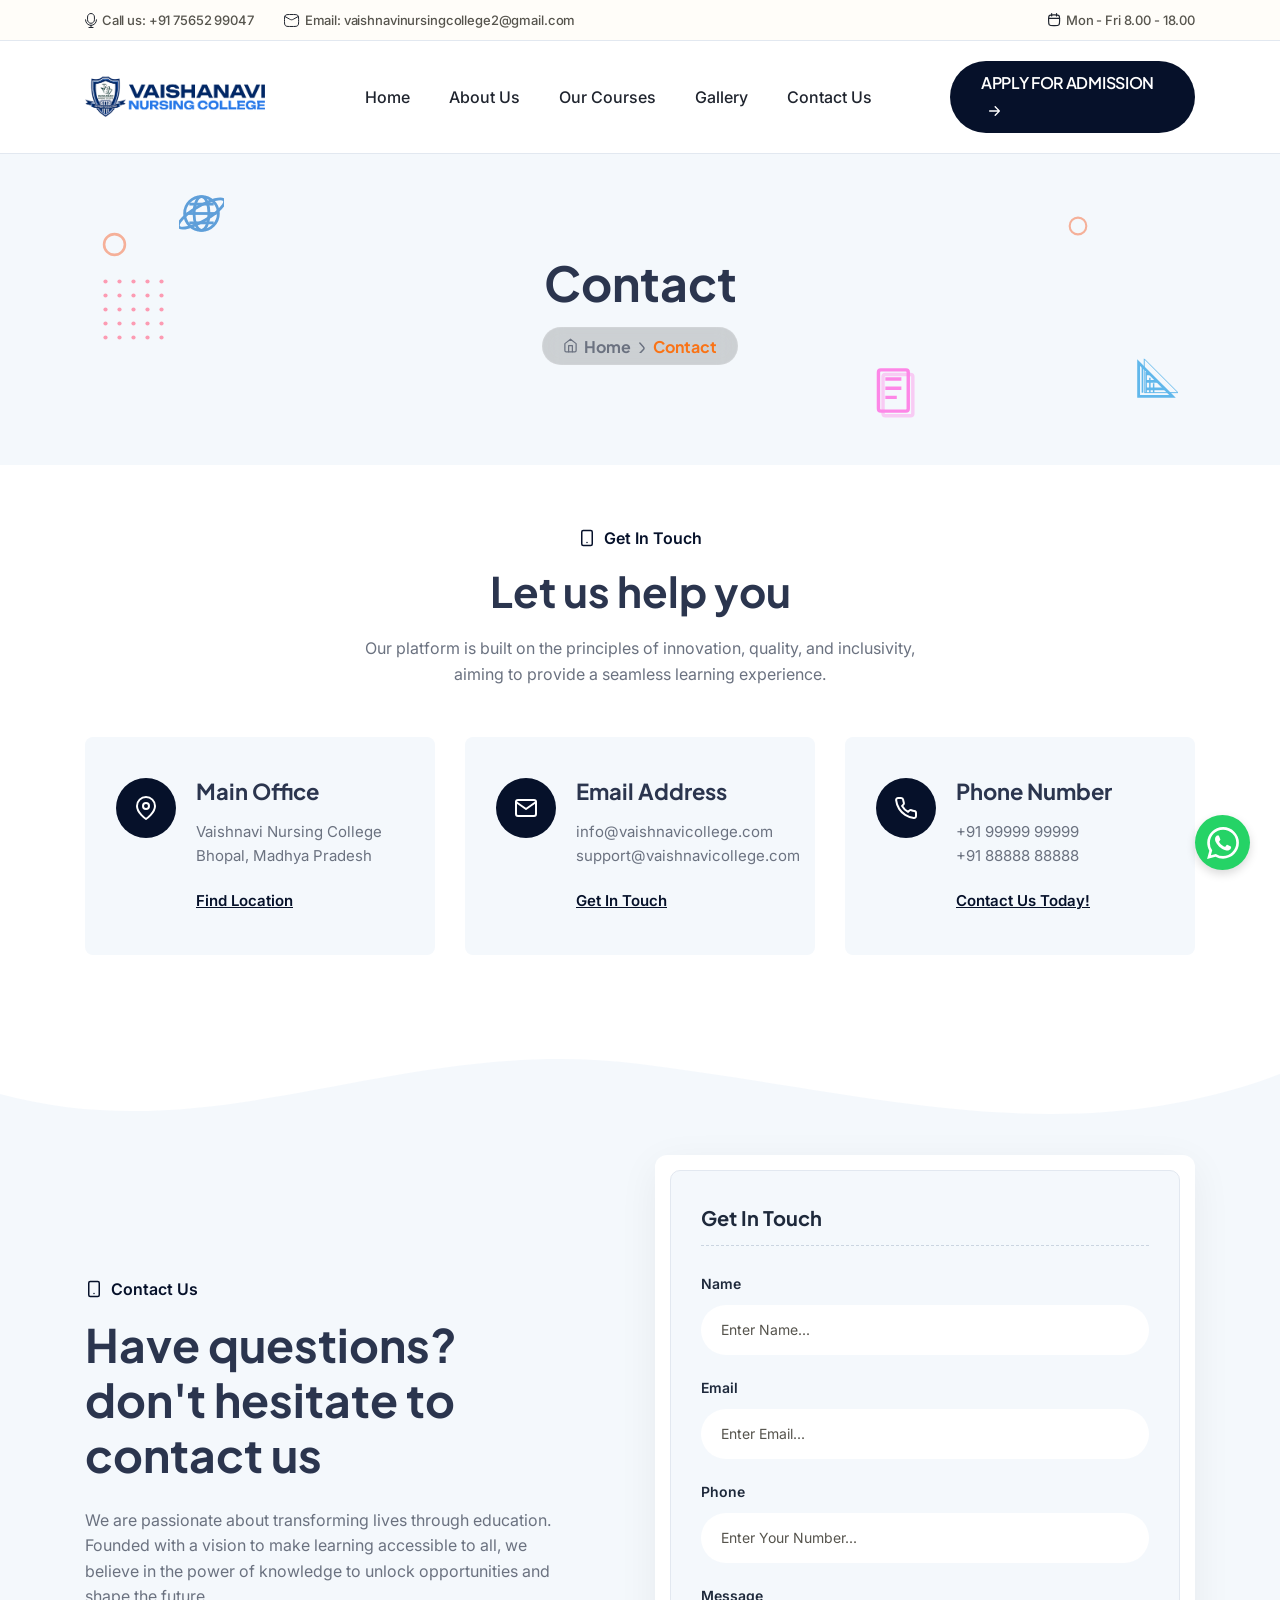
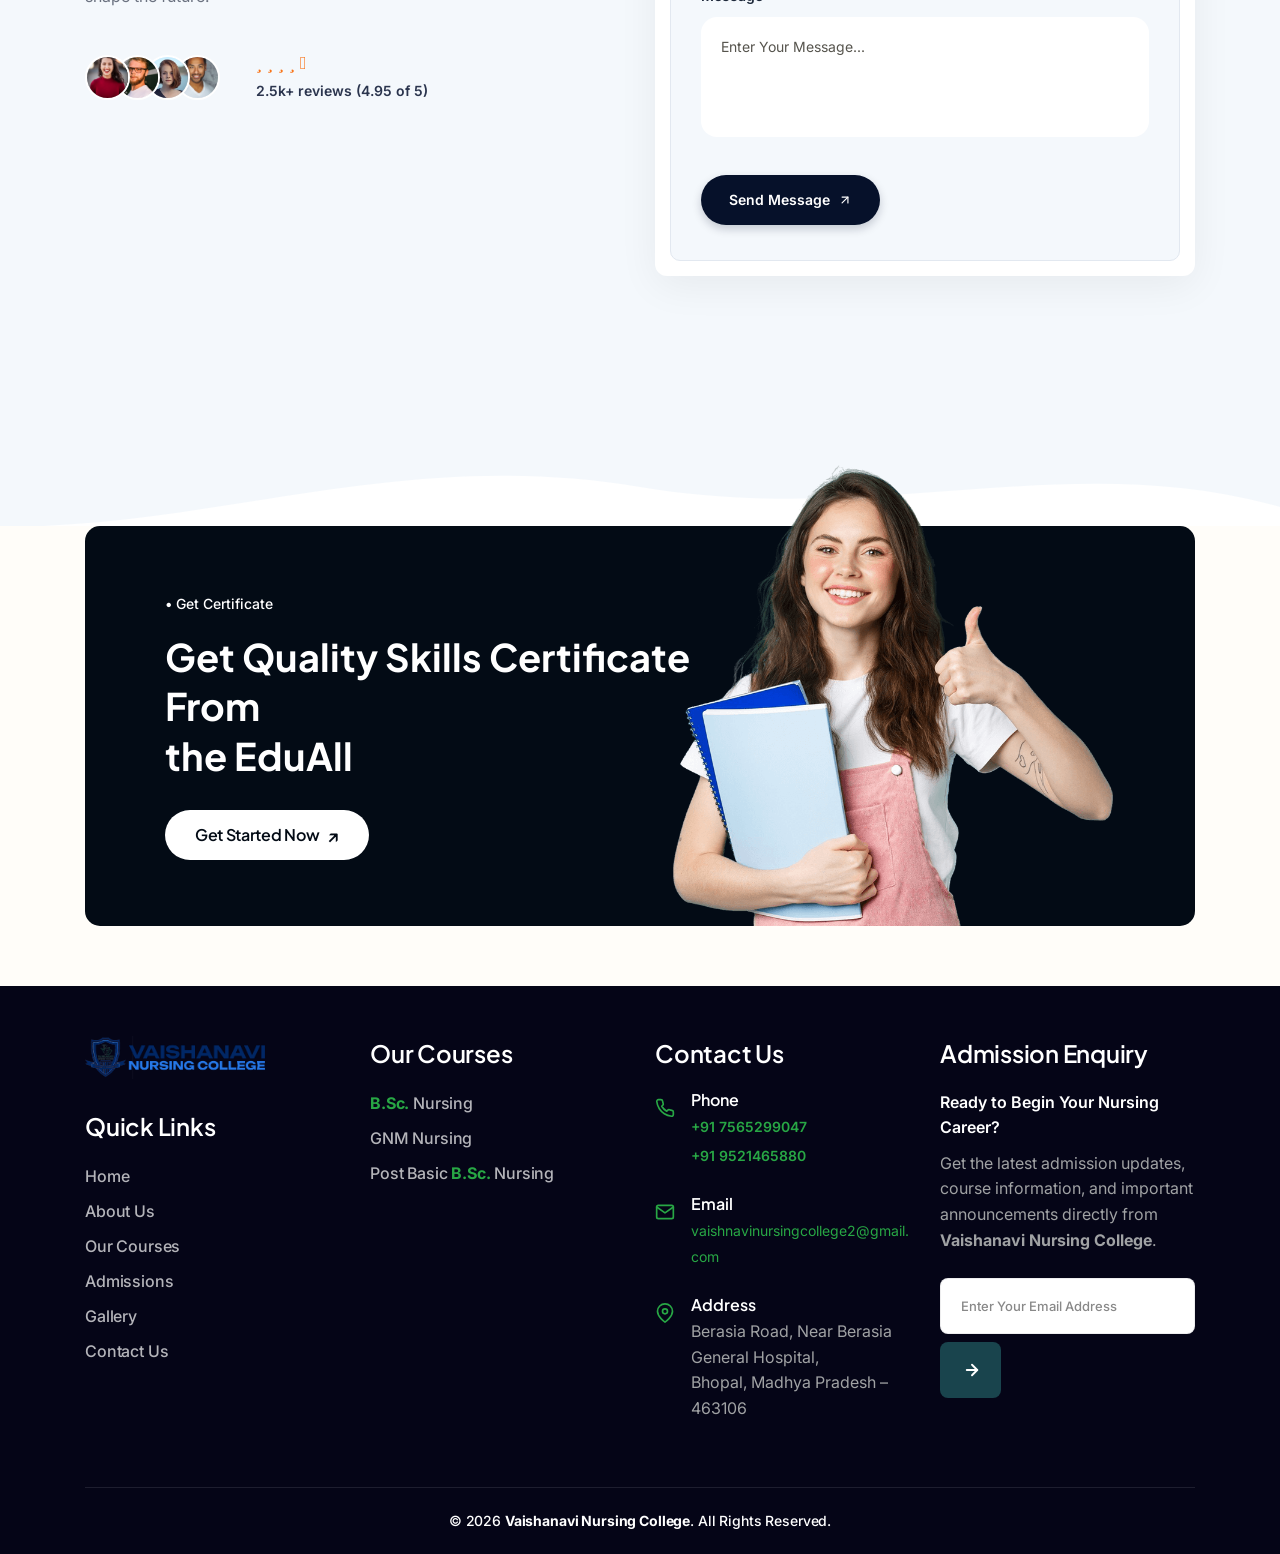
==== commit 320ee198: "contact page ui" ====
--- a/contact.html
+++ b/contact.html
@@ -571,7 +571,22 @@
       </div>
       <!-- tp-contact-area-end -->
 
-
+      <!-- cta-area-start -->
+      <section class="tp-cta-area pb-100">
+         <div class="container">
+            <div class="tp-cta-bg" style="background-color: #030b15; border-radius: 15px; padding: 60px 80px; position: relative; overflow: visible; display: flex; align-items: center; justify-content: space-between; min-height: 400px;">
+               <div class="tp-cta-content" style="position: relative; z-index: 2;">
+                  <span style="color: #fff; font-size: 14px; font-weight: 500; margin-bottom: 15px; display: inline-block;">&bull; Get Certificate</span>
+                  <h3 class="tp-cta-title" style="color: #fff; font-size: 38px; font-weight: 700; margin-bottom: 30px; line-height: 1.3;">Get Quality Skills Certificate <br> From <br> the EduAll</h3>
+                  <a href="#" class="tp-btn" style="background-color: #fff; color: #030b15; border-radius: 30px; padding: 12px 30px; font-weight: 600; display: inline-flex; align-items: center;">Get Started Now <span style="margin-left: 8px; font-size: 18px;">&nearr;</span></a>
+               </div>
+               <div class="tp-cta-thumb d-none d-lg-block" style="position: absolute; right: 80px; bottom: 0; z-index: 1;">
+                  <img src="assets/img/hero/hero-1-1.png" alt="Student" style="max-height: 480px; display: block; object-fit: contain;">
+               </div>
+            </div>
+         </div>
+      </section>
+      <!-- cta-area-end -->
 
    </main>
 
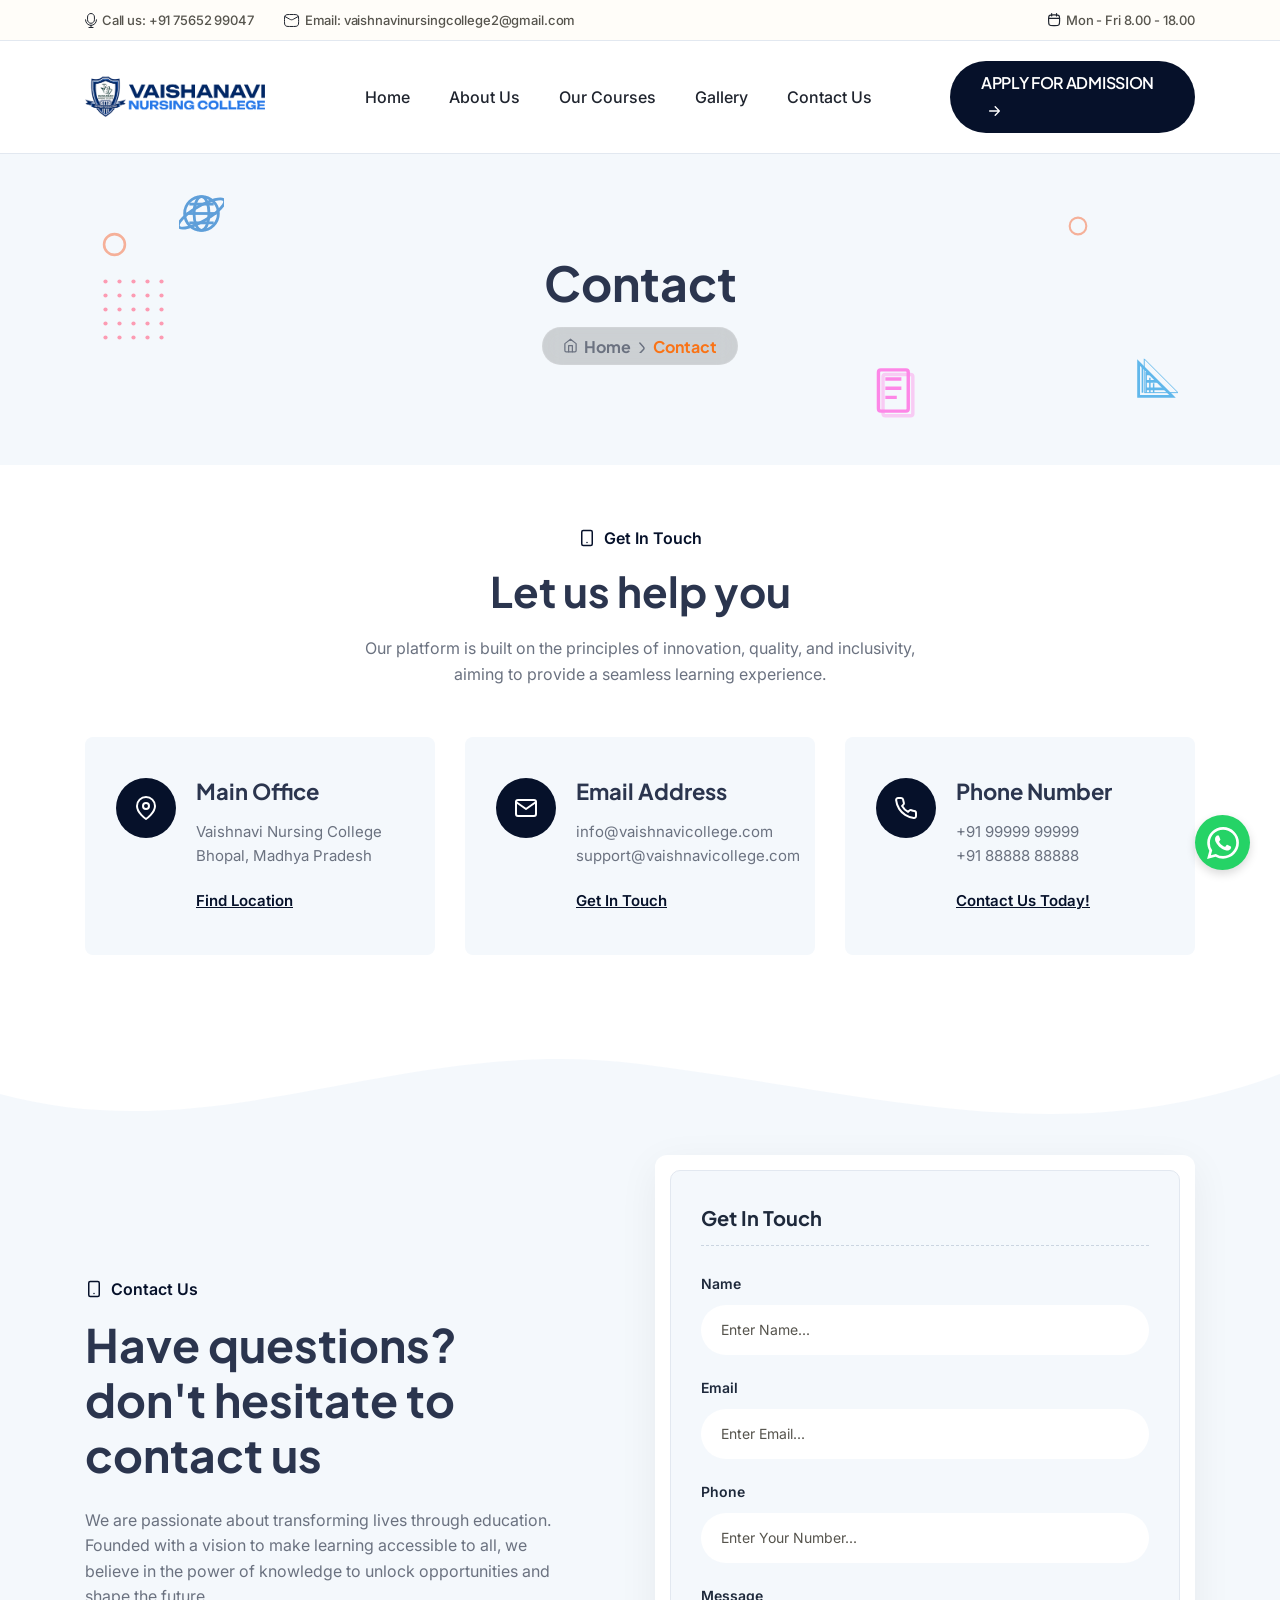
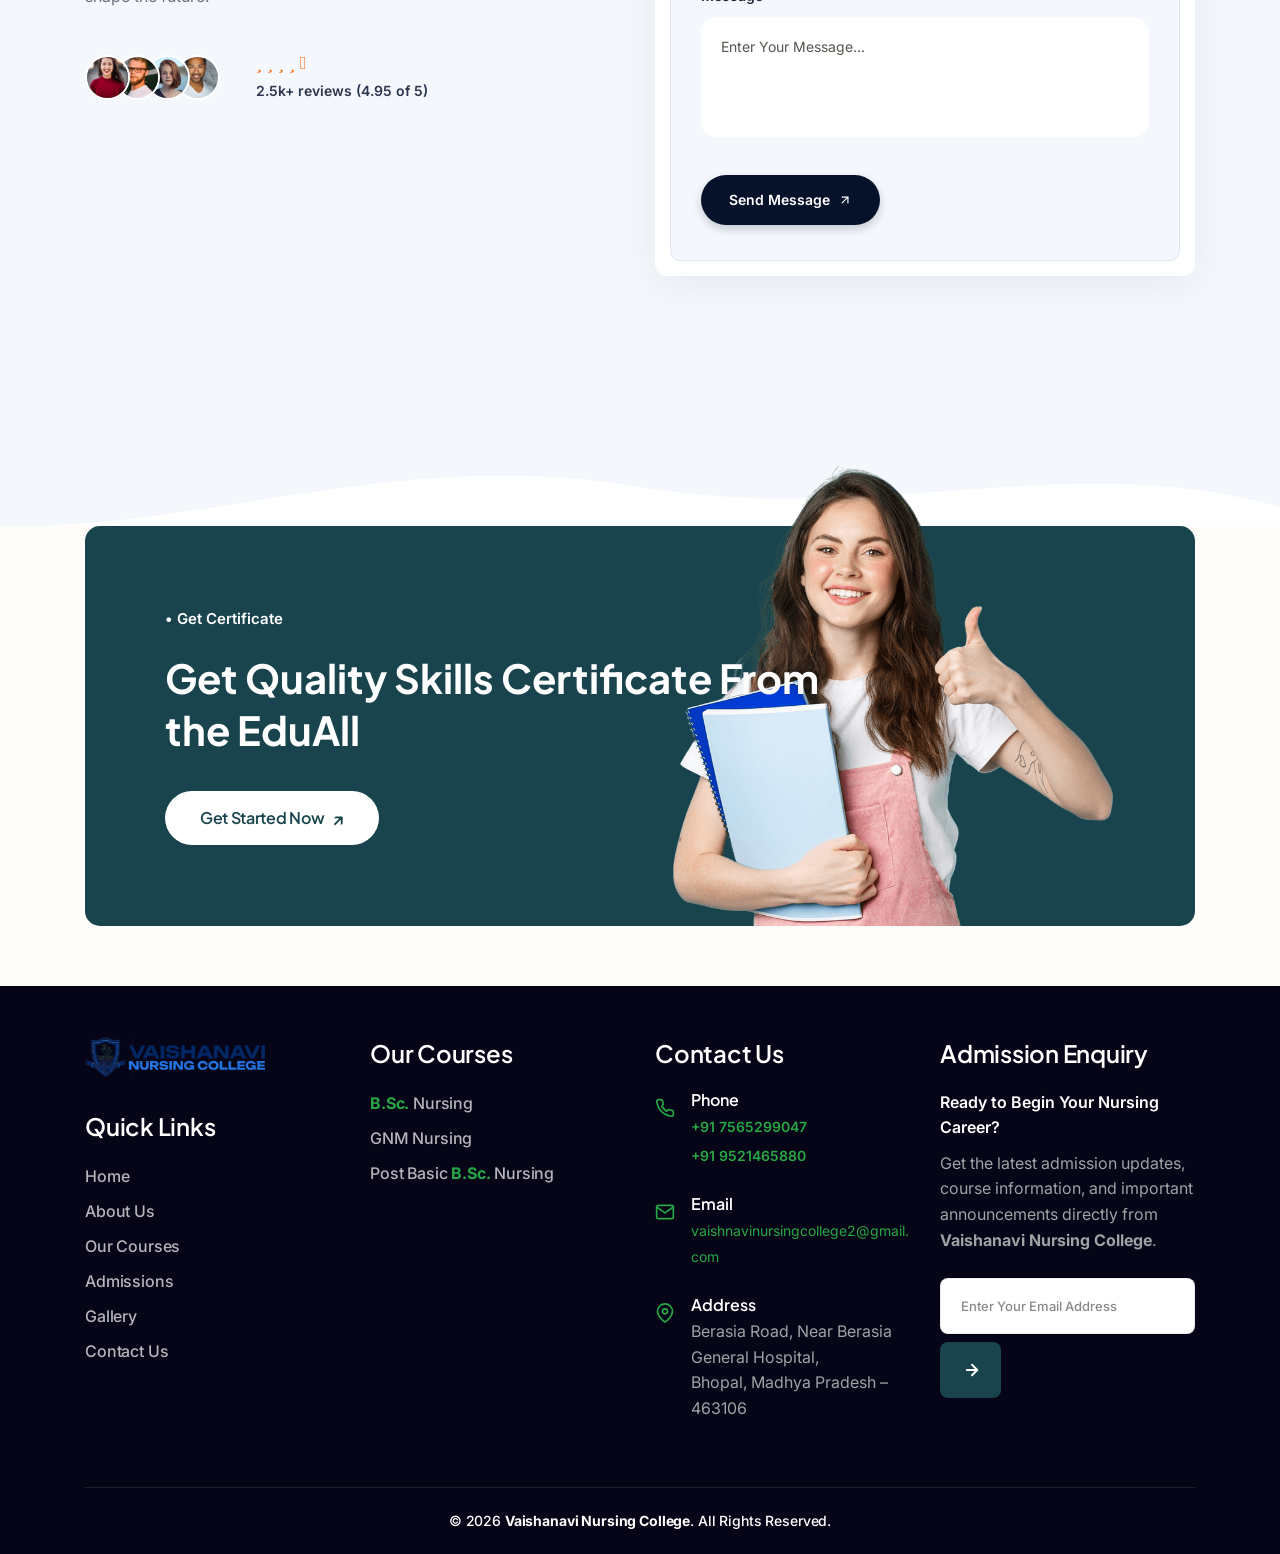
==== commit 83251429: "contact page ui" ====
--- a/contact.html
+++ b/contact.html
@@ -574,11 +574,11 @@
       <!-- cta-area-start -->
       <section class="tp-cta-area pb-100">
          <div class="container">
-            <div class="tp-cta-bg" style="background-color: #030b15; border-radius: 15px; padding: 60px 80px; position: relative; overflow: visible; display: flex; align-items: center; justify-content: space-between; min-height: 400px;">
+            <div class="tp-cta-bg" style="background-color: #19444d; border-radius: 15px; padding: 60px 80px; position: relative; overflow: visible; display: flex; align-items: center; justify-content: space-between; min-height: 400px;">
                <div class="tp-cta-content" style="position: relative; z-index: 2;">
-                  <span style="color: #fff; font-size: 14px; font-weight: 500; margin-bottom: 15px; display: inline-block;">&bull; Get Certificate</span>
-                  <h3 class="tp-cta-title" style="color: #fff; font-size: 38px; font-weight: 700; margin-bottom: 30px; line-height: 1.3;">Get Quality Skills Certificate <br> From <br> the EduAll</h3>
-                  <a href="#" class="tp-btn" style="background-color: #fff; color: #030b15; border-radius: 30px; padding: 12px 30px; font-weight: 600; display: inline-flex; align-items: center;">Get Started Now <span style="margin-left: 8px; font-size: 18px;">&nearr;</span></a>
+                  <span style="color: #fff; font-size: 15px; font-weight: 600; margin-bottom: 20px; display: inline-block;">&bull; Get Certificate</span>
+                  <h3 class="tp-cta-title" style="color: #fff; font-size: 40px; font-weight: 700; margin-bottom: 35px; line-height: 1.3;">Get Quality Skills Certificate From <br> the EduAll</h3>
+                  <a href="#" class="tp-btn" style="background-color: #fff; color: #19444d; border-radius: 30px; padding: 14px 35px; font-weight: 600; display: inline-flex; align-items: center;">Get Started Now <span style="margin-left: 8px; font-size: 18px;">&nearr;</span></a>
                </div>
                <div class="tp-cta-thumb d-none d-lg-block" style="position: absolute; right: 80px; bottom: 0; z-index: 1;">
                   <img src="assets/img/hero/hero-1-1.png" alt="Student" style="max-height: 480px; display: block; object-fit: contain;">
